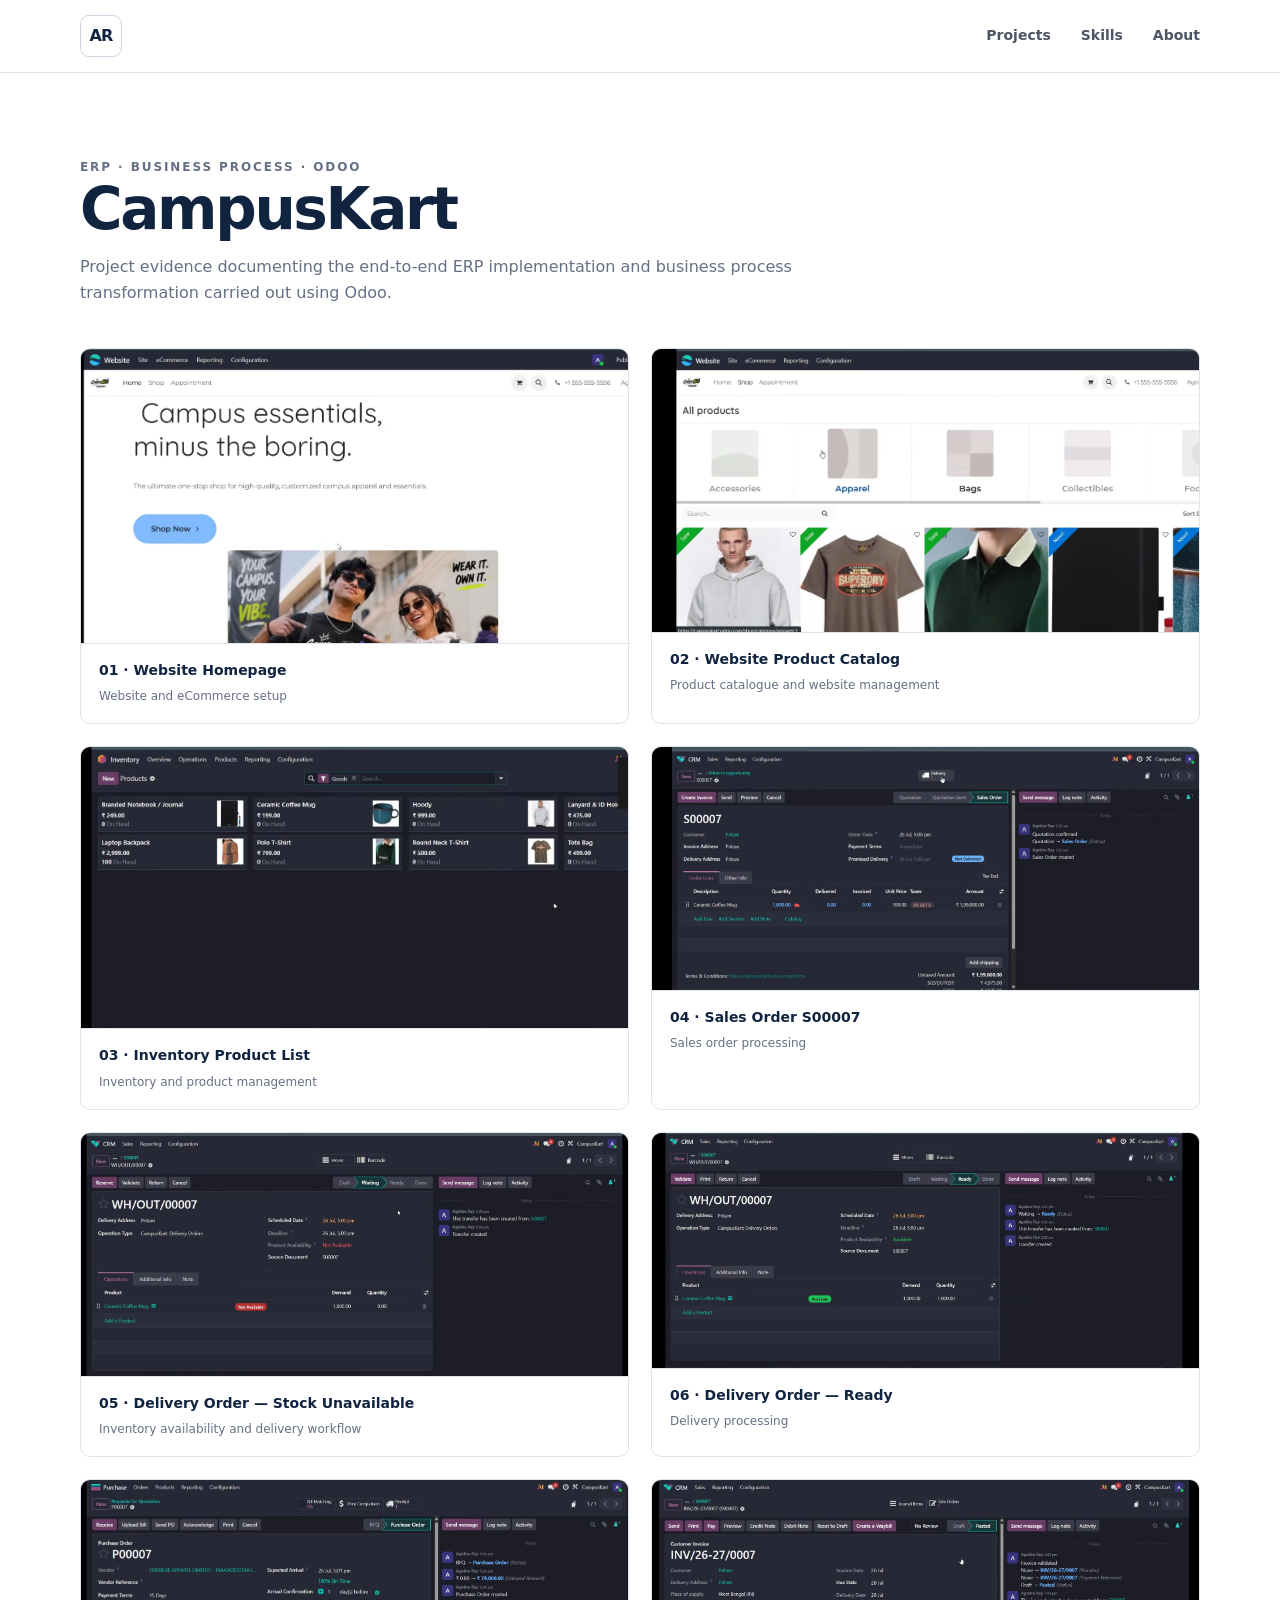
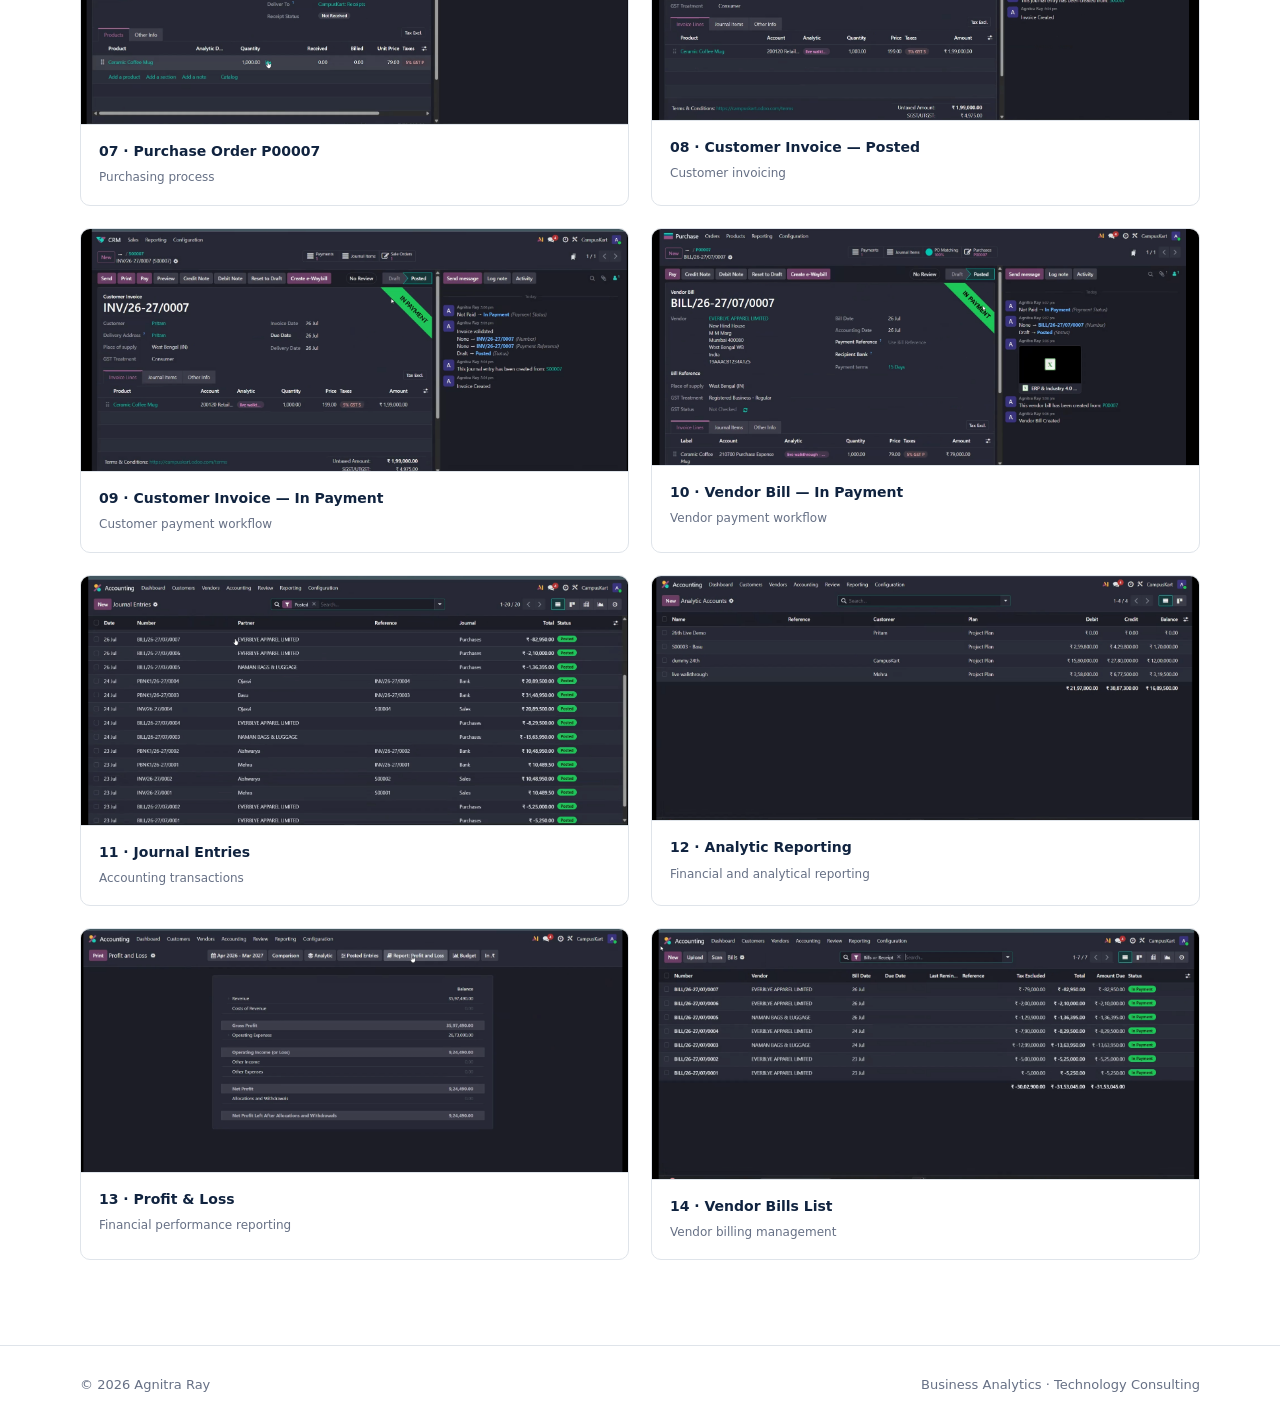
==== campuskart-evidence.html @ 55046ef5 "Create campuskart-evidence.html" ====
<!DOCTYPE html>
<html lang="en">
<head>
  <meta charset="UTF-8">
  <meta name="viewport" content="width=device-width, initial-scale=1.0">

  <title>CampusKart | Project Evidence</title>

  <link rel="stylesheet" href="style.css">
</head>

<body>

<header class="site-header">
  <div class="container nav">

    <a class="brand" href="index.html">AR</a>

    <nav>
      <a href="index.html#projects">Projects</a>
      <a href="index.html#skills">Skills</a>
      <a href="index.html#about">About</a>
    </nav>

  </div>
</header>


<main>

  <section class="evidence-page">

    <div class="container">

      <div class="evidence-header">

        <p class="eyebrow">ERP · BUSINESS PROCESS · ODOO</p>

        <h1>CampusKart</h1>

        <p>
          Project evidence documenting the end-to-end ERP implementation
          and business process transformation carried out using Odoo.
        </p>

      </div>


      <div class="evidence-grid">

        <div class="evidence-item">
          <img src="assets/campuskart/01_Website_Homepage.png"
               alt="CampusKart Website Homepage">

          <div class="evidence-caption">
            <strong>01 · Website Homepage</strong>
            <span>Website and eCommerce setup</span>
          </div>
        </div>


        <div class="evidence-item">
          <img src="assets/campuskart/02_Website_Product_Catalog.png"
               alt="CampusKart Website Product Catalog">

          <div class="evidence-caption">
            <strong>02 · Website Product Catalog</strong>
            <span>Product catalogue and website management</span>
          </div>
        </div>


        <div class="evidence-item">
          <img src="assets/campuskart/03_Inventory_Product_List.png"
               alt="CampusKart Inventory Product List">

          <div class="evidence-caption">
            <strong>03 · Inventory Product List</strong>
            <span>Inventory and product management</span>
          </div>
        </div>


        <div class="evidence-item">
          <img src="assets/campuskart/04_Sales_Order_S00007.png"
               alt="CampusKart Sales Order">

          <div class="evidence-caption">
            <strong>04 · Sales Order S00007</strong>
            <span>Sales order processing</span>
          </div>
        </div>


        <div class="evidence-item">
          <img src="assets/campuskart/05_Delivery_Order_Stock_Unavailable.png"
               alt="CampusKart Delivery Order Stock Unavailable">

          <div class="evidence-caption">
            <strong>05 · Delivery Order — Stock Unavailable</strong>
            <span>Inventory availability and delivery workflow</span>
          </div>
        </div>


        <div class="evidence-item">
          <img src="assets/campuskart/06_Delivery_Order_Ready.png"
               alt="CampusKart Delivery Order Ready">

          <div class="evidence-caption">
            <strong>06 · Delivery Order — Ready</strong>
            <span>Delivery processing</span>
          </div>
        </div>


        <div class="evidence-item">
          <img src="assets/campuskart/07_Purchase_Order_P00007.png"
               alt="CampusKart Purchase Order">

          <div class="evidence-caption">
            <strong>07 · Purchase Order P00007</strong>
            <span>Purchasing process</span>
          </div>
        </div>


        <div class="evidence-item">
          <img src="assets/campuskart/08_Customer_Invoice_Posted.png"
               alt="CampusKart Customer Invoice Posted">

          <div class="evidence-caption">
            <strong>08 · Customer Invoice — Posted</strong>
            <span>Customer invoicing</span>
          </div>
        </div>


        <div class="evidence-item">
          <img src="assets/campuskart/09_Customer_Invoice_In_Payment.png"
               alt="CampusKart Customer Invoice In Payment">

          <div class="evidence-caption">
            <strong>09 · Customer Invoice — In Payment</strong>
            <span>Customer payment workflow</span>
          </div>
        </div>


        <div class="evidence-item">
          <img src="assets/campuskart/10_Vendor_Bill_In_Payment.png"
               alt="CampusKart Vendor Bill In Payment">

          <div class="evidence-caption">
            <strong>10 · Vendor Bill — In Payment</strong>
            <span>Vendor payment workflow</span>
          </div>
        </div>


        <div class="evidence-item">
          <img src="assets/campuskart/11_Journal_Entries.png"
               alt="CampusKart Journal Entries">

          <div class="evidence-caption">
            <strong>11 · Journal Entries</strong>
            <span>Accounting transactions</span>
          </div>
        </div>


        <div class="evidence-item">
          <img src="assets/campuskart/12_Analytic_Reporting.png"
               alt="CampusKart Analytic Reporting">

          <div class="evidence-caption">
            <strong>12 · Analytic Reporting</strong>
            <span>Financial and analytical reporting</span>
          </div>
        </div>


        <div class="evidence-item">
          <img src="assets/campuskart/13_Profit_and_Loss.png"
               alt="CampusKart Profit and Loss">

          <div class="evidence-caption">
            <strong>13 · Profit & Loss</strong>
            <span>Financial performance reporting</span>
          </div>
        </div>


        <div class="evidence-item">
          <img src="assets/campuskart/14_Vendor_Bills_List.png"
               alt="CampusKart Vendor Bills List">

          <div class="evidence-caption">
            <strong>14 · Vendor Bills List</strong>
            <span>Vendor billing management</span>
          </div>
        </div>

      </div>

    </div>

  </section>

</main>


<footer class="site-footer">
  <div class="container footer-inner">
    <span>© 2026 Agnitra Ray</span>
    <span>Business Analytics · Technology Consulting</span>
  </div>
</footer>

</body>
</html>
---- style.css ----
:root {
  --navy: #10233f;
  --blue: #2457a6;
  --blue-dark: #173d78;
  --text: #172033;
  --muted: #667085;
  --line: #dfe4ea;
  --soft: #f6f8fb;
  --white: #ffffff;
  --max: 1120px;
}

* {
  box-sizing: border-box;
}

html {
  scroll-behavior: smooth;
}

body {
  margin: 0;
  font-family: Inter, ui-sans-serif, system-ui, -apple-system,
    BlinkMacSystemFont, "Segoe UI", sans-serif;
  color: var(--text);
  background: var(--white);
  line-height: 1.65;
}

a {
  color: inherit;
  text-decoration: none;
}

.container {
  width: min(var(--max), calc(100% - 48px));
  margin: 0 auto;
}

/* =========================
   HEADER
========================= */

.site-header {
  position: sticky;
  top: 0;
  z-index: 100;
  background: rgba(255, 255, 255, 0.96);
  border-bottom: 1px solid var(--line);
  backdrop-filter: blur(10px);
}

.nav {
  height: 72px;
  display: flex;
  align-items: center;
  justify-content: space-between;
}

.brand {
  width: 42px;
  height: 42px;
  display: grid;
  place-items: center;
  border: 1px solid #ccd5e2;
  border-radius: 9px;
  color: var(--navy);
  font-weight: 850;
  letter-spacing: -0.05em;
}

.nav nav {
  display: flex;
  align-items: center;
  gap: 30px;
  font-size: 14px;
  font-weight: 600;
  color: #4b5563;
}

.nav nav a {
  transition: color .2s ease;
}

.nav nav a:hover {
  color: var(--blue);
}

/* =========================
   HERO
========================= */

.hero {
  padding: 110px 0 95px;
  border-bottom: 1px solid var(--line);
}

.eyebrow {
  margin: 0 0 14px;
  color: var(--blue);
  font-size: 12px;
  font-weight: 800;
  letter-spacing: .16em;
}

.hero h1 {
  max-width: 900px;
  margin: 0;
  color: var(--navy);
  font-size: clamp(44px, 6vw, 72px);
  line-height: 1.04;
  letter-spacing: -.05em;
  font-weight: 780;
}

.hero h1 span {
  color: var(--blue);
}

.hero-copy {
  max-width: 720px;
  margin: 28px 0 34px;
  color: var(--muted);
  font-size: 18px;
}

.hero-actions {
  display: flex;
  flex-wrap: wrap;
  gap: 12px;
}

.button {
  display: inline-flex;
  align-items: center;
  justify-content: center;
  padding: 11px 19px;
  border: 1px solid var(--blue);
  border-radius: 7px;
  font-size: 14px;
  font-weight: 750;
  transition: all .2s ease;
}

.button.primary {
  color: #fff;
  background: var(--blue);
}

.button.primary:hover {
  background: var(--blue-dark);
}

.button.secondary {
  color: var(--blue);
  background: #fff;
}

.button.secondary:hover {
  background: var(--soft);
}

/* =========================
   SECTIONS
========================= */

section {
  padding: 90px 0;
}

.alt {
  background: var(--soft);
  border-top: 1px solid var(--line);
  border-bottom: 1px solid var(--line);
}

.section-heading {
  max-width: 760px;
  margin-bottom: 42px;
}

.section-heading h2 {
  margin: 0 0 9px;
  color: var(--navy);
  font-size: 40px;
  line-height: 1.15;
  letter-spacing: -.035em;
}

.section-heading p {
  margin: 0;
  color: var(--muted);
  font-size: 16px;
}

/* =========================
   PROJECTS
========================= */

.project-grid {
  display: grid;
  grid-template-columns: 1fr;
  gap: 24px;
}

.project-card {
  position: relative;
  padding: 38px;
  border: 1px solid var(--line);
  border-radius: 12px;
  background: #fff;
  transition: transform .2s ease, box-shadow .2s ease;
}

.project-card:hover {
  transform: translateY(-3px);
  box-shadow: 0 16px 40px rgba(16, 35, 63, .08);
}

.project-card.featured {
  min-height: auto;
}

.project-number {
  position: absolute;
  top: 32px;
  right: 34px;
  color: #a2acba;
  font-size: 13px;
  font-weight: 800;
}

.project-type {
  margin: 0 0 12px;
  color: var(--blue);
  font-size: 11px;
  font-weight: 850;
  letter-spacing: .14em;
}

.project-card h3 {
  margin: 0 0 14px;
  color: var(--navy);
  font-size: 30px;
  line-height: 1.2;
  letter-spacing: -.035em;
}

.project-card p {
  max-width: 820px;
  margin: 0;
  color: var(--muted);
  font-size: 16px;
}

/* =========================
   PROJECT LIST
========================= */

.tags {
  display: flex;
  flex-wrap: wrap;
  gap: 8px;
  margin: 24px 0;
}

.tags span {
  padding: 6px 10px;
  border-radius: 5px;
  background: #f0f3f7;
  color: #465264;
  font-size: 12px;
  font-weight: 650;
}

.text-link {
  color: var(--blue);
  font-size: 14px;
  font-weight: 800;
}

/* =========================
   PROJECT EVIDENCE FOLDER
========================= */

.project-evidence {
  margin-top: 34px;
  padding-top: 28px;
  border-top: 1px solid var(--line);
}

.project-evidence h4 {
  margin: 0 0 14px;
  color: var(--navy);
  font-size: 16px;
}

.evidence-folder {
  display: flex;
  align-items: center;
  justify-content: space-between;
  gap: 20px;
  max-width: 650px;
  padding: 18px 20px;
  border: 1px solid #d7e1ef;
  border-radius: 10px;
  background: #f7faff;
  transition: all .2s ease;
}

.evidence-folder:hover {
  border-color: #a9c1e4;
  background: #f1f6fd;
  transform: translateX(3px);
}

.evidence-folder-left {
  display: flex;
  align-items: center;
  gap: 15px;
}

.folder-icon {
  width: 42px;
  height: 34px;
  position: relative;
  border-radius: 5px;
  background: #4c84c6;
}

.folder-icon::before {
  content: "";
  position: absolute;
  left: 4px;
  top: -5px;
  width: 18px;
  height: 9px;
  border-radius: 4px 4px 0 0;
  background: #6f9bd0;
}

.evidence-folder strong {
  display: block;
  color: var(--navy);
  font-size: 15px;
}

.evidence-folder small {
  display: block;
  margin-top: 2px;
  color: var(--muted);
  font-size: 12px;
}

.folder-arrow {
  color: var(--blue);
  font-size: 22px;
  font-weight: 700;
}

/* =========================
   EVIDENCE PAGE
========================= */

.evidence-page {
  padding: 85px 0;
}

.evidence-header {
  max-width: 760px;
  margin-bottom: 42px;
}

.evidence-header h1 {
  margin: 0 0 12px;
  color: var(--navy);
  font-size: clamp(38px, 5vw, 58px);
  line-height: 1.1;
  letter-spacing: -.04em;
}

.evidence-header p {
  margin: 0;
  color: var(--muted);
}

.evidence-grid {
  display: grid;
  grid-template-columns: 1fr 1fr;
  gap: 22px;
}

.evidence-item {
  overflow: hidden;
  border: 1px solid var(--line);
  border-radius: 10px;
  background: #fff;
}

.evidence-item img {
  display: block;
  width: 100%;
  height: auto;
}

.evidence-caption {
  padding: 15px 18px;
  border-top: 1px solid var(--line);
}

.evidence-caption strong {
  display: block;
  color: var(--navy);
  font-size: 14px;
}

.evidence-caption span {
  color: var(--muted);
  font-size: 12px;
}

/* =========================
   SKILLS
========================= */

.skills-grid {
  display: grid;
  grid-template-columns: 1fr 1fr;
  gap: 1px;
  border: 1px solid var(--line);
  background: var(--line);
}

.skills-grid > div {
  padding: 27px;
  background: #fff;
}

.skills-grid h4 {
  margin: 0 0 6px;
  color: var(--navy);
  font-size: 16px;
}

.skills-grid p {
  margin: 0;
  color: var(--muted);
  font-size: 14px;
}

/* =========================
   ABOUT
========================= */

.about {
  display: grid;
  grid-template-columns: 1fr 1fr;
  gap: 80px;
}

.about h2 {
  margin: 0;
  color: var(--navy);
  font-size: 36px;
  line-height: 1.2;
  letter-spacing: -.035em;
}

.about p {
  margin-top: 0;
  color: var(--muted);
}

/* =========================
   FOOTER
========================= */

.site-footer {
  padding: 28px 0;
  border-top: 1px solid var(--line);
  color: var(--muted);
  font-size: 13px;
}

.footer-inner {
  display: flex;
  justify-content: space-between;
  gap: 20px;
}

/* =========================
   MOBILE
========================= */

@media (max-width: 760px) {

  .container {
    width: min(var(--max), calc(100% - 32px));
  }

  .nav {
    height: 64px;
  }

  .nav nav {
    gap: 15px;
    font-size: 13px;
  }

  .hero {
    padding: 75px 0 65px;
  }

  .hero h1 {
    font-size: 44px;
  }

  .project-card {
    padding: 28px;
  }

  .project-number {
    top: 25px;
    right: 25px;
  }

  .evidence-grid,
  .skills-grid,
  .about {
    grid-template-columns: 1fr;
  }

  .about {
    gap: 35px;
  }

  .footer-inner {
    flex-direction: column;
  }
}
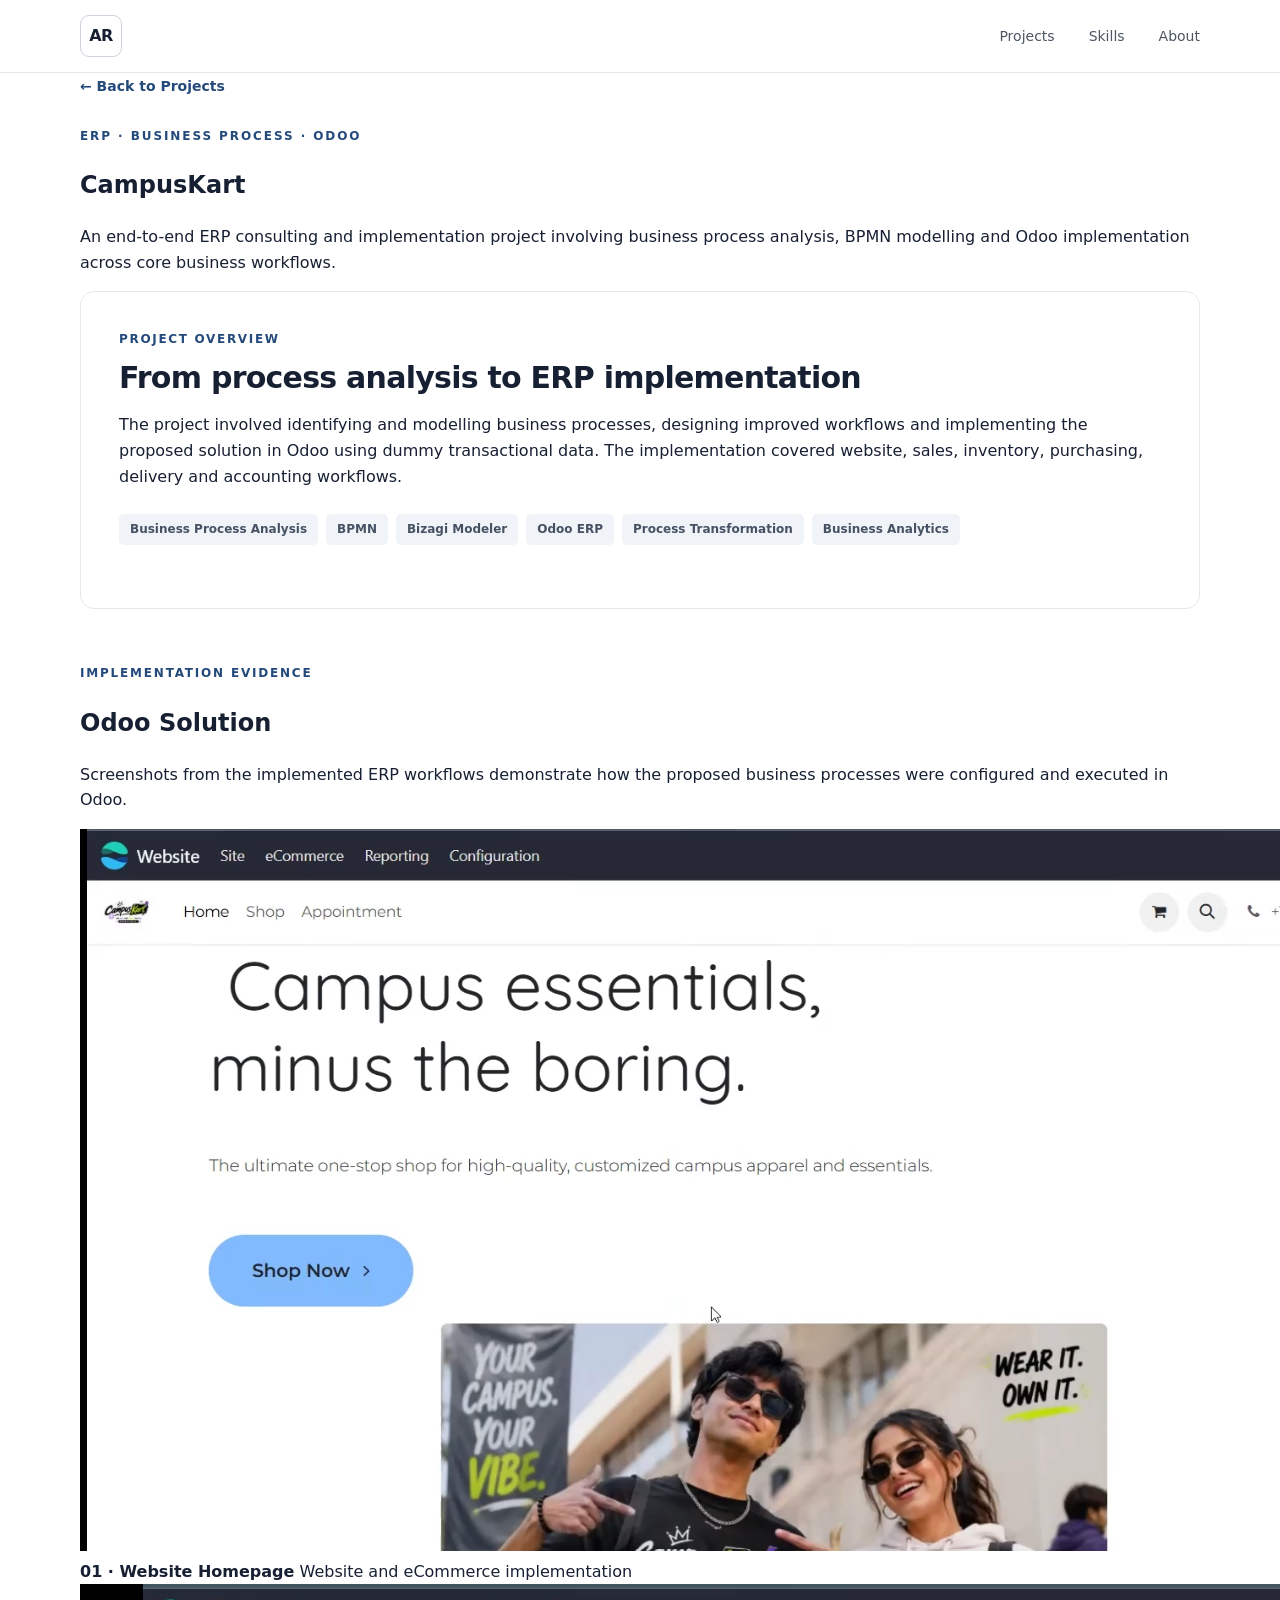
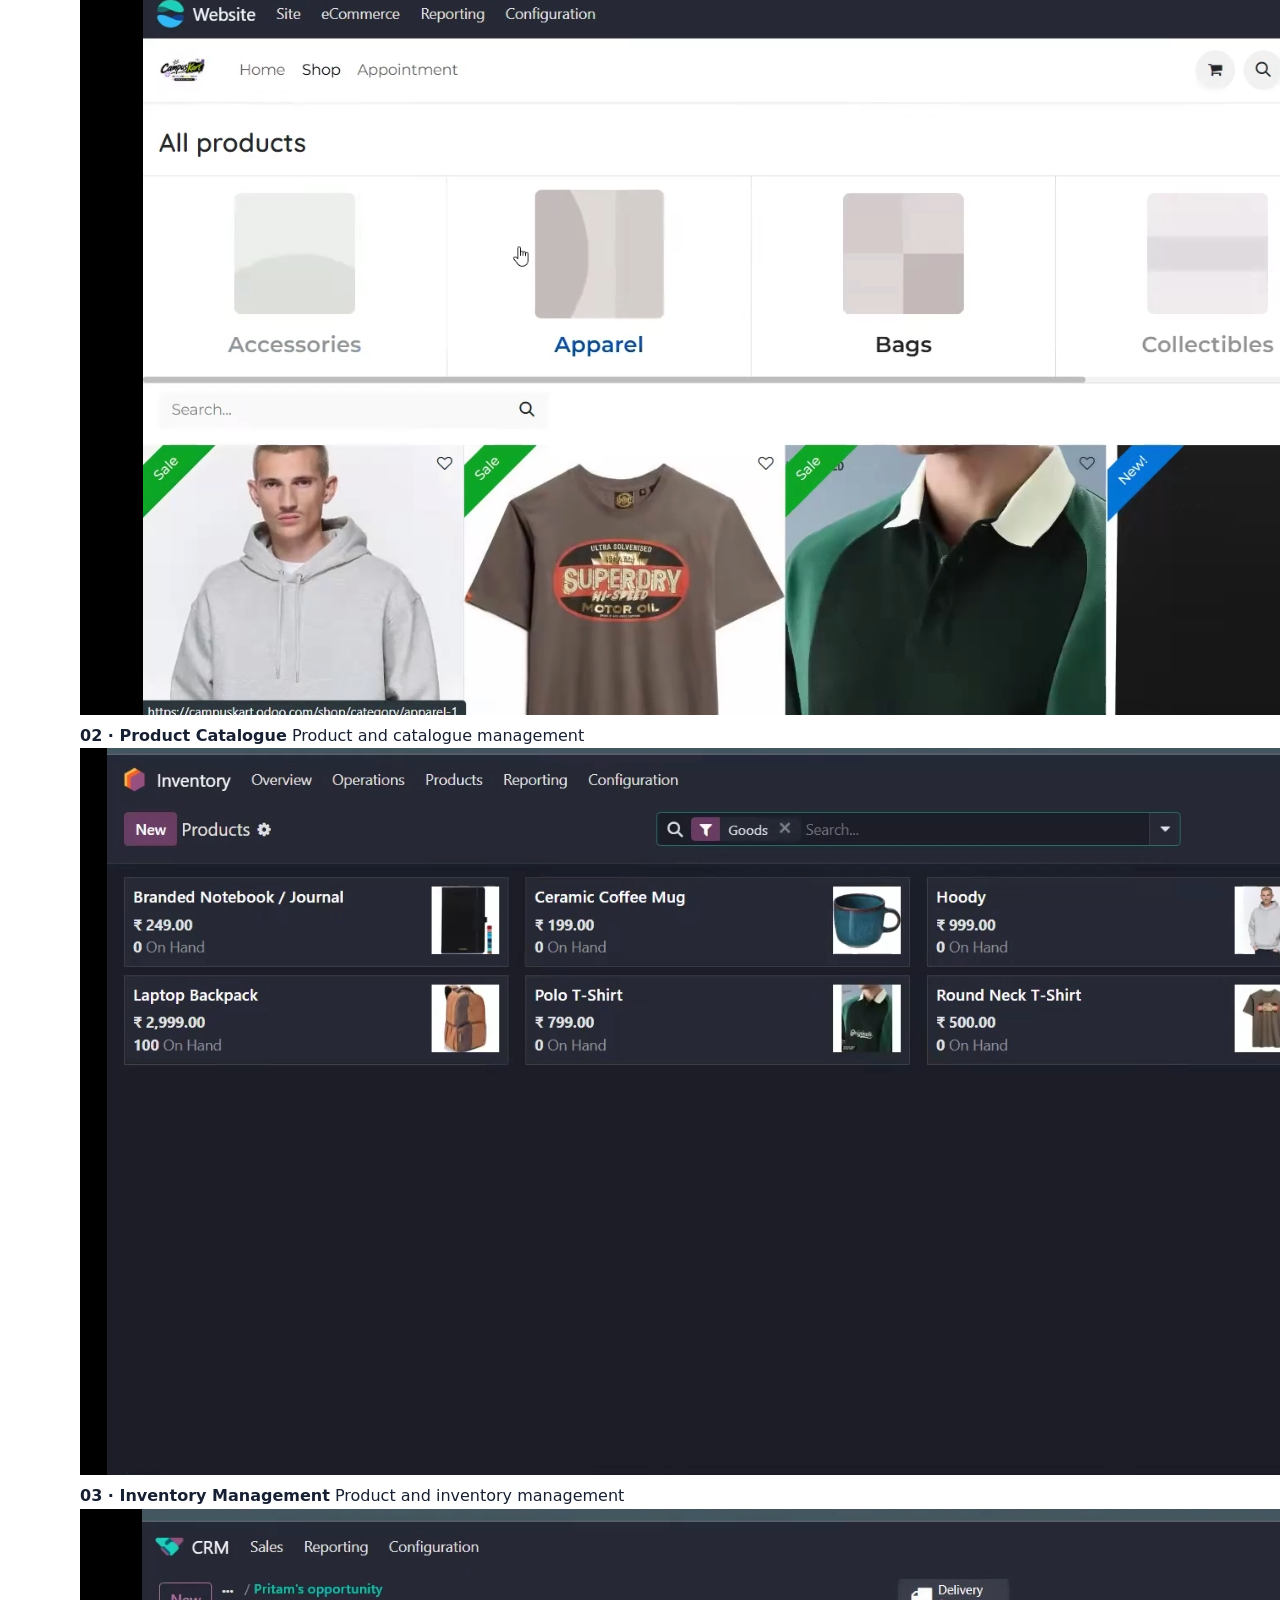
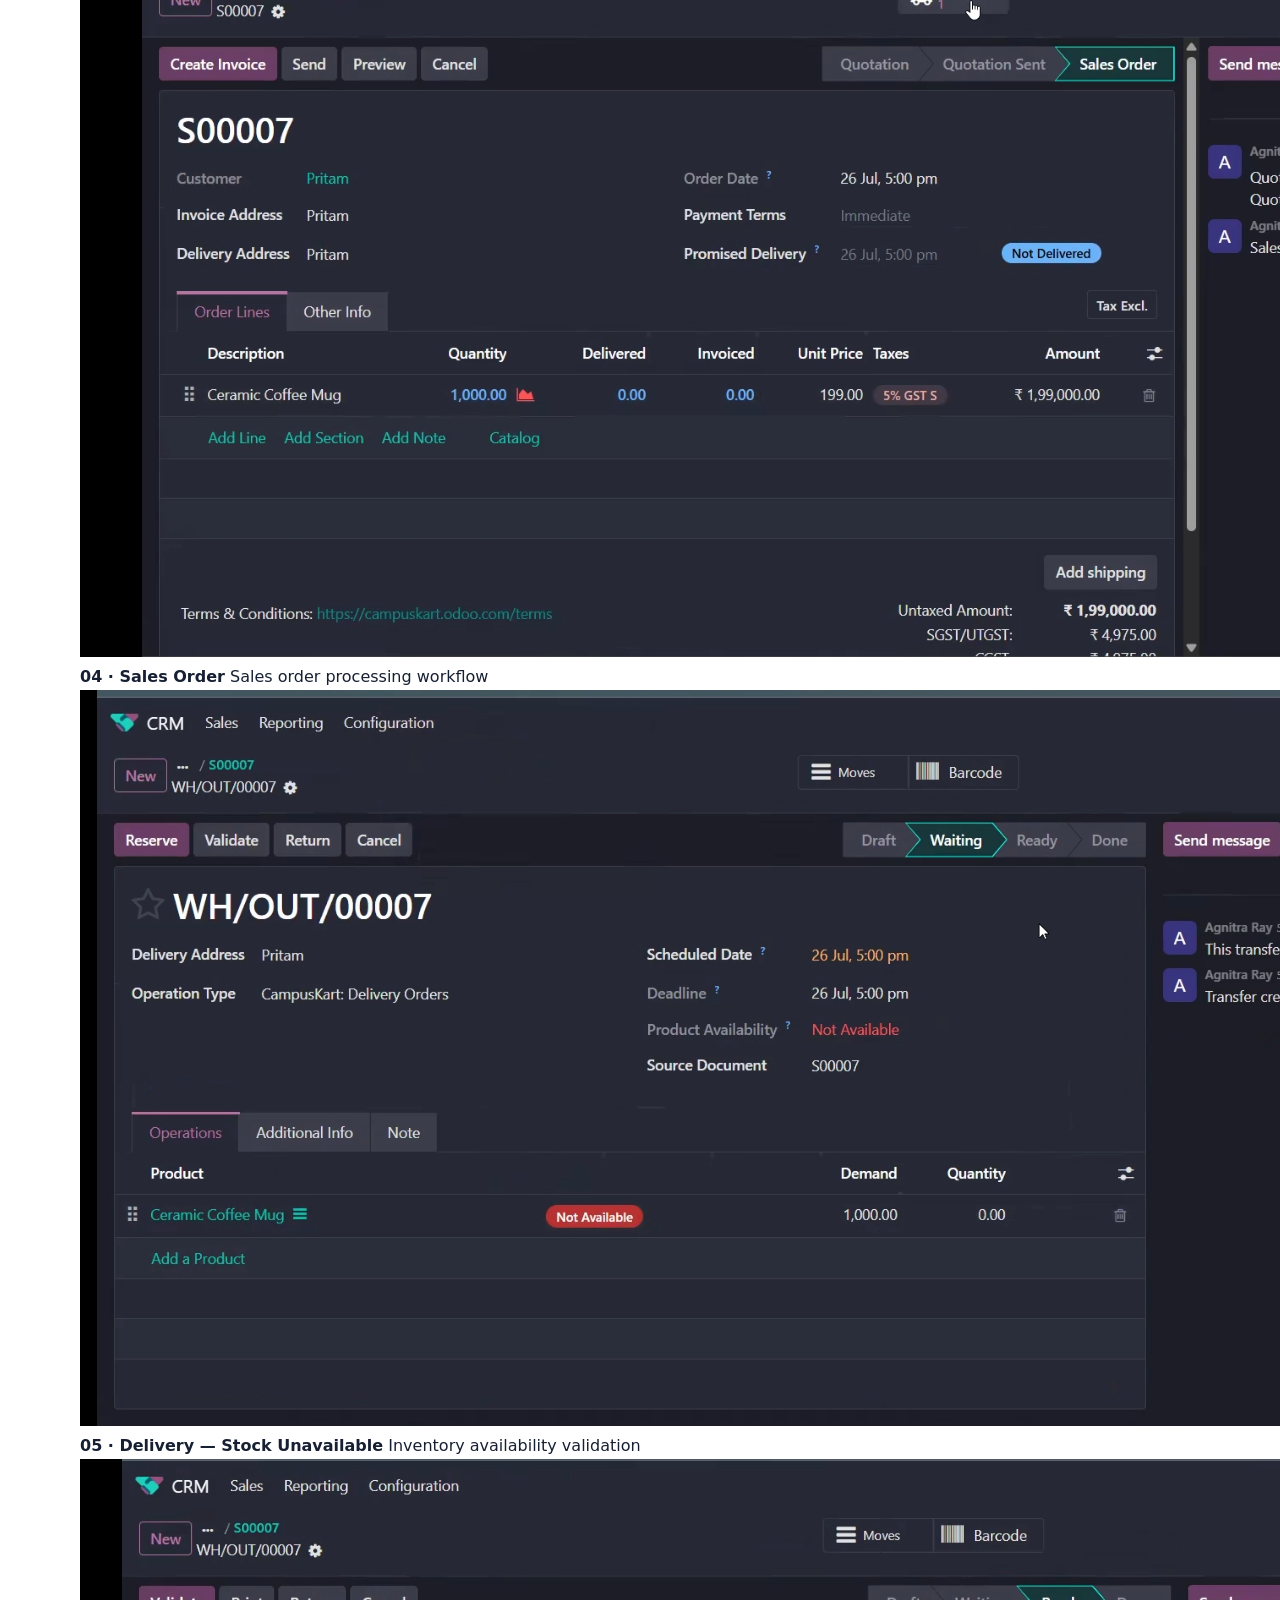
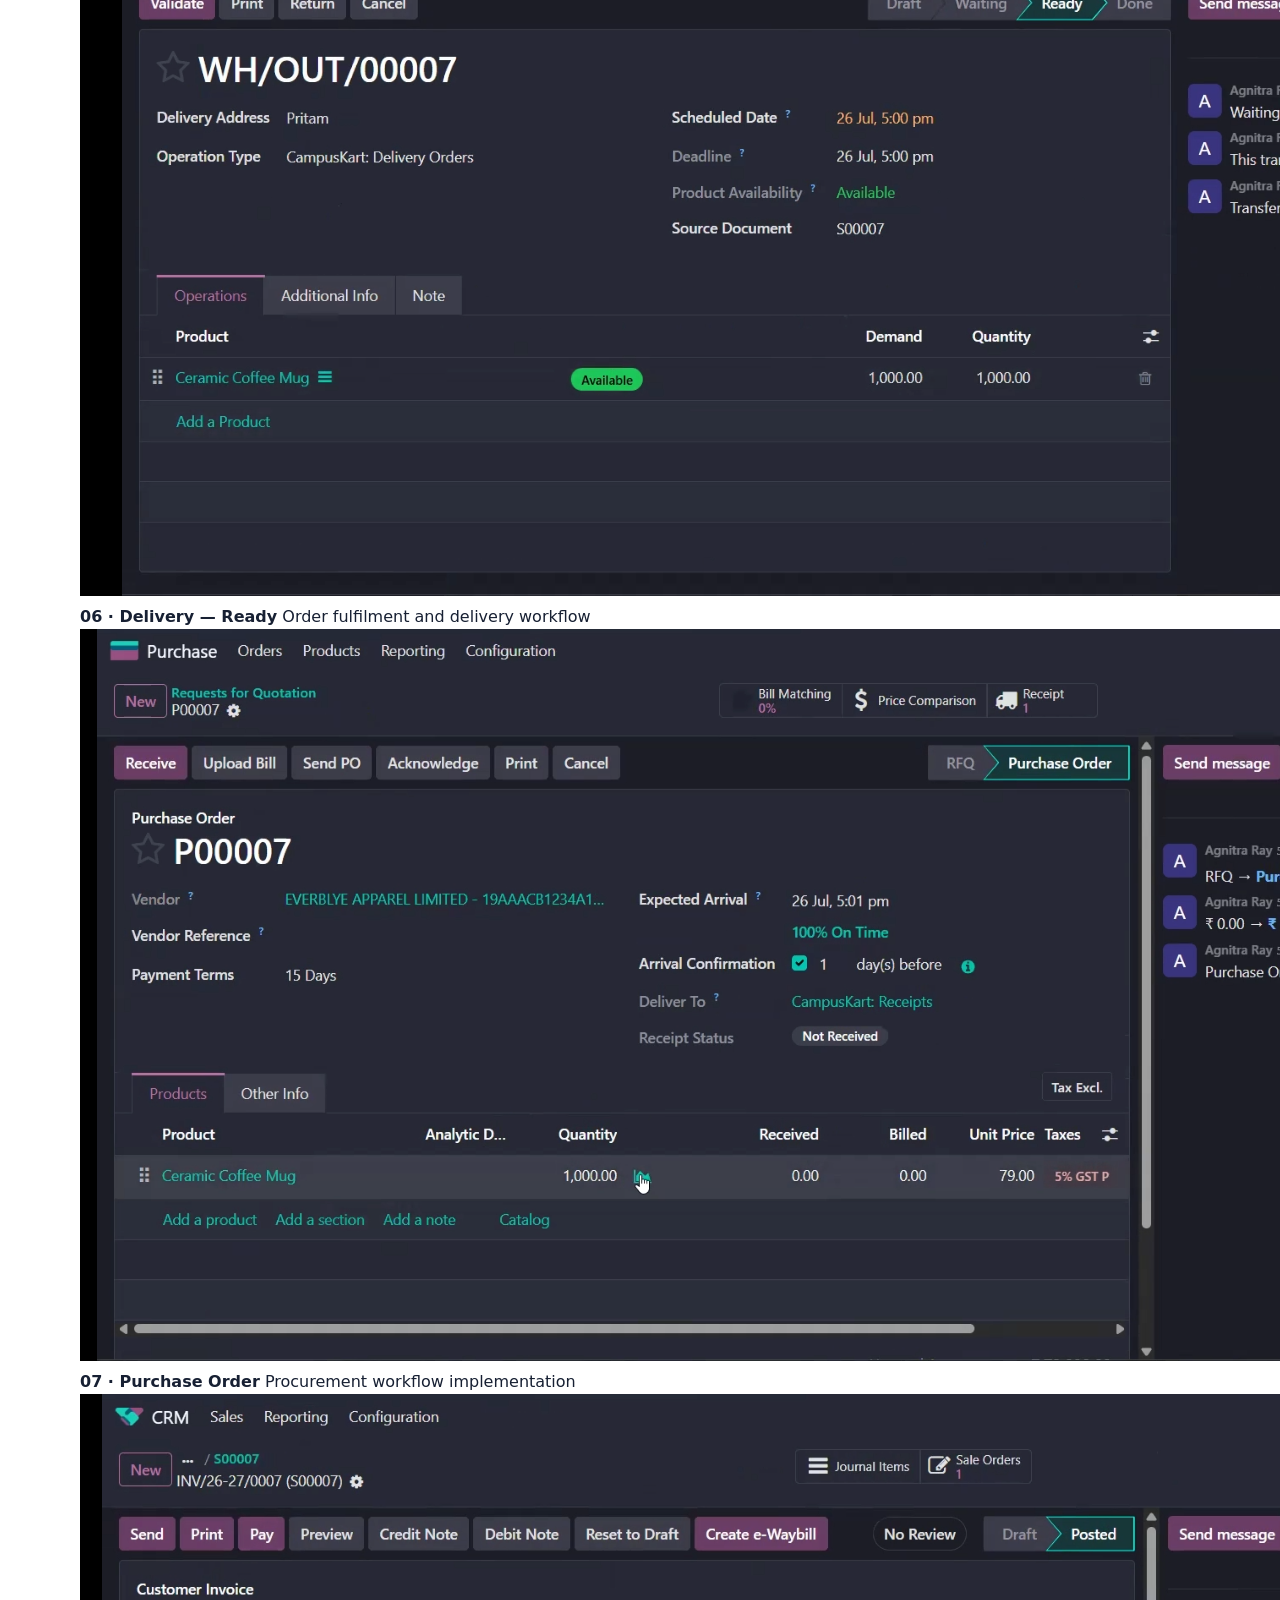
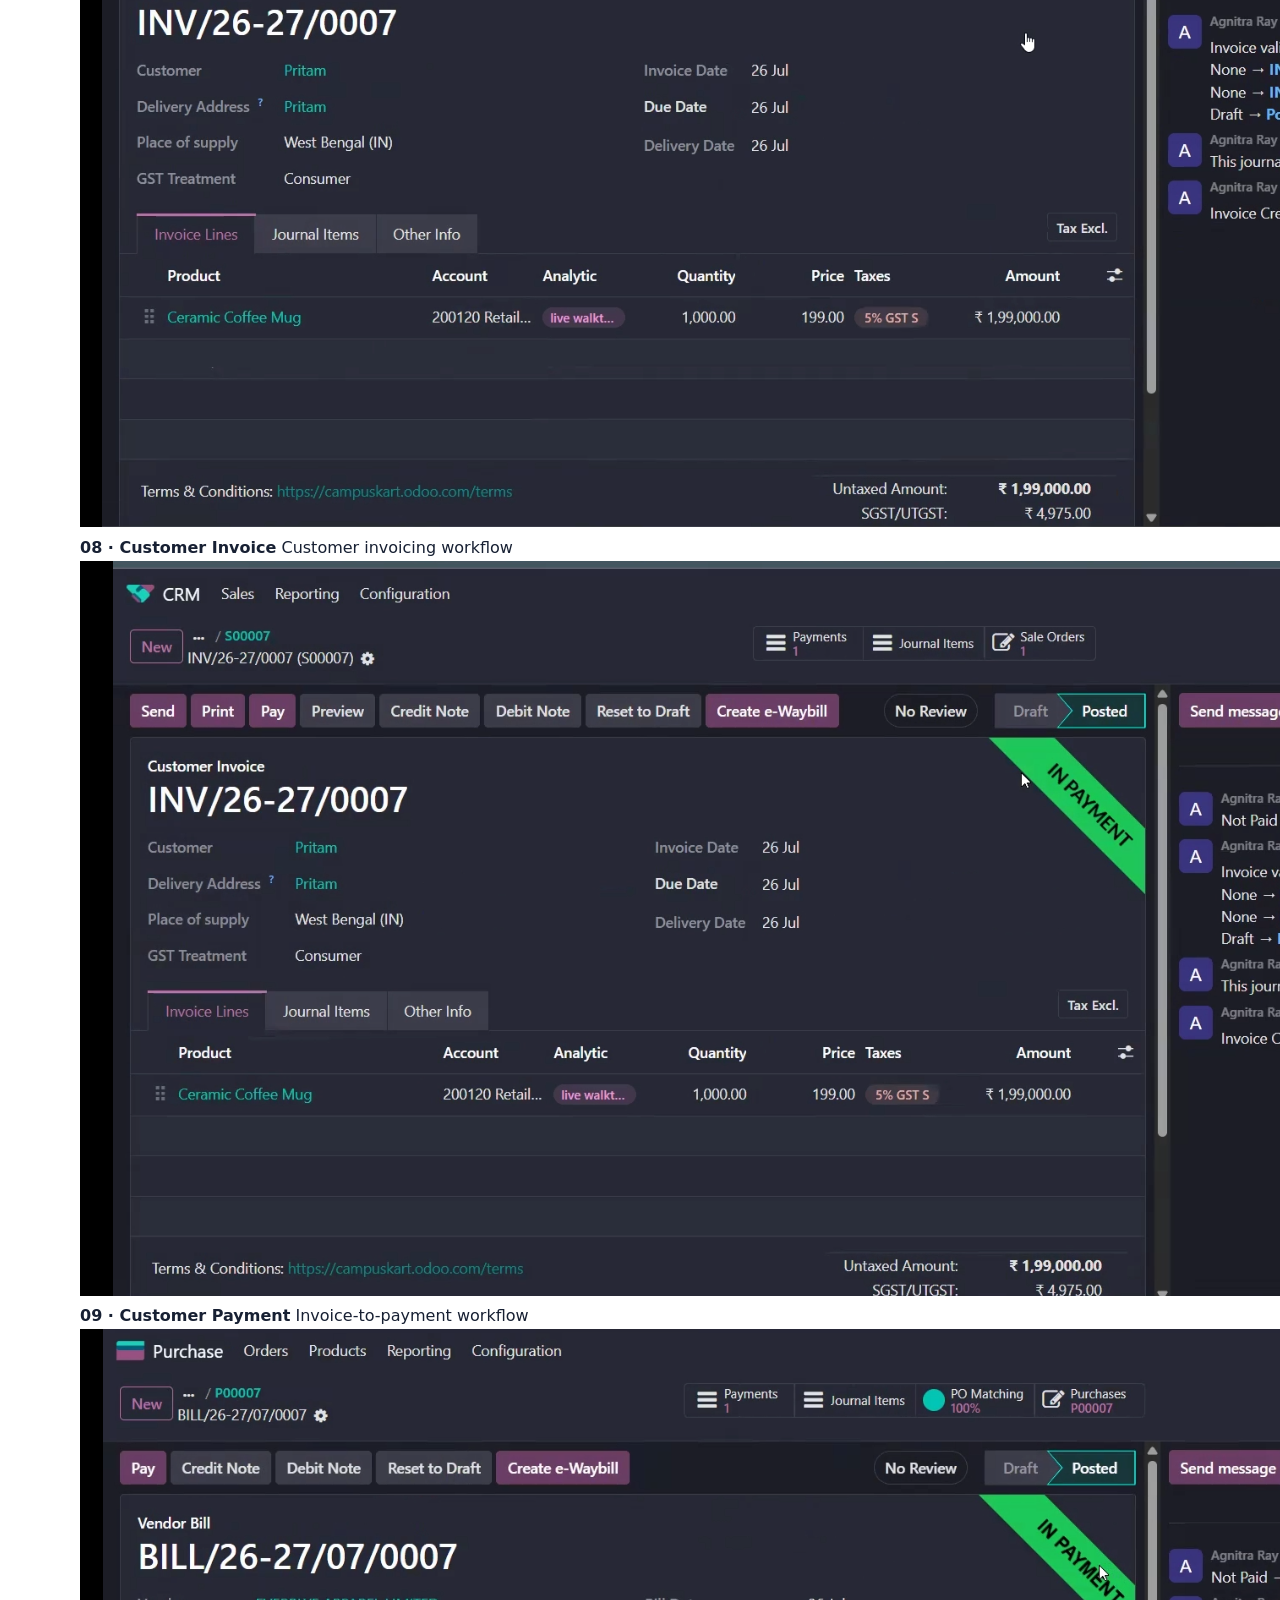
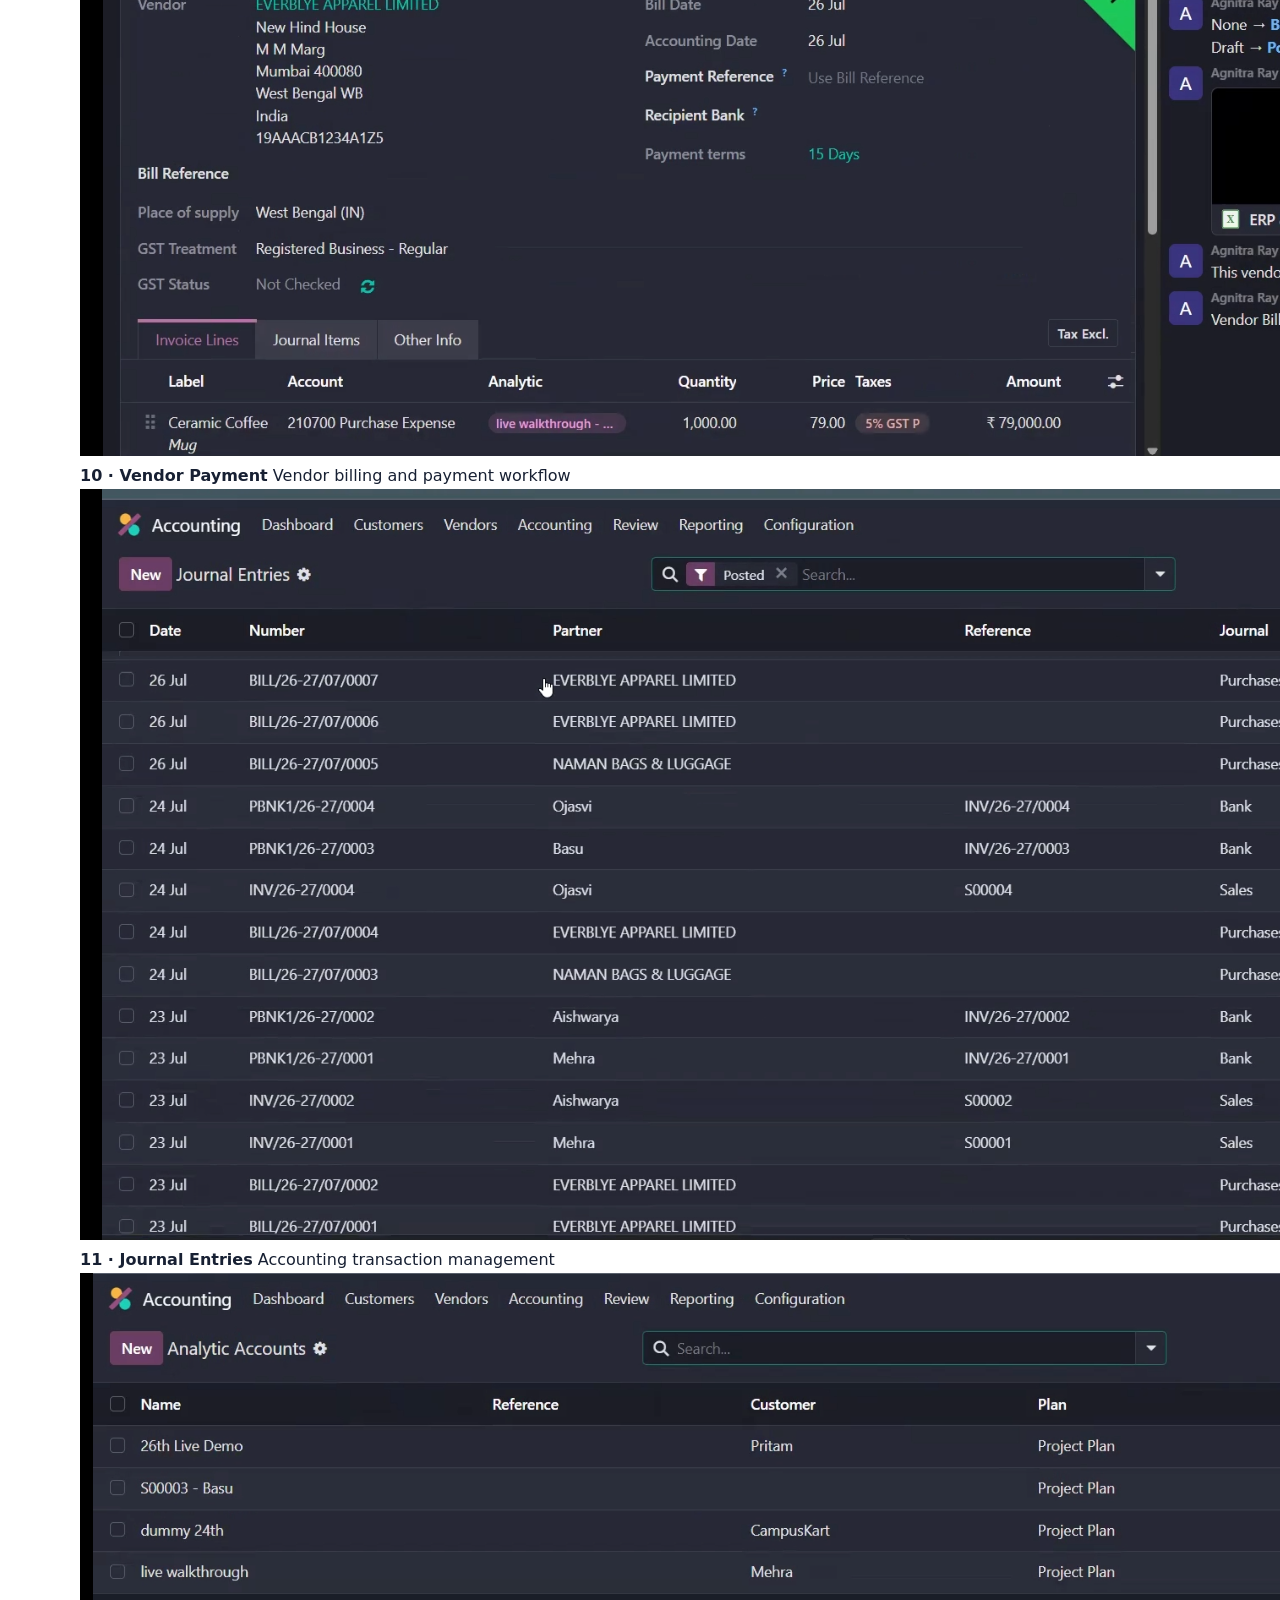
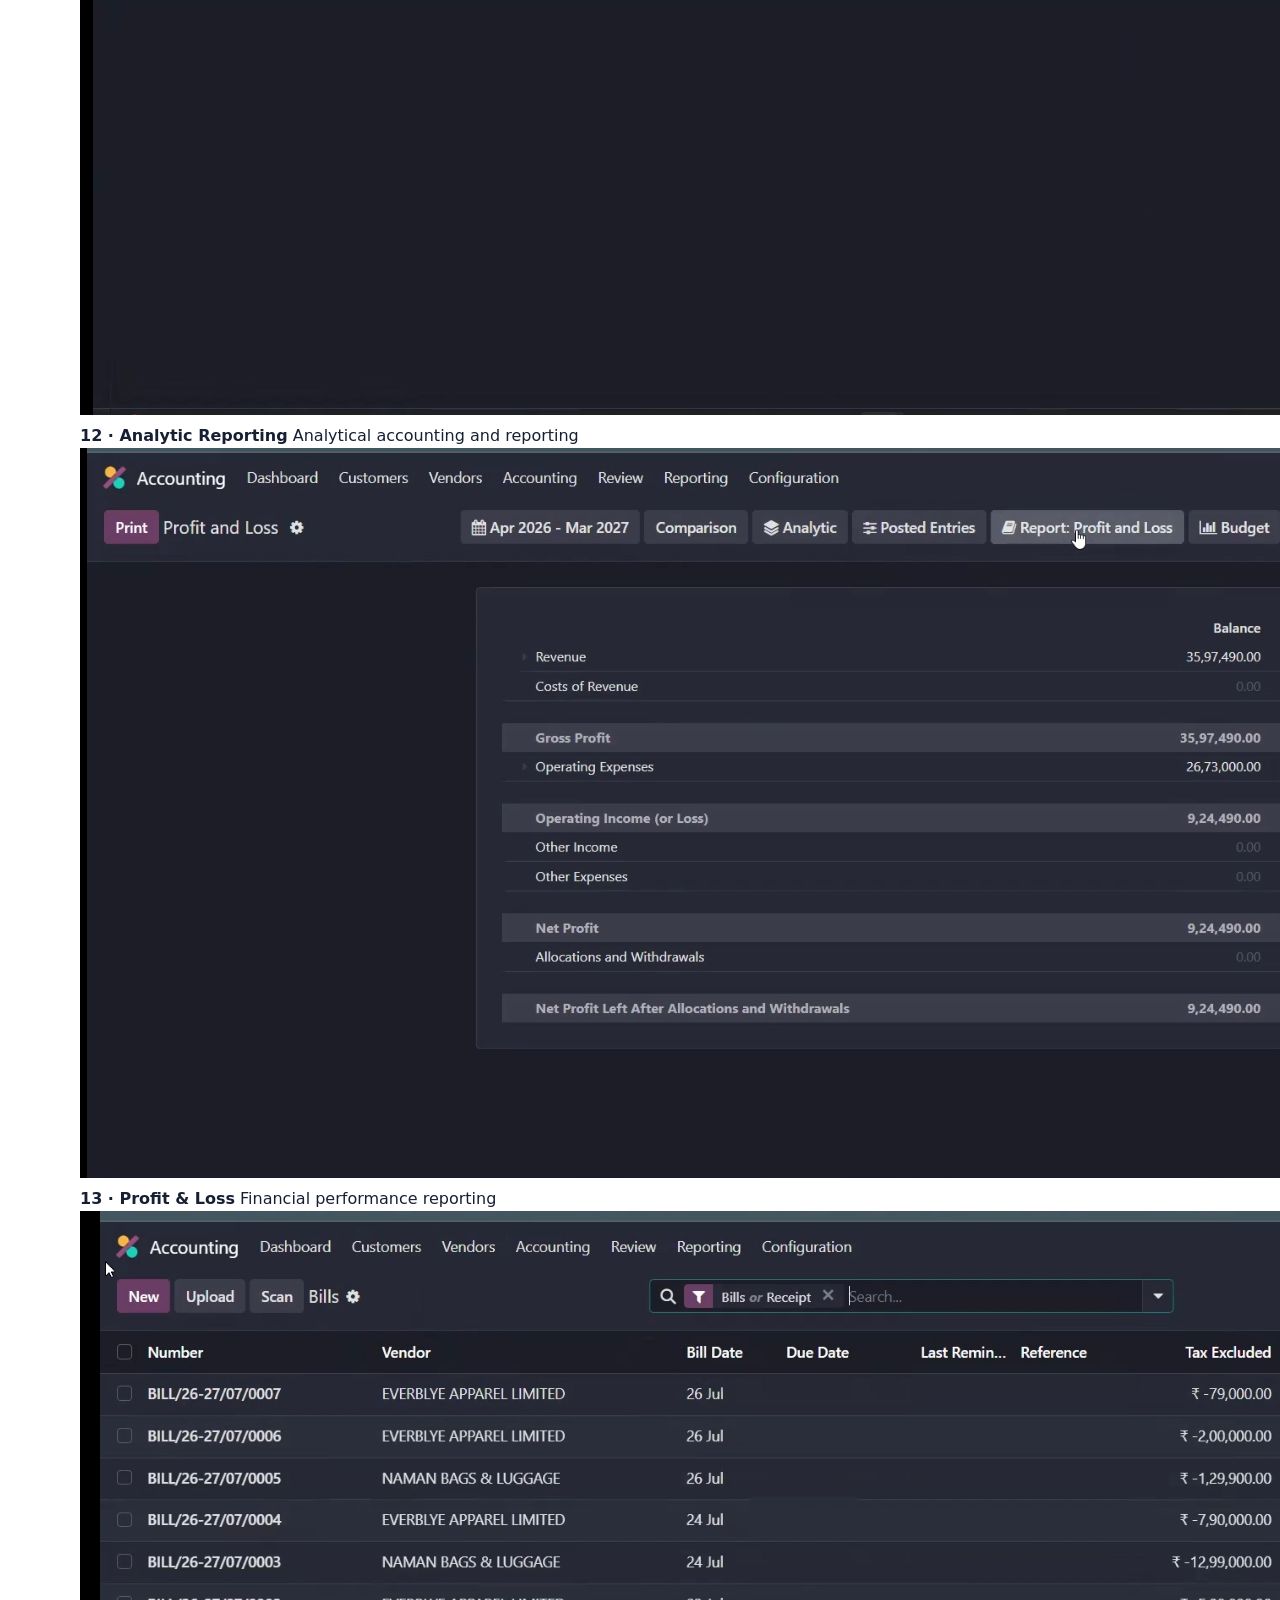
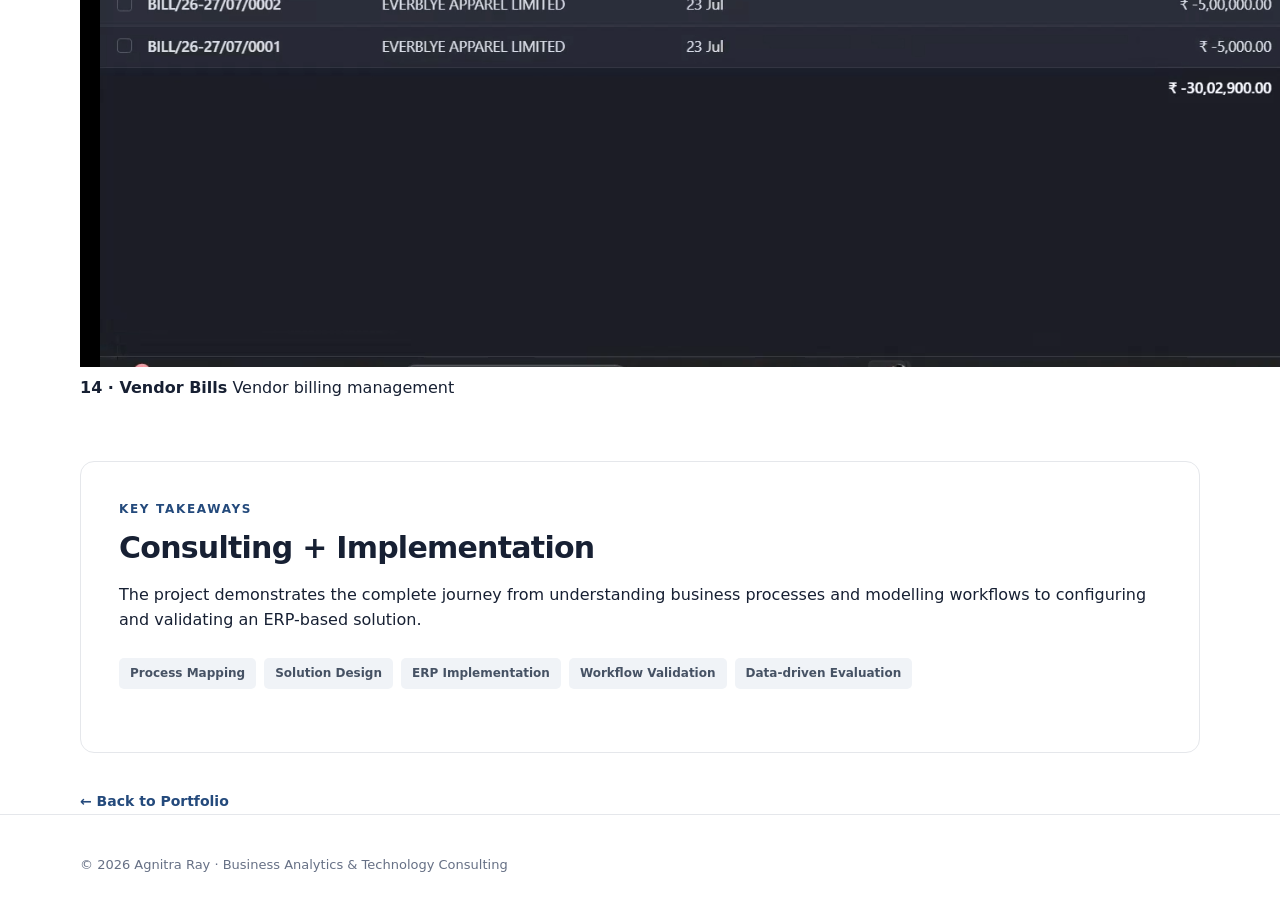
==== commit 2b104d82: "Update campuskart-evidence.html" ====
--- a/campuskart-evidence.html
+++ b/campuskart-evidence.html
@@ -4,7 +4,10 @@
   <meta charset="UTF-8">
   <meta name="viewport" content="width=device-width, initial-scale=1.0">
 
-  <title>CampusKart | Project Evidence</title>
+  <title>CampusKart | ERP Implementation Project</title>
+
+  <meta name="description"
+        content="CampusKart ERP consulting and implementation project by Agnitra Ray.">
 
   <link rel="stylesheet" href="style.css">
 </head>
@@ -28,19 +31,81 @@
 
 <main>
 
+  <!-- PROJECT INTRO -->
   <section class="evidence-page">
 
     <div class="container">
 
       <div class="evidence-header">
 
-        <p class="eyebrow">ERP · BUSINESS PROCESS · ODOO</p>
+        <a href="index.html#projects"
+           class="text-link">
+          ← Back to Projects
+        </a>
+
+        <p class="eyebrow" style="margin-top: 28px;">
+          ERP · BUSINESS PROCESS · ODOO
+        </p>
 
         <h1>CampusKart</h1>
 
         <p>
-          Project evidence documenting the end-to-end ERP implementation
-          and business process transformation carried out using Odoo.
+          An end-to-end ERP consulting and implementation project
+          involving business process analysis, BPMN modelling and
+          Odoo implementation across core business workflows.
+        </p>
+
+      </div>
+
+
+      <!-- PROJECT OVERVIEW -->
+
+      <div class="project-card" style="margin-bottom: 55px;">
+
+        <p class="project-type">
+          PROJECT OVERVIEW
+        </p>
+
+        <h3>
+          From process analysis to ERP implementation
+        </h3>
+
+        <p>
+          The project involved identifying and modelling business
+          processes, designing improved workflows and implementing
+          the proposed solution in Odoo using dummy transactional data.
+          The implementation covered website, sales, inventory,
+          purchasing, delivery and accounting workflows.
+        </p>
+
+        <div class="tags">
+          <span>Business Process Analysis</span>
+          <span>BPMN</span>
+          <span>Bizagi Modeler</span>
+          <span>Odoo ERP</span>
+          <span>Process Transformation</span>
+          <span>Business Analytics</span>
+        </div>
+
+      </div>
+
+
+      <!-- IMPLEMENTATION EVIDENCE -->
+
+      <div class="section-heading">
+
+        <p class="section-label">
+          IMPLEMENTATION EVIDENCE
+        </p>
+
+        <h2>
+          Odoo Solution
+        </h2>
+
+        <p>
+          Screenshots from the implemented ERP workflows demonstrate
+          how the proposed business processes were configured and
+          executed in Odoo.
         </p>
 
       </div>
@@ -48,158 +113,284 @@
 
       <div class="evidence-grid">
 
-        <div class="evidence-item">
-          <img src="assets/campuskart/01_Website_Homepage.png"
-               alt="CampusKart Website Homepage">
+
+        <!-- 01 -->
+
+        <div class="evidence-item">
+
+          <img
+            src="assets/campuskart/01_Website_Homepage.png"
+            alt="CampusKart Odoo website homepage"
+          >
 
           <div class="evidence-caption">
             <strong>01 · Website Homepage</strong>
-            <span>Website and eCommerce setup</span>
-          </div>
-        </div>
-
-
-        <div class="evidence-item">
-          <img src="assets/campuskart/02_Website_Product_Catalog.png"
-               alt="CampusKart Website Product Catalog">
-
-          <div class="evidence-caption">
-            <strong>02 · Website Product Catalog</strong>
-            <span>Product catalogue and website management</span>
-          </div>
-        </div>
-
-
-        <div class="evidence-item">
-          <img src="assets/campuskart/03_Inventory_Product_List.png"
-               alt="CampusKart Inventory Product List">
-
-          <div class="evidence-caption">
-            <strong>03 · Inventory Product List</strong>
-            <span>Inventory and product management</span>
-          </div>
-        </div>
-
-
-        <div class="evidence-item">
-          <img src="assets/campuskart/04_Sales_Order_S00007.png"
-               alt="CampusKart Sales Order">
-
-          <div class="evidence-caption">
-            <strong>04 · Sales Order S00007</strong>
-            <span>Sales order processing</span>
-          </div>
-        </div>
-
-
-        <div class="evidence-item">
-          <img src="assets/campuskart/05_Delivery_Order_Stock_Unavailable.png"
-               alt="CampusKart Delivery Order Stock Unavailable">
-
-          <div class="evidence-caption">
-            <strong>05 · Delivery Order — Stock Unavailable</strong>
-            <span>Inventory availability and delivery workflow</span>
-          </div>
-        </div>
-
-
-        <div class="evidence-item">
-          <img src="assets/campuskart/06_Delivery_Order_Ready.png"
-               alt="CampusKart Delivery Order Ready">
-
-          <div class="evidence-caption">
-            <strong>06 · Delivery Order — Ready</strong>
-            <span>Delivery processing</span>
-          </div>
-        </div>
-
-
-        <div class="evidence-item">
-          <img src="assets/campuskart/07_Purchase_Order_P00007.png"
-               alt="CampusKart Purchase Order">
-
-          <div class="evidence-caption">
-            <strong>07 · Purchase Order P00007</strong>
-            <span>Purchasing process</span>
-          </div>
-        </div>
-
-
-        <div class="evidence-item">
-          <img src="assets/campuskart/08_Customer_Invoice_Posted.png"
-               alt="CampusKart Customer Invoice Posted">
-
-          <div class="evidence-caption">
-            <strong>08 · Customer Invoice — Posted</strong>
-            <span>Customer invoicing</span>
-          </div>
-        </div>
-
-
-        <div class="evidence-item">
-          <img src="assets/campuskart/09_Customer_Invoice_In_Payment.png"
-               alt="CampusKart Customer Invoice In Payment">
-
-          <div class="evidence-caption">
-            <strong>09 · Customer Invoice — In Payment</strong>
-            <span>Customer payment workflow</span>
-          </div>
-        </div>
-
-
-        <div class="evidence-item">
-          <img src="assets/campuskart/10_Vendor_Bill_In_Payment.png"
-               alt="CampusKart Vendor Bill In Payment">
-
-          <div class="evidence-caption">
-            <strong>10 · Vendor Bill — In Payment</strong>
-            <span>Vendor payment workflow</span>
-          </div>
-        </div>
-
-
-        <div class="evidence-item">
-          <img src="assets/campuskart/11_Journal_Entries.png"
-               alt="CampusKart Journal Entries">
+            <span>Website and eCommerce implementation</span>
+          </div>
+
+        </div>
+
+
+        <!-- 02 -->
+
+        <div class="evidence-item">
+
+          <img
+            src="assets/campuskart/02_Website_Product_Catalog.png"
+            alt="CampusKart Odoo product catalogue"
+          >
+
+          <div class="evidence-caption">
+            <strong>02 · Product Catalogue</strong>
+            <span>Product and catalogue management</span>
+          </div>
+
+        </div>
+
+
+        <!-- 03 -->
+
+        <div class="evidence-item">
+
+          <img
+            src="assets/campuskart/03_Inventory_Product_List.png"
+            alt="CampusKart Odoo inventory product list"
+          >
+
+          <div class="evidence-caption">
+            <strong>03 · Inventory Management</strong>
+            <span>Product and inventory management</span>
+          </div>
+
+        </div>
+
+
+        <!-- 04 -->
+
+        <div class="evidence-item">
+
+          <img
+            src="assets/campuskart/04_Sales_Order_S00007.png"
+            alt="CampusKart Odoo sales order"
+          >
+
+          <div class="evidence-caption">
+            <strong>04 · Sales Order</strong>
+            <span>Sales order processing workflow</span>
+          </div>
+
+        </div>
+
+
+        <!-- 05 -->
+
+        <div class="evidence-item">
+
+          <img
+            src="assets/campuskart/05_Delivery_Order_Stock_Unavailable.png"
+            alt="CampusKart Odoo delivery order stock unavailable"
+          >
+
+          <div class="evidence-caption">
+            <strong>05 · Delivery — Stock Unavailable</strong>
+            <span>Inventory availability validation</span>
+          </div>
+
+        </div>
+
+
+        <!-- 06 -->
+
+        <div class="evidence-item">
+
+          <img
+            src="assets/campuskart/06_Delivery_Order_Ready.png"
+            alt="CampusKart Odoo delivery order ready"
+          >
+
+          <div class="evidence-caption">
+            <strong>06 · Delivery — Ready</strong>
+            <span>Order fulfilment and delivery workflow</span>
+          </div>
+
+        </div>
+
+
+        <!-- 07 -->
+
+        <div class="evidence-item">
+
+          <img
+            src="assets/campuskart/07_Purchase_Order_P00007.png"
+            alt="CampusKart Odoo purchase order"
+          >
+
+          <div class="evidence-caption">
+            <strong>07 · Purchase Order</strong>
+            <span>Procurement workflow implementation</span>
+          </div>
+
+        </div>
+
+
+        <!-- 08 -->
+
+        <div class="evidence-item">
+
+          <img
+            src="assets/campuskart/08_Customer_Invoice_Posted.png"
+            alt="CampusKart Odoo customer invoice posted"
+          >
+
+          <div class="evidence-caption">
+            <strong>08 · Customer Invoice</strong>
+            <span>Customer invoicing workflow</span>
+          </div>
+
+        </div>
+
+
+        <!-- 09 -->
+
+        <div class="evidence-item">
+
+          <img
+            src="assets/campuskart/09_Customer_Invoice_In_Payment.png"
+            alt="CampusKart Odoo customer invoice in payment"
+          >
+
+          <div class="evidence-caption">
+            <strong>09 · Customer Payment</strong>
+            <span>Invoice-to-payment workflow</span>
+          </div>
+
+        </div>
+
+
+        <!-- 10 -->
+
+        <div class="evidence-item">
+
+          <img
+            src="assets/campuskart/10_Vendor_Bill_In_Payment.png"
+            alt="CampusKart Odoo vendor bill in payment"
+          >
+
+          <div class="evidence-caption">
+            <strong>10 · Vendor Payment</strong>
+            <span>Vendor billing and payment workflow</span>
+          </div>
+
+        </div>
+
+
+        <!-- 11 -->
+
+        <div class="evidence-item">
+
+          <img
+            src="assets/campuskart/11_Journal_Entries.png"
+            alt="CampusKart Odoo journal entries"
+          >
 
           <div class="evidence-caption">
             <strong>11 · Journal Entries</strong>
-            <span>Accounting transactions</span>
-          </div>
-        </div>
-
-
-        <div class="evidence-item">
-          <img src="assets/campuskart/12_Analytic_Reporting.png"
-               alt="CampusKart Analytic Reporting">
+            <span>Accounting transaction management</span>
+          </div>
+
+        </div>
+
+
+        <!-- 12 -->
+
+        <div class="evidence-item">
+
+          <img
+            src="assets/campuskart/12_Analytic_Reporting.png"
+            alt="CampusKart Odoo analytic reporting"
+          >
 
           <div class="evidence-caption">
             <strong>12 · Analytic Reporting</strong>
-            <span>Financial and analytical reporting</span>
-          </div>
-        </div>
-
-
-        <div class="evidence-item">
-          <img src="assets/campuskart/13_Profit_and_Loss.png"
-               alt="CampusKart Profit and Loss">
+            <span>Analytical accounting and reporting</span>
+          </div>
+
+        </div>
+
+
+        <!-- 13 -->
+
+        <div class="evidence-item">
+
+          <img
+            src="assets/campuskart/13_Profit_and_Loss.png"
+            alt="CampusKart Odoo profit and loss report"
+          >
 
           <div class="evidence-caption">
             <strong>13 · Profit & Loss</strong>
             <span>Financial performance reporting</span>
           </div>
-        </div>
-
-
-        <div class="evidence-item">
-          <img src="assets/campuskart/14_Vendor_Bills_List.png"
-               alt="CampusKart Vendor Bills List">
-
-          <div class="evidence-caption">
-            <strong>14 · Vendor Bills List</strong>
+
+        </div>
+
+
+        <!-- 14 -->
+
+        <div class="evidence-item">
+
+          <img
+            src="assets/campuskart/14_Vendor_Bills_List.png"
+            alt="CampusKart Odoo vendor bills"
+          >
+
+          <div class="evidence-caption">
+            <strong>14 · Vendor Bills</strong>
             <span>Vendor billing management</span>
           </div>
-        </div>
+
+        </div>
+
+
+      </div>
+
+
+      <!-- PROJECT TAKEAWAYS -->
+
+      <div class="project-card"
+           style="margin-top: 60px;">
+
+        <p class="project-type">
+          KEY TAKEAWAYS
+        </p>
+
+        <h3>
+          Consulting + Implementation
+        </h3>
+
+        <p>
+          The project demonstrates the complete journey from
+          understanding business processes and modelling workflows
+          to configuring and validating an ERP-based solution.
+        </p>
+
+        <div class="tags">
+          <span>Process Mapping</span>
+          <span>Solution Design</span>
+          <span>ERP Implementation</span>
+          <span>Workflow Validation</span>
+          <span>Data-driven Evaluation</span>
+        </div>
+
+      </div>
+
+
+      <div style="margin-top: 35px;">
+
+        <a href="index.html#projects"
+           class="text-link">
+          ← Back to Portfolio
+        </a>
 
       </div>
 
@@ -210,12 +401,18 @@
 </main>
 
 
-<footer class="site-footer">
-  <div class="container footer-inner">
-    <span>© 2026 Agnitra Ray</span>
-    <span>Business Analytics · Technology Consulting</span>
+<footer>
+
+  <div class="container">
+
+    <p>
+      © 2026 Agnitra Ray · Business Analytics & Technology Consulting
+    </p>
+
   </div>
+
 </footer>
+
 
 </body>
 </html>
--- a/style.css
+++ b/style.css
@@ -1,12 +1,11 @@
 :root {
-  --navy: #10233f;
-  --blue: #2457a6;
-  --blue-dark: #173d78;
-  --text: #172033;
+  --ink: #172033;
   --muted: #667085;
-  --line: #dfe4ea;
-  --soft: #f6f8fb;
-  --white: #ffffff;
+  --line: #e5e7eb;
+  --paper: #ffffff;
+  --soft: #f7f8fa;
+  --accent: #244a7c;
+  --accent-dark: #17365d;
   --max: 1120px;
 }
 
@@ -22,9 +21,9 @@
   margin: 0;
   font-family: Inter, ui-sans-serif, system-ui, -apple-system,
     BlinkMacSystemFont, "Segoe UI", sans-serif;
-  color: var(--text);
-  background: var(--white);
-  line-height: 1.65;
+  color: var(--ink);
+  background: var(--paper);
+  line-height: 1.6;
 }
 
 a {
@@ -33,9 +32,10 @@
 }
 
 .container {
-  width: min(var(--max), calc(100% - 48px));
+  width: min(var(--max), calc(100% - 56px));
   margin: 0 auto;
 }
+
 
 /* =========================
    HEADER
@@ -44,10 +44,10 @@
 .site-header {
   position: sticky;
   top: 0;
-  z-index: 100;
-  background: rgba(255, 255, 255, 0.96);
+  z-index: 20;
+  background: rgba(255, 255, 255, 0.94);
   border-bottom: 1px solid var(--line);
-  backdrop-filter: blur(10px);
+  backdrop-filter: blur(12px);
 }
 
 .nav {
@@ -62,210 +62,282 @@
   height: 42px;
   display: grid;
   place-items: center;
-  border: 1px solid #ccd5e2;
+  border: 1px solid #ccd3dd;
   border-radius: 9px;
-  color: var(--navy);
-  font-weight: 850;
-  letter-spacing: -0.05em;
+  font-weight: 800;
+  letter-spacing: -0.04em;
 }
 
 .nav nav {
   display: flex;
-  align-items: center;
-  gap: 30px;
-  font-size: 14px;
-  font-weight: 600;
+  gap: 34px;
+  font-size: 14px;
   color: #4b5563;
 }
 
 .nav nav a {
-  transition: color .2s ease;
+  transition: color 0.2s ease;
 }
 
 .nav nav a:hover {
-  color: var(--blue);
-}
+  color: var(--accent);
+}
+
 
 /* =========================
    HERO
 ========================= */
 
 .hero {
-  padding: 110px 0 95px;
+  padding: 135px 0 125px;
+  background: linear-gradient(
+    180deg,
+    #ffffff 0%,
+    #f8fafc 100%
+  );
   border-bottom: 1px solid var(--line);
 }
 
+.hero-content {
+  max-width: 950px;
+}
+
 .eyebrow {
-  margin: 0 0 14px;
-  color: var(--blue);
+  margin: 0 0 20px;
   font-size: 12px;
   font-weight: 800;
-  letter-spacing: .16em;
+  letter-spacing: 0.16em;
+  color: var(--accent);
 }
 
 .hero h1 {
-  max-width: 900px;
   margin: 0;
-  color: var(--navy);
-  font-size: clamp(44px, 6vw, 72px);
+  max-width: 950px;
+  font-size: clamp(48px, 6vw, 76px);
   line-height: 1.04;
-  letter-spacing: -.05em;
-  font-weight: 780;
+  letter-spacing: -0.055em;
+  font-weight: 750;
 }
 
 .hero h1 span {
-  color: var(--blue);
-}
-
-.hero-copy {
+  color: var(--accent);
+}
+
+.hero-text {
   max-width: 720px;
-  margin: 28px 0 34px;
-  color: var(--muted);
-  font-size: 18px;
-}
-
-.hero-actions {
+  margin: 30px 0 36px;
+  font-size: 19px;
+  line-height: 1.7;
+  color: var(--muted);
+}
+
+.hero-buttons {
   display: flex;
-  flex-wrap: wrap;
   gap: 12px;
 }
 
-.button {
+.btn {
   display: inline-flex;
   align-items: center;
   justify-content: center;
-  padding: 11px 19px;
-  border: 1px solid var(--blue);
+  padding: 12px 20px;
   border-radius: 7px;
-  font-size: 14px;
-  font-weight: 750;
-  transition: all .2s ease;
-}
-
-.button.primary {
+  font-weight: 700;
+  font-size: 14px;
+  border: 1px solid var(--accent);
+  transition: all 0.2s ease;
+}
+
+.btn.primary {
   color: #fff;
-  background: var(--blue);
-}
-
-.button.primary:hover {
-  background: var(--blue-dark);
-}
-
-.button.secondary {
-  color: var(--blue);
+  background: var(--accent);
+}
+
+.btn.primary:hover {
+  background: var(--accent-dark);
+}
+
+.btn.secondary {
+  color: var(--accent);
   background: #fff;
 }
 
-.button.secondary:hover {
-  background: var(--soft);
-}
+.btn.secondary:hover {
+  background: #f5f7fa;
+}
+
 
 /* =========================
    SECTIONS
 ========================= */
 
-section {
-  padding: 90px 0;
-}
-
-.alt {
-  background: var(--soft);
-  border-top: 1px solid var(--line);
-  border-bottom: 1px solid var(--line);
-}
-
-.section-heading {
-  max-width: 760px;
-  margin-bottom: 42px;
-}
-
-.section-heading h2 {
-  margin: 0 0 9px;
-  color: var(--navy);
-  font-size: 40px;
-  line-height: 1.15;
-  letter-spacing: -.035em;
-}
-
-.section-heading p {
-  margin: 0;
-  color: var(--muted);
-  font-size: 16px;
-}
-
-/* =========================
-   PROJECTS
-========================= */
-
-.project-grid {
-  display: grid;
-  grid-template-columns: 1fr;
-  gap: 24px;
-}
+.section {
+  padding: 105px 0;
+}
+
+.section-label {
+  margin: 0 0 12px;
+  font-size: 12px;
+  font-weight: 800;
+  letter-spacing: 0.15em;
+  color: var(--accent);
+}
+
+.section h2 {
+  margin: 0 0 42px;
+  font-size: 44px;
+  line-height: 1.1;
+  letter-spacing: -0.035em;
+}
+
+
+/* =========================
+   PROJECT CARDS
+========================= */
 
 .project-card {
   position: relative;
   padding: 38px;
+  margin-bottom: 24px;
   border: 1px solid var(--line);
-  border-radius: 12px;
+  border-radius: 14px;
   background: #fff;
-  transition: transform .2s ease, box-shadow .2s ease;
+  transition:
+    transform 0.2s ease,
+    box-shadow 0.2s ease,
+    border-color 0.2s ease;
 }
 
 .project-card:hover {
   transform: translateY(-3px);
-  box-shadow: 0 16px 40px rgba(16, 35, 63, .08);
-}
-
-.project-card.featured {
-  min-height: auto;
-}
-
-.project-number {
-  position: absolute;
-  top: 32px;
-  right: 34px;
-  color: #a2acba;
-  font-size: 13px;
+  border-color: #d3dae3;
+  box-shadow: 0 18px 45px rgba(23, 32, 51, 0.08);
+}
+
+.project-type {
+  margin: 0 0 11px;
+  font-size: 12px;
   font-weight: 800;
-}
-
-.project-type {
-  margin: 0 0 12px;
-  color: var(--blue);
-  font-size: 11px;
-  font-weight: 850;
-  letter-spacing: .14em;
+  letter-spacing: 0.14em;
+  color: var(--accent);
 }
 
 .project-card h3 {
-  margin: 0 0 14px;
-  color: var(--navy);
+  margin: 0 0 15px;
   font-size: 30px;
   line-height: 1.2;
-  letter-spacing: -.035em;
-}
-
-.project-card p {
+  letter-spacing: -0.025em;
+}
+
+.project-description {
   max-width: 820px;
   margin: 0;
   color: var(--muted);
   font-size: 16px;
-}
-
-/* =========================
-   PROJECT LIST
+  line-height: 1.7;
+}
+
+
+/* =========================
+   CAMPUSKART HIGHLIGHTS
+========================= */
+
+.project-highlights {
+  display: grid;
+  grid-template-columns: repeat(2, 1fr);
+  gap: 10px;
+  margin: 30px 0;
+}
+
+.project-highlights div {
+  padding: 15px 17px;
+  background: var(--soft);
+  border-radius: 7px;
+}
+
+.project-highlights strong {
+  display: inline-block;
+  margin-right: 8px;
+  color: var(--accent);
+}
+
+
+/* =========================
+   EVIDENCE FOLDER
+========================= */
+
+.project-evidence-link {
+  margin-top: 26px;
+}
+
+.evidence-folder {
+  display: flex;
+  align-items: center;
+  gap: 20px;
+  max-width: 680px;
+  padding: 19px 21px;
+  border: 1px solid #d5e0ee;
+  border-radius: 10px;
+  background: #f7faff;
+  transition: all 0.2s ease;
+}
+
+.evidence-folder:hover {
+  border-color: #a9bfd9;
+  background: #f1f6fc;
+}
+
+.folder-icon {
+  width: 44px;
+  height: 33px;
+  position: relative;
+  flex-shrink: 0;
+  border-radius: 4px;
+  background: #4d83c7;
+}
+
+.folder-icon::before {
+  content: "";
+  position: absolute;
+  left: 4px;
+  top: -6px;
+  width: 19px;
+  height: 9px;
+  border-radius: 4px 4px 0 0;
+  background: #78a7dc;
+}
+
+.evidence-folder strong {
+  display: block;
+  font-size: 14px;
+}
+
+.evidence-folder span {
+  display: block;
+  margin-top: 2px;
+  color: var(--muted);
+  font-size: 14px;
+}
+
+.evidence-arrow {
+  margin-left: auto;
+  font-size: 20px;
+}
+
+
+/* =========================
+   TAGS
 ========================= */
 
 .tags {
   display: flex;
   flex-wrap: wrap;
   gap: 8px;
-  margin: 24px 0;
+  margin: 25px 0;
 }
 
 .tags span {
-  padding: 6px 10px;
+  padding: 6px 11px;
   border-radius: 5px;
   background: #f0f3f7;
   color: #465264;
@@ -274,219 +346,81 @@
 }
 
 .text-link {
-  color: var(--blue);
-  font-size: 14px;
+  display: inline-block;
+  color: var(--accent);
   font-weight: 800;
-}
-
-/* =========================
-   PROJECT EVIDENCE FOLDER
-========================= */
-
-.project-evidence {
-  margin-top: 34px;
-  padding-top: 28px;
+  font-size: 14px;
+}
+
+.text-link:hover {
+  text-decoration: underline;
+}
+
+
+/* =========================
+   SKILLS
+========================= */
+
+.skills-section {
+  background: var(--soft);
   border-top: 1px solid var(--line);
-}
-
-.project-evidence h4 {
-  margin: 0 0 14px;
-  color: var(--navy);
-  font-size: 16px;
-}
-
-.evidence-folder {
-  display: flex;
-  align-items: center;
-  justify-content: space-between;
-  gap: 20px;
-  max-width: 650px;
-  padding: 18px 20px;
-  border: 1px solid #d7e1ef;
-  border-radius: 10px;
-  background: #f7faff;
-  transition: all .2s ease;
-}
-
-.evidence-folder:hover {
-  border-color: #a9c1e4;
-  background: #f1f6fd;
-  transform: translateX(3px);
-}
-
-.evidence-folder-left {
-  display: flex;
-  align-items: center;
-  gap: 15px;
-}
-
-.folder-icon {
-  width: 42px;
-  height: 34px;
-  position: relative;
-  border-radius: 5px;
-  background: #4c84c6;
-}
-
-.folder-icon::before {
-  content: "";
-  position: absolute;
-  left: 4px;
-  top: -5px;
-  width: 18px;
-  height: 9px;
-  border-radius: 4px 4px 0 0;
-  background: #6f9bd0;
-}
-
-.evidence-folder strong {
-  display: block;
-  color: var(--navy);
-  font-size: 15px;
-}
-
-.evidence-folder small {
-  display: block;
-  margin-top: 2px;
-  color: var(--muted);
-  font-size: 12px;
-}
-
-.folder-arrow {
-  color: var(--blue);
-  font-size: 22px;
-  font-weight: 700;
-}
-
-/* =========================
-   EVIDENCE PAGE
-========================= */
-
-.evidence-page {
-  padding: 85px 0;
-}
-
-.evidence-header {
-  max-width: 760px;
-  margin-bottom: 42px;
-}
-
-.evidence-header h1 {
-  margin: 0 0 12px;
-  color: var(--navy);
-  font-size: clamp(38px, 5vw, 58px);
-  line-height: 1.1;
-  letter-spacing: -.04em;
-}
-
-.evidence-header p {
-  margin: 0;
-  color: var(--muted);
-}
-
-.evidence-grid {
+  border-bottom: 1px solid var(--line);
+}
+
+.skills-grid {
   display: grid;
-  grid-template-columns: 1fr 1fr;
-  gap: 22px;
-}
-
-.evidence-item {
-  overflow: hidden;
+  grid-template-columns: repeat(2, 1fr);
+  gap: 18px;
+}
+
+.skill {
+  padding: 29px;
+  background: #fff;
   border: 1px solid var(--line);
   border-radius: 10px;
-  background: #fff;
-}
-
-.evidence-item img {
-  display: block;
-  width: 100%;
-  height: auto;
-}
-
-.evidence-caption {
-  padding: 15px 18px;
+}
+
+.skill h3 {
+  margin: 0 0 8px;
+  font-size: 18px;
+}
+
+.skill p {
+  margin: 0;
+  color: var(--muted);
+  font-size: 14px;
+  line-height: 1.7;
+}
+
+
+/* =========================
+   ABOUT
+========================= */
+
+.about-section {
+  padding-bottom: 115px;
+}
+
+.about-text {
+  max-width: 780px;
+  margin: 0 0 20px;
+  color: var(--muted);
+  font-size: 17px;
+  line-height: 1.75;
+}
+
+
+/* =========================
+   FOOTER
+========================= */
+
+footer {
   border-top: 1px solid var(--line);
-}
-
-.evidence-caption strong {
-  display: block;
-  color: var(--navy);
-  font-size: 14px;
-}
-
-.evidence-caption span {
-  color: var(--muted);
-  font-size: 12px;
-}
-
-/* =========================
-   SKILLS
-========================= */
-
-.skills-grid {
-  display: grid;
-  grid-template-columns: 1fr 1fr;
-  gap: 1px;
-  border: 1px solid var(--line);
-  background: var(--line);
-}
-
-.skills-grid > div {
-  padding: 27px;
-  background: #fff;
-}
-
-.skills-grid h4 {
-  margin: 0 0 6px;
-  color: var(--navy);
-  font-size: 16px;
-}
-
-.skills-grid p {
-  margin: 0;
-  color: var(--muted);
-  font-size: 14px;
-}
-
-/* =========================
-   ABOUT
-========================= */
-
-.about {
-  display: grid;
-  grid-template-columns: 1fr 1fr;
-  gap: 80px;
-}
-
-.about h2 {
-  margin: 0;
-  color: var(--navy);
-  font-size: 36px;
-  line-height: 1.2;
-  letter-spacing: -.035em;
-}
-
-.about p {
-  margin-top: 0;
-  color: var(--muted);
-}
-
-/* =========================
-   FOOTER
-========================= */
-
-.site-footer {
-  padding: 28px 0;
-  border-top: 1px solid var(--line);
+  padding: 27px 0;
   color: var(--muted);
   font-size: 13px;
 }
 
-.footer-inner {
-  display: flex;
-  justify-content: space-between;
-  gap: 20px;
-}
 
 /* =========================
    MOBILE
@@ -503,38 +437,49 @@
   }
 
   .nav nav {
-    gap: 15px;
+    gap: 17px;
     font-size: 13px;
   }
 
   .hero {
-    padding: 75px 0 65px;
+    padding: 85px 0 80px;
   }
 
   .hero h1 {
-    font-size: 44px;
+    font-size: 46px;
+  }
+
+  .hero-text {
+    font-size: 17px;
+  }
+
+  .hero-buttons {
+    flex-direction: column;
+    align-items: flex-start;
+  }
+
+  .section {
+    padding: 75px 0;
+  }
+
+  .section h2 {
+    font-size: 38px;
   }
 
   .project-card {
-    padding: 28px;
-  }
-
-  .project-number {
-    top: 25px;
-    right: 25px;
-  }
-
-  .evidence-grid,
-  .skills-grid,
-  .about {
+    padding: 26px;
+  }
+
+  .project-card h3 {
+    font-size: 26px;
+  }
+
+  .project-highlights,
+  .skills-grid {
     grid-template-columns: 1fr;
   }
 
-  .about {
-    gap: 35px;
-  }
-
-  .footer-inner {
-    flex-direction: column;
-  }
-}
+  .evidence-folder {
+    max-width: 100%;
+  }
+}
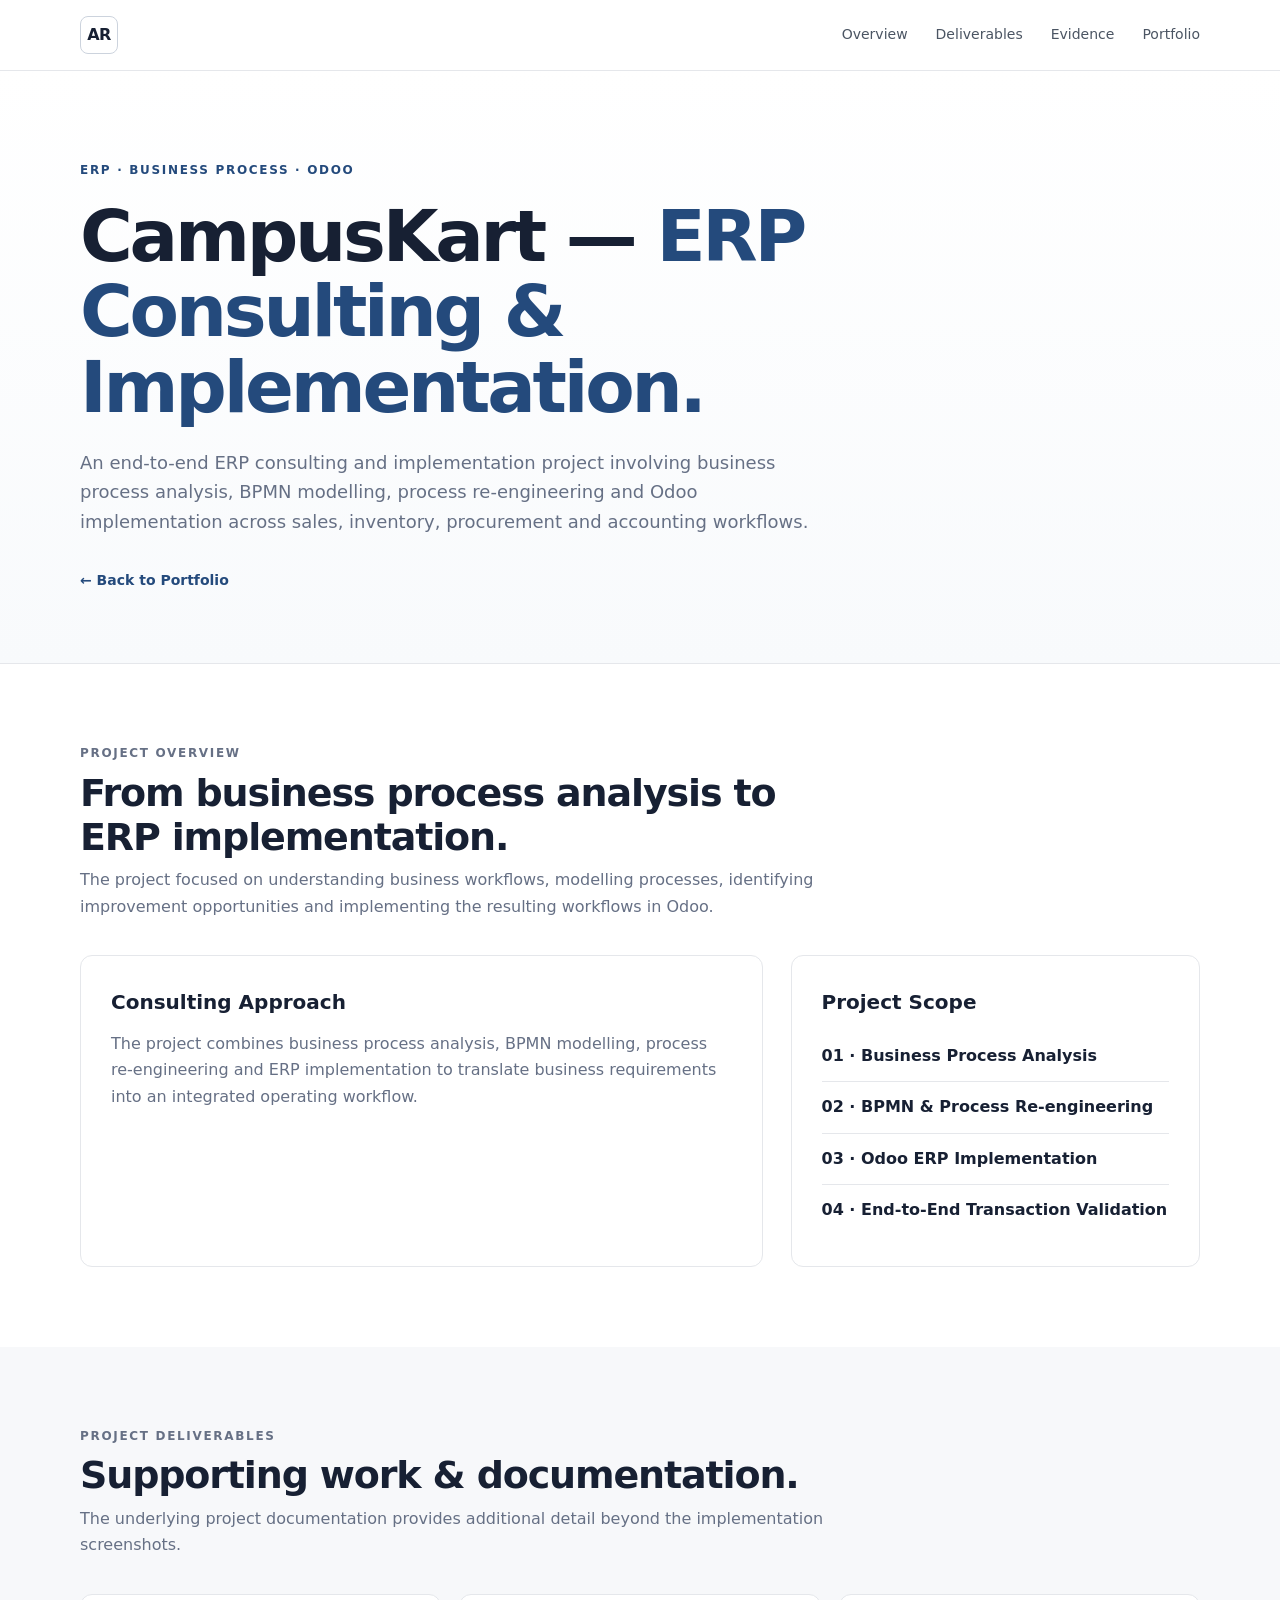
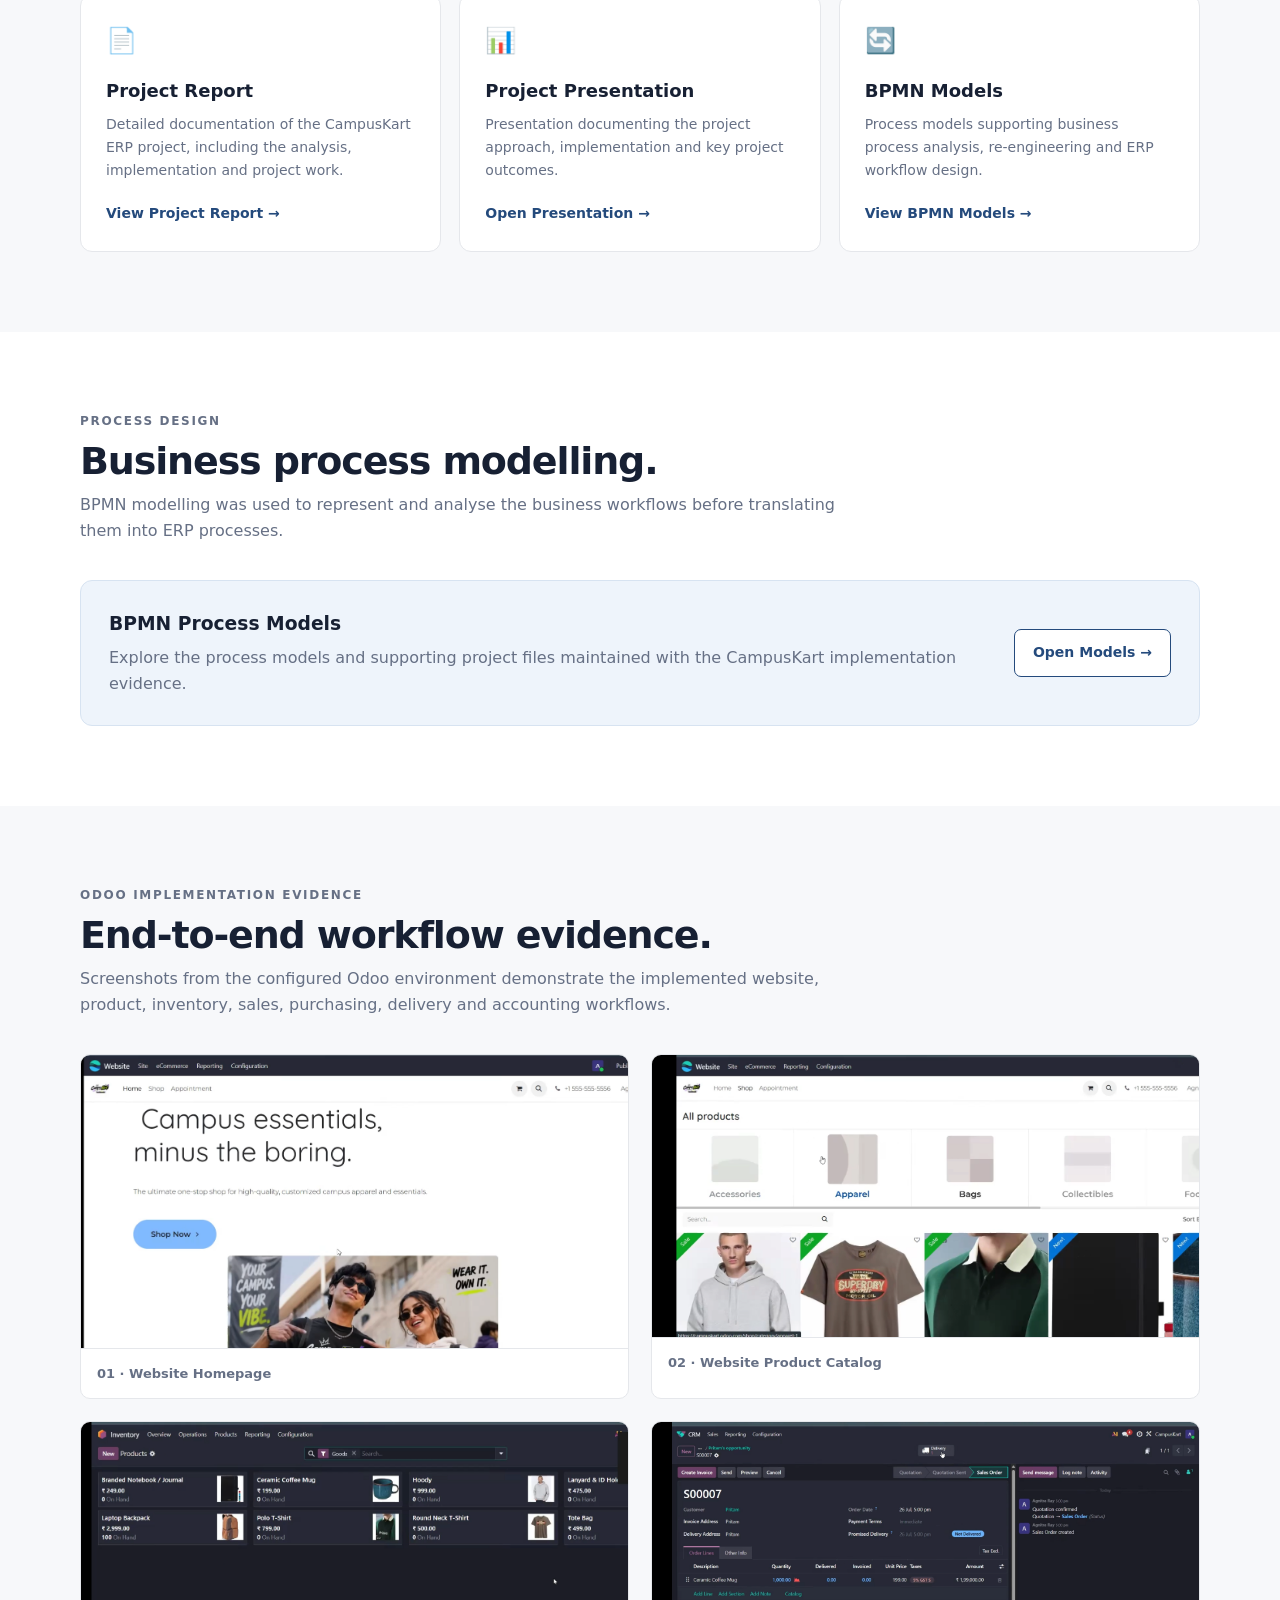
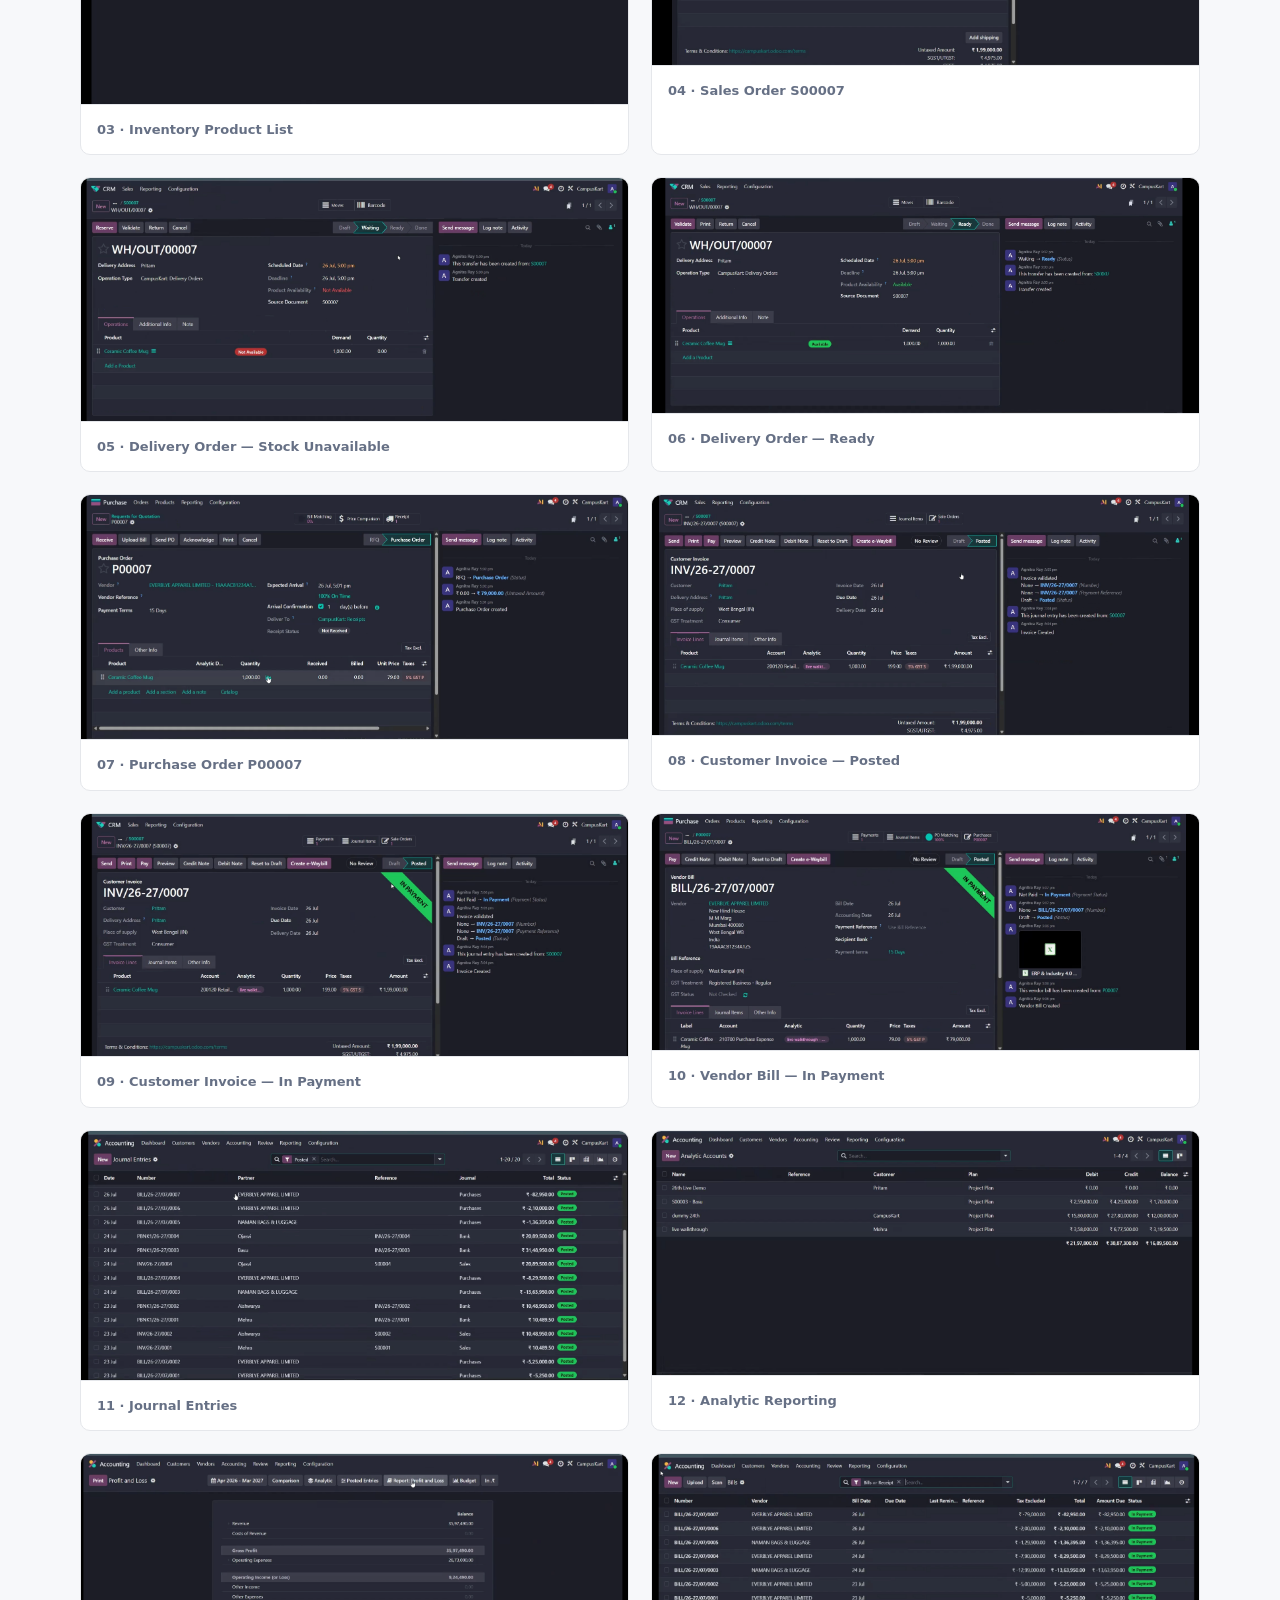
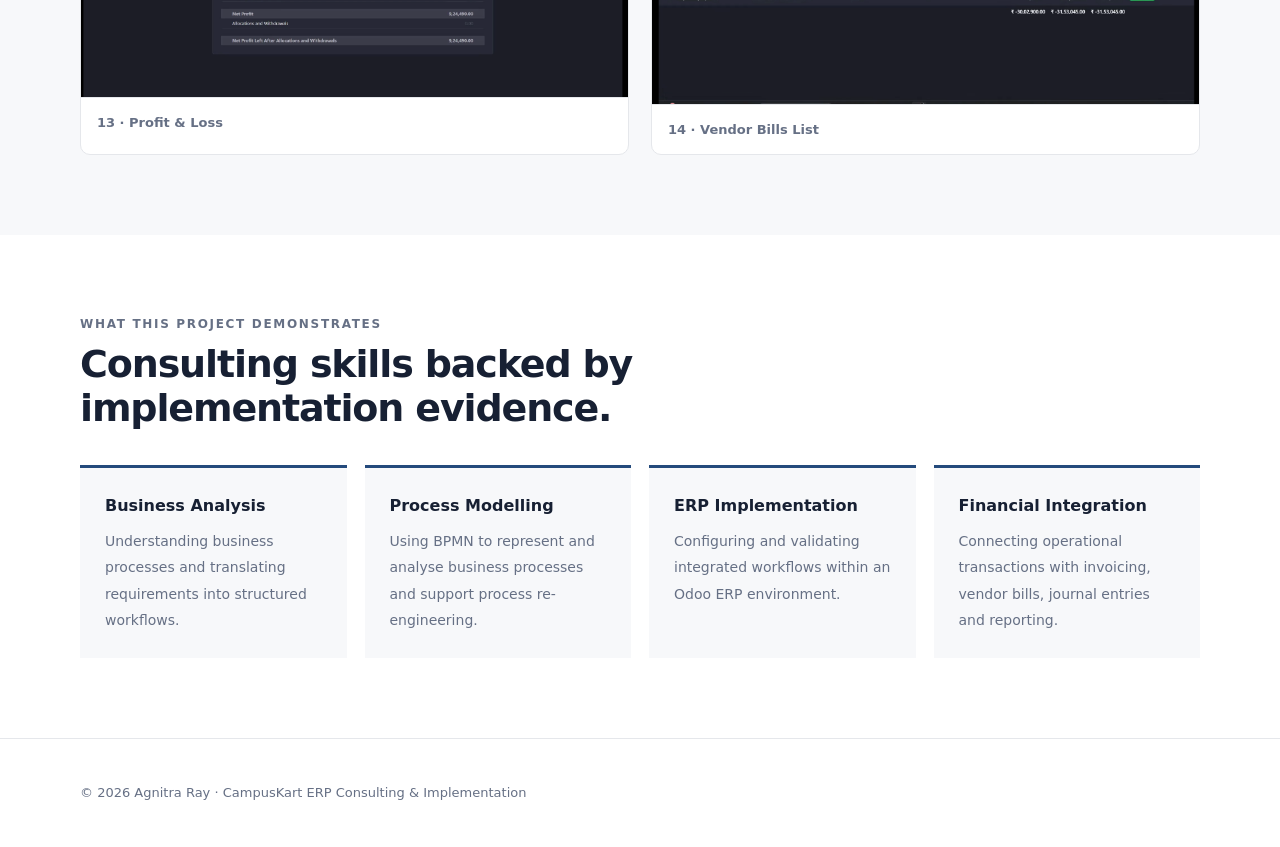
==== commit c17f8875: "Redesign CampusKart evidence page" ====
--- a/campuskart-evidence.html
+++ b/campuskart-evidence.html
@@ -4,12 +4,378 @@
   <meta charset="UTF-8">
   <meta name="viewport" content="width=device-width, initial-scale=1.0">
 
-  <title>CampusKart | ERP Implementation Project</title>
+  <title>CampusKart | ERP Consulting & Odoo Implementation</title>
 
   <meta name="description"
-        content="CampusKart ERP consulting and implementation project by Agnitra Ray.">
-
-  <link rel="stylesheet" href="style.css">
+        content="CampusKart ERP consulting and Odoo implementation case study by Agnitra Ray.">
+
+  <style>
+    :root {
+      --ink: #172033;
+      --muted: #667085;
+      --line: #e5e7eb;
+      --paper: #ffffff;
+      --soft: #f7f8fa;
+      --accent: #244a7c;
+      --accent-light: #eef4fb;
+      --max: 1120px;
+    }
+
+    * {
+      box-sizing: border-box;
+    }
+
+    html {
+      scroll-behavior: smooth;
+    }
+
+    body {
+      margin: 0;
+      font-family: Inter, ui-sans-serif, system-ui, -apple-system,
+        BlinkMacSystemFont, "Segoe UI", sans-serif;
+      color: var(--ink);
+      background: var(--paper);
+      line-height: 1.65;
+    }
+
+    a {
+      color: inherit;
+      text-decoration: none;
+    }
+
+    .container {
+      width: min(var(--max), calc(100% - 48px));
+      margin: 0 auto;
+    }
+
+    /* NAVIGATION */
+
+    .site-header {
+      position: sticky;
+      top: 0;
+      z-index: 10;
+      background: rgba(255,255,255,.96);
+      border-bottom: 1px solid var(--line);
+      backdrop-filter: blur(8px);
+    }
+
+    .nav {
+      height: 70px;
+      display: flex;
+      align-items: center;
+      justify-content: space-between;
+    }
+
+    .brand {
+      width: 38px;
+      height: 38px;
+      display: grid;
+      place-items: center;
+      border: 1px solid #ccd3dd;
+      border-radius: 8px;
+      font-weight: 800;
+      letter-spacing: -.04em;
+    }
+
+    .nav-links {
+      display: flex;
+      gap: 28px;
+      font-size: 14px;
+      color: #4b5563;
+    }
+
+    .nav-links a:hover {
+      color: var(--accent);
+    }
+
+    /* HERO */
+
+    .hero {
+      padding: 90px 0 70px;
+      background: linear-gradient(
+        180deg,
+        #ffffff 0%,
+        #f8fafc 100%
+      );
+      border-bottom: 1px solid var(--line);
+    }
+
+    .eyebrow,
+    .section-label,
+    .project-type {
+      margin: 0;
+      font-size: 12px;
+      font-weight: 800;
+      letter-spacing: .14em;
+      color: var(--accent);
+    }
+
+    .hero h1 {
+      max-width: 850px;
+      margin: 18px 0 22px;
+      font-size: clamp(42px, 6vw, 72px);
+      line-height: 1.05;
+      letter-spacing: -.045em;
+    }
+
+    .hero h1 span {
+      color: var(--accent);
+    }
+
+    .hero-text {
+      max-width: 760px;
+      margin: 0;
+      color: var(--muted);
+      font-size: 18px;
+    }
+
+    .back-link {
+      display: inline-flex;
+      margin-top: 32px;
+      color: var(--accent);
+      font-size: 14px;
+      font-weight: 750;
+    }
+
+    /* SECTIONS */
+
+    .section {
+      padding: 80px 0;
+    }
+
+    .section-heading {
+      max-width: 760px;
+      margin-bottom: 35px;
+    }
+
+    .section-heading h2 {
+      margin: 8px 0 8px;
+      font-size: 38px;
+      line-height: 1.15;
+      letter-spacing: -.03em;
+    }
+
+    .section-heading p {
+      margin: 0;
+      color: var(--muted);
+    }
+
+    /* OVERVIEW */
+
+    .overview {
+      display: grid;
+      grid-template-columns: 1.25fr .75fr;
+      gap: 28px;
+    }
+
+    .overview-card {
+      padding: 30px;
+      border: 1px solid var(--line);
+      border-radius: 12px;
+      background: #fff;
+    }
+
+    .overview-card h3 {
+      margin: 0 0 12px;
+      font-size: 20px;
+    }
+
+    .overview-card p {
+      margin: 0;
+      color: var(--muted);
+    }
+
+    .scope-list {
+      margin: 0;
+      padding: 0;
+      list-style: none;
+    }
+
+    .scope-list li {
+      padding: 12px 0;
+      border-bottom: 1px solid var(--line);
+      font-weight: 650;
+    }
+
+    .scope-list li:last-child {
+      border-bottom: 0;
+    }
+
+    /* DELIVERABLES */
+
+    .deliverables {
+      display: grid;
+      grid-template-columns: repeat(3, 1fr);
+      gap: 18px;
+    }
+
+    .deliverable {
+      padding: 25px;
+      border: 1px solid var(--line);
+      border-radius: 12px;
+      background: #fff;
+      transition: transform .2s ease, box-shadow .2s ease;
+    }
+
+    .deliverable:hover {
+      transform: translateY(-3px);
+      box-shadow: 0 12px 30px rgba(23,32,51,.08);
+    }
+
+    .deliverable-icon {
+      font-size: 25px;
+      margin-bottom: 15px;
+    }
+
+    .deliverable h3 {
+      margin: 0 0 7px;
+      font-size: 18px;
+    }
+
+    .deliverable p {
+      margin: 0 0 18px;
+      color: var(--muted);
+      font-size: 14px;
+    }
+
+    .deliverable-link {
+      color: var(--accent);
+      font-size: 14px;
+      font-weight: 800;
+    }
+
+    /* BPMN */
+
+    .bpmn-card {
+      display: flex;
+      align-items: center;
+      justify-content: space-between;
+      gap: 25px;
+      padding: 28px;
+      border: 1px solid #d7e3f1;
+      border-radius: 12px;
+      background: var(--accent-light);
+    }
+
+    .bpmn-card h3 {
+      margin: 0 0 5px;
+    }
+
+    .bpmn-card p {
+      margin: 0;
+      color: var(--muted);
+    }
+
+    .button {
+      display: inline-flex;
+      align-items: center;
+      justify-content: center;
+      padding: 11px 18px;
+      border-radius: 7px;
+      font-size: 14px;
+      font-weight: 750;
+      border: 1px solid var(--accent);
+      white-space: nowrap;
+    }
+
+    .button.primary {
+      color: white;
+      background: var(--accent);
+    }
+
+    .button.secondary {
+      color: var(--accent);
+      background: white;
+    }
+
+    /* EVIDENCE */
+
+    .evidence-grid {
+      display: grid;
+      grid-template-columns: repeat(2, 1fr);
+      gap: 22px;
+    }
+
+    .evidence-item {
+      overflow: hidden;
+      border: 1px solid var(--line);
+      border-radius: 10px;
+      background: #fff;
+    }
+
+    .evidence-item img {
+      display: block;
+      width: 100%;
+      height: auto;
+    }
+
+    .evidence-caption {
+      padding: 14px 16px;
+      font-size: 13px;
+      font-weight: 700;
+      color: var(--muted);
+      border-top: 1px solid var(--line);
+    }
+
+    /* TAKEAWAYS */
+
+    .takeaways {
+      display: grid;
+      grid-template-columns: repeat(4, 1fr);
+      gap: 18px;
+    }
+
+    .takeaway {
+      padding: 25px;
+      border-top: 3px solid var(--accent);
+      background: var(--soft);
+    }
+
+    .takeaway strong {
+      display: block;
+      margin-bottom: 8px;
+    }
+
+    .takeaway span {
+      color: var(--muted);
+      font-size: 14px;
+    }
+
+    /* FOOTER */
+
+    footer {
+      padding: 30px 0;
+      border-top: 1px solid var(--line);
+      color: var(--muted);
+      font-size: 13px;
+    }
+
+    @media (max-width: 800px) {
+      .container {
+        width: min(var(--max), calc(100% - 30px));
+      }
+
+      .nav-links {
+        gap: 14px;
+      }
+
+      .overview,
+      .deliverables,
+      .evidence-grid,
+      .takeaways {
+        grid-template-columns: 1fr;
+      }
+
+      .bpmn-card {
+        align-items: flex-start;
+        flex-direction: column;
+      }
+
+      .hero {
+        padding: 65px 0 55px;
+      }
+    }
+  </style>
 </head>
 
 <body>
@@ -19,10 +385,11 @@
 
     <a class="brand" href="index.html">AR</a>
 
-    <nav>
-      <a href="index.html#projects">Projects</a>
-      <a href="index.html#skills">Skills</a>
-      <a href="index.html#about">About</a>
+    <nav class="nav-links">
+      <a href="#overview">Overview</a>
+      <a href="#deliverables">Deliverables</a>
+      <a href="#evidence">Evidence</a>
+      <a href="index.html">Portfolio</a>
     </nav>
 
   </div>
@@ -31,369 +398,522 @@
 
 <main>
 
-  <!-- PROJECT INTRO -->
-  <section class="evidence-page">
+  <!-- HERO -->
+
+  <section class="hero">
 
     <div class="container">
 
-      <div class="evidence-header">
-
-        <a href="index.html#projects"
-           class="text-link">
-          ← Back to Projects
+      <p class="eyebrow">
+        ERP · BUSINESS PROCESS · ODOO
+      </p>
+
+      <h1>
+        CampusKart —
+        <span>ERP Consulting & Implementation.</span>
+      </h1>
+
+      <p class="hero-text">
+        An end-to-end ERP consulting and implementation project involving
+        business process analysis, BPMN modelling, process re-engineering
+        and Odoo implementation across sales, inventory, procurement
+        and accounting workflows.
+      </p>
+
+      <a href="index.html#projects" class="back-link">
+        ← Back to Portfolio
+      </a>
+
+    </div>
+
+  </section>
+
+
+  <!-- OVERVIEW -->
+
+  <section id="overview" class="section">
+
+    <div class="container">
+
+      <div class="section-heading">
+
+        <p class="section-label">PROJECT OVERVIEW</p>
+
+        <h2>From business process analysis to ERP implementation.</h2>
+
+        <p>
+          The project focused on understanding business workflows,
+          modelling processes, identifying improvement opportunities
+          and implementing the resulting workflows in Odoo.
+        </p>
+
+      </div>
+
+
+      <div class="overview">
+
+        <div class="overview-card">
+
+          <h3>Consulting Approach</h3>
+
+          <p>
+            The project combines business process analysis,
+            BPMN modelling, process re-engineering and ERP
+            implementation to translate business requirements
+            into an integrated operating workflow.
+          </p>
+
+        </div>
+
+
+        <div class="overview-card">
+
+          <h3>Project Scope</h3>
+
+          <ul class="scope-list">
+
+            <li>01 · Business Process Analysis</li>
+
+            <li>02 · BPMN & Process Re-engineering</li>
+
+            <li>03 · Odoo ERP Implementation</li>
+
+            <li>04 · End-to-End Transaction Validation</li>
+
+          </ul>
+
+        </div>
+
+      </div>
+
+    </div>
+
+  </section>
+
+
+  <!-- DELIVERABLES -->
+
+  <section id="deliverables" class="section" style="background:#f7f8fa;">
+
+    <div class="container">
+
+      <div class="section-heading">
+
+        <p class="section-label">PROJECT DELIVERABLES</p>
+
+        <h2>Supporting work & documentation.</h2>
+
+        <p>
+          The underlying project documentation provides additional
+          detail beyond the implementation screenshots.
+        </p>
+
+      </div>
+
+
+      <div class="deliverables">
+
+        <!-- REPORT -->
+
+        <article class="deliverable">
+
+          <div class="deliverable-icon">📄</div>
+
+          <h3>Project Report</h3>
+
+          <p>
+            Detailed documentation of the CampusKart ERP project,
+            including the analysis, implementation and project work.
+          </p>
+
+          <a
+            class="deliverable-link"
+            href="assets/campuskart/CampusKart_Project_Report.pdf"
+            target="_blank">
+            View Project Report →
+          </a>
+
+        </article>
+
+
+        <!-- PRESENTATION -->
+
+        <article class="deliverable">
+
+          <div class="deliverable-icon">📊</div>
+
+          <h3>Project Presentation</h3>
+
+          <p>
+            Presentation documenting the project approach,
+            implementation and key project outcomes.
+          </p>
+
+          <a
+            class="deliverable-link"
+            href="assets/campuskart/CampusKart_Project_Presentation.pptx"
+            target="_blank">
+            Open Presentation →
+          </a>
+
+        </article>
+
+
+        <!-- BPMN -->
+
+        <article class="deliverable">
+
+          <div class="deliverable-icon">🔄</div>
+
+          <h3>BPMN Models</h3>
+
+          <p>
+            Process models supporting business process analysis,
+            re-engineering and ERP workflow design.
+          </p>
+
+          <a
+            class="deliverable-link"
+            href="https://github.com/agnitra-ray/agnitra-ray.github.io/tree/main/assets/campuskart"
+            target="_blank">
+            View BPMN Models →
+          </a>
+
+        </article>
+
+      </div>
+
+    </div>
+
+  </section>
+
+
+  <!-- BPMN / PROCESS -->
+
+  <section class="section">
+
+    <div class="container">
+
+      <div class="section-heading">
+
+        <p class="section-label">PROCESS DESIGN</p>
+
+        <h2>Business process modelling.</h2>
+
+        <p>
+          BPMN modelling was used to represent and analyse the
+          business workflows before translating them into ERP processes.
+        </p>
+
+      </div>
+
+
+      <div class="bpmn-card">
+
+        <div>
+
+          <h3>BPMN Process Models</h3>
+
+          <p>
+            Explore the process models and supporting project files
+            maintained with the CampusKart implementation evidence.
+          </p>
+
+        </div>
+
+        <a
+          class="button secondary"
+          href="https://github.com/agnitra-ray/agnitra-ray.github.io/tree/main/assets/campuskart"
+          target="_blank">
+          Open Models →
         </a>
 
-        <p class="eyebrow" style="margin-top: 28px;">
-          ERP · BUSINESS PROCESS · ODOO
+      </div>
+
+    </div>
+
+  </section>
+
+
+  <!-- IMPLEMENTATION EVIDENCE -->
+
+  <section id="evidence" class="section" style="background:#f7f8fa;">
+
+    <div class="container">
+
+      <div class="section-heading">
+
+        <p class="section-label">ODOO IMPLEMENTATION EVIDENCE</p>
+
+        <h2>End-to-end workflow evidence.</h2>
+
+        <p>
+          Screenshots from the configured Odoo environment demonstrate
+          the implemented website, product, inventory, sales, purchasing,
+          delivery and accounting workflows.
         </p>
 
-        <h1>CampusKart</h1>
-
-        <p>
-          An end-to-end ERP consulting and implementation project
-          involving business process analysis, BPMN modelling and
-          Odoo implementation across core business workflows.
-        </p>
-
       </div>
 
 
-      <!-- PROJECT OVERVIEW -->
-
-      <div class="project-card" style="margin-bottom: 55px;">
-
-        <p class="project-type">
-          PROJECT OVERVIEW
-        </p>
-
-        <h3>
-          From process analysis to ERP implementation
-        </h3>
-
-        <p>
-          The project involved identifying and modelling business
-          processes, designing improved workflows and implementing
-          the proposed solution in Odoo using dummy transactional data.
-          The implementation covered website, sales, inventory,
-          purchasing, delivery and accounting workflows.
-        </p>
-
-        <div class="tags">
-          <span>Business Process Analysis</span>
-          <span>BPMN</span>
-          <span>Bizagi Modeler</span>
-          <span>Odoo ERP</span>
-          <span>Process Transformation</span>
-          <span>Business Analytics</span>
+      <div class="evidence-grid">
+
+
+        <article class="evidence-item">
+
+          <img
+            src="assets/campuskart/01_Website_Homepage.png"
+            alt="CampusKart Odoo website homepage">
+
+          <div class="evidence-caption">
+            01 · Website Homepage
+          </div>
+
+        </article>
+
+
+        <article class="evidence-item">
+
+          <img
+            src="assets/campuskart/02_Website_Product_Catalog.png"
+            alt="CampusKart product catalog">
+
+          <div class="evidence-caption">
+            02 · Website Product Catalog
+          </div>
+
+        </article>
+
+
+        <article class="evidence-item">
+
+          <img
+            src="assets/campuskart/03_Inventory_Product_List.png"
+            alt="CampusKart inventory product list">
+
+          <div class="evidence-caption">
+            03 · Inventory Product List
+          </div>
+
+        </article>
+
+
+        <article class="evidence-item">
+
+          <img
+            src="assets/campuskart/04_Sales_Order_S00007.png"
+            alt="CampusKart sales order">
+
+          <div class="evidence-caption">
+            04 · Sales Order S00007
+          </div>
+
+        </article>
+
+
+        <article class="evidence-item">
+
+          <img
+            src="assets/campuskart/05_Delivery_Order_Stock_Unavailable.png"
+            alt="CampusKart delivery order stock unavailable">
+
+          <div class="evidence-caption">
+            05 · Delivery Order — Stock Unavailable
+          </div>
+
+        </article>
+
+
+        <article class="evidence-item">
+
+          <img
+            src="assets/campuskart/06_Delivery_Order_Ready.png"
+            alt="CampusKart delivery order ready">
+
+          <div class="evidence-caption">
+            06 · Delivery Order — Ready
+          </div>
+
+        </article>
+
+
+        <article class="evidence-item">
+
+          <img
+            src="assets/campuskart/07_Purchase_Order_P00007.png"
+            alt="CampusKart purchase order">
+
+          <div class="evidence-caption">
+            07 · Purchase Order P00007
+          </div>
+
+        </article>
+
+
+        <article class="evidence-item">
+
+          <img
+            src="assets/campuskart/08_Customer_Invoice_Posted.png"
+            alt="CampusKart customer invoice posted">
+
+          <div class="evidence-caption">
+            08 · Customer Invoice — Posted
+          </div>
+
+        </article>
+
+
+        <article class="evidence-item">
+
+          <img
+            src="assets/campuskart/09_Customer_Invoice_In_Payment.png"
+            alt="CampusKart customer invoice in payment">
+
+          <div class="evidence-caption">
+            09 · Customer Invoice — In Payment
+          </div>
+
+        </article>
+
+
+        <article class="evidence-item">
+
+          <img
+            src="assets/campuskart/10_Vendor_Bill_In_Payment.png"
+            alt="CampusKart vendor bill in payment">
+
+          <div class="evidence-caption">
+            10 · Vendor Bill — In Payment
+          </div>
+
+        </article>
+
+
+        <article class="evidence-item">
+
+          <img
+            src="assets/campuskart/11_Journal_Entries.png"
+            alt="CampusKart journal entries">
+
+          <div class="evidence-caption">
+            11 · Journal Entries
+          </div>
+
+        </article>
+
+
+        <article class="evidence-item">
+
+          <img
+            src="assets/campuskart/12_Analytic_Reporting.png"
+            alt="CampusKart analytic reporting">
+
+          <div class="evidence-caption">
+            12 · Analytic Reporting
+          </div>
+
+        </article>
+
+
+        <article class="evidence-item">
+
+          <img
+            src="assets/campuskart/13_Profit_and_Loss.png"
+            alt="CampusKart profit and loss report">
+
+          <div class="evidence-caption">
+            13 · Profit & Loss
+          </div>
+
+        </article>
+
+
+        <article class="evidence-item">
+
+          <img
+            src="assets/campuskart/14_Vendor_Bills_List.png"
+            alt="CampusKart vendor bills list">
+
+          <div class="evidence-caption">
+            14 · Vendor Bills List
+          </div>
+
+        </article>
+
+
+      </div>
+
+    </div>
+
+  </section>
+
+
+  <!-- TAKEAWAYS -->
+
+  <section class="section">
+
+    <div class="container">
+
+      <div class="section-heading">
+
+        <p class="section-label">WHAT THIS PROJECT DEMONSTRATES</p>
+
+        <h2>Consulting skills backed by implementation evidence.</h2>
+
+      </div>
+
+
+      <div class="takeaways">
+
+        <div class="takeaway">
+
+          <strong>Business Analysis</strong>
+
+          <span>
+            Understanding business processes and translating
+            requirements into structured workflows.
+          </span>
+
         </div>
 
+
+        <div class="takeaway">
+
+          <strong>Process Modelling</strong>
+
+          <span>
+            Using BPMN to represent and analyse business processes
+            and support process re-engineering.
+          </span>
+
+        </div>
+
+
+        <div class="takeaway">
+
+          <strong>ERP Implementation</strong>
+
+          <span>
+            Configuring and validating integrated workflows
+            within an Odoo ERP environment.
+          </span>
+
+        </div>
+
+
+        <div class="takeaway">
+
+          <strong>Financial Integration</strong>
+
+          <span>
+            Connecting operational transactions with invoicing,
+            vendor bills, journal entries and reporting.
+          </span>
+
+        </div>
+
       </div>
 
-
-      <!-- IMPLEMENTATION EVIDENCE -->
-
-      <div class="section-heading">
-
-        <p class="section-label">
-          IMPLEMENTATION EVIDENCE
-        </p>
-
-        <h2>
-          Odoo Solution
-        </h2>
-
-        <p>
-          Screenshots from the implemented ERP workflows demonstrate
-          how the proposed business processes were configured and
-          executed in Odoo.
-        </p>
-
-      </div>
-
-
-      <div class="evidence-grid">
-
-
-        <!-- 01 -->
-
-        <div class="evidence-item">
-
-          <img
-            src="assets/campuskart/01_Website_Homepage.png"
-            alt="CampusKart Odoo website homepage"
-          >
-
-          <div class="evidence-caption">
-            <strong>01 · Website Homepage</strong>
-            <span>Website and eCommerce implementation</span>
-          </div>
-
-        </div>
-
-
-        <!-- 02 -->
-
-        <div class="evidence-item">
-
-          <img
-            src="assets/campuskart/02_Website_Product_Catalog.png"
-            alt="CampusKart Odoo product catalogue"
-          >
-
-          <div class="evidence-caption">
-            <strong>02 · Product Catalogue</strong>
-            <span>Product and catalogue management</span>
-          </div>
-
-        </div>
-
-
-        <!-- 03 -->
-
-        <div class="evidence-item">
-
-          <img
-            src="assets/campuskart/03_Inventory_Product_List.png"
-            alt="CampusKart Odoo inventory product list"
-          >
-
-          <div class="evidence-caption">
-            <strong>03 · Inventory Management</strong>
-            <span>Product and inventory management</span>
-          </div>
-
-        </div>
-
-
-        <!-- 04 -->
-
-        <div class="evidence-item">
-
-          <img
-            src="assets/campuskart/04_Sales_Order_S00007.png"
-            alt="CampusKart Odoo sales order"
-          >
-
-          <div class="evidence-caption">
-            <strong>04 · Sales Order</strong>
-            <span>Sales order processing workflow</span>
-          </div>
-
-        </div>
-
-
-        <!-- 05 -->
-
-        <div class="evidence-item">
-
-          <img
-            src="assets/campuskart/05_Delivery_Order_Stock_Unavailable.png"
-            alt="CampusKart Odoo delivery order stock unavailable"
-          >
-
-          <div class="evidence-caption">
-            <strong>05 · Delivery — Stock Unavailable</strong>
-            <span>Inventory availability validation</span>
-          </div>
-
-        </div>
-
-
-        <!-- 06 -->
-
-        <div class="evidence-item">
-
-          <img
-            src="assets/campuskart/06_Delivery_Order_Ready.png"
-            alt="CampusKart Odoo delivery order ready"
-          >
-
-          <div class="evidence-caption">
-            <strong>06 · Delivery — Ready</strong>
-            <span>Order fulfilment and delivery workflow</span>
-          </div>
-
-        </div>
-
-
-        <!-- 07 -->
-
-        <div class="evidence-item">
-
-          <img
-            src="assets/campuskart/07_Purchase_Order_P00007.png"
-            alt="CampusKart Odoo purchase order"
-          >
-
-          <div class="evidence-caption">
-            <strong>07 · Purchase Order</strong>
-            <span>Procurement workflow implementation</span>
-          </div>
-
-        </div>
-
-
-        <!-- 08 -->
-
-        <div class="evidence-item">
-
-          <img
-            src="assets/campuskart/08_Customer_Invoice_Posted.png"
-            alt="CampusKart Odoo customer invoice posted"
-          >
-
-          <div class="evidence-caption">
-            <strong>08 · Customer Invoice</strong>
-            <span>Customer invoicing workflow</span>
-          </div>
-
-        </div>
-
-
-        <!-- 09 -->
-
-        <div class="evidence-item">
-
-          <img
-            src="assets/campuskart/09_Customer_Invoice_In_Payment.png"
-            alt="CampusKart Odoo customer invoice in payment"
-          >
-
-          <div class="evidence-caption">
-            <strong>09 · Customer Payment</strong>
-            <span>Invoice-to-payment workflow</span>
-          </div>
-
-        </div>
-
-
-        <!-- 10 -->
-
-        <div class="evidence-item">
-
-          <img
-            src="assets/campuskart/10_Vendor_Bill_In_Payment.png"
-            alt="CampusKart Odoo vendor bill in payment"
-          >
-
-          <div class="evidence-caption">
-            <strong>10 · Vendor Payment</strong>
-            <span>Vendor billing and payment workflow</span>
-          </div>
-
-        </div>
-
-
-        <!-- 11 -->
-
-        <div class="evidence-item">
-
-          <img
-            src="assets/campuskart/11_Journal_Entries.png"
-            alt="CampusKart Odoo journal entries"
-          >
-
-          <div class="evidence-caption">
-            <strong>11 · Journal Entries</strong>
-            <span>Accounting transaction management</span>
-          </div>
-
-        </div>
-
-
-        <!-- 12 -->
-
-        <div class="evidence-item">
-
-          <img
-            src="assets/campuskart/12_Analytic_Reporting.png"
-            alt="CampusKart Odoo analytic reporting"
-          >
-
-          <div class="evidence-caption">
-            <strong>12 · Analytic Reporting</strong>
-            <span>Analytical accounting and reporting</span>
-          </div>
-
-        </div>
-
-
-        <!-- 13 -->
-
-        <div class="evidence-item">
-
-          <img
-            src="assets/campuskart/13_Profit_and_Loss.png"
-            alt="CampusKart Odoo profit and loss report"
-          >
-
-          <div class="evidence-caption">
-            <strong>13 · Profit & Loss</strong>
-            <span>Financial performance reporting</span>
-          </div>
-
-        </div>
-
-
-        <!-- 14 -->
-
-        <div class="evidence-item">
-
-          <img
-            src="assets/campuskart/14_Vendor_Bills_List.png"
-            alt="CampusKart Odoo vendor bills"
-          >
-
-          <div class="evidence-caption">
-            <strong>14 · Vendor Bills</strong>
-            <span>Vendor billing management</span>
-          </div>
-
-        </div>
-
-
-      </div>
-
-
-      <!-- PROJECT TAKEAWAYS -->
-
-      <div class="project-card"
-           style="margin-top: 60px;">
-
-        <p class="project-type">
-          KEY TAKEAWAYS
-        </p>
-
-        <h3>
-          Consulting + Implementation
-        </h3>
-
-        <p>
-          The project demonstrates the complete journey from
-          understanding business processes and modelling workflows
-          to configuring and validating an ERP-based solution.
-        </p>
-
-        <div class="tags">
-          <span>Process Mapping</span>
-          <span>Solution Design</span>
-          <span>ERP Implementation</span>
-          <span>Workflow Validation</span>
-          <span>Data-driven Evaluation</span>
-        </div>
-
-      </div>
-
-
-      <div style="margin-top: 35px;">
-
-        <a href="index.html#projects"
-           class="text-link">
-          ← Back to Portfolio
-        </a>
-
-      </div>
-
     </div>
 
   </section>
@@ -406,13 +926,12 @@
   <div class="container">
 
     <p>
-      © 2026 Agnitra Ray · Business Analytics & Technology Consulting
+      © 2026 Agnitra Ray · CampusKart ERP Consulting & Implementation
     </p>
 
   </div>
 
 </footer>
-
 
 </body>
 </html>
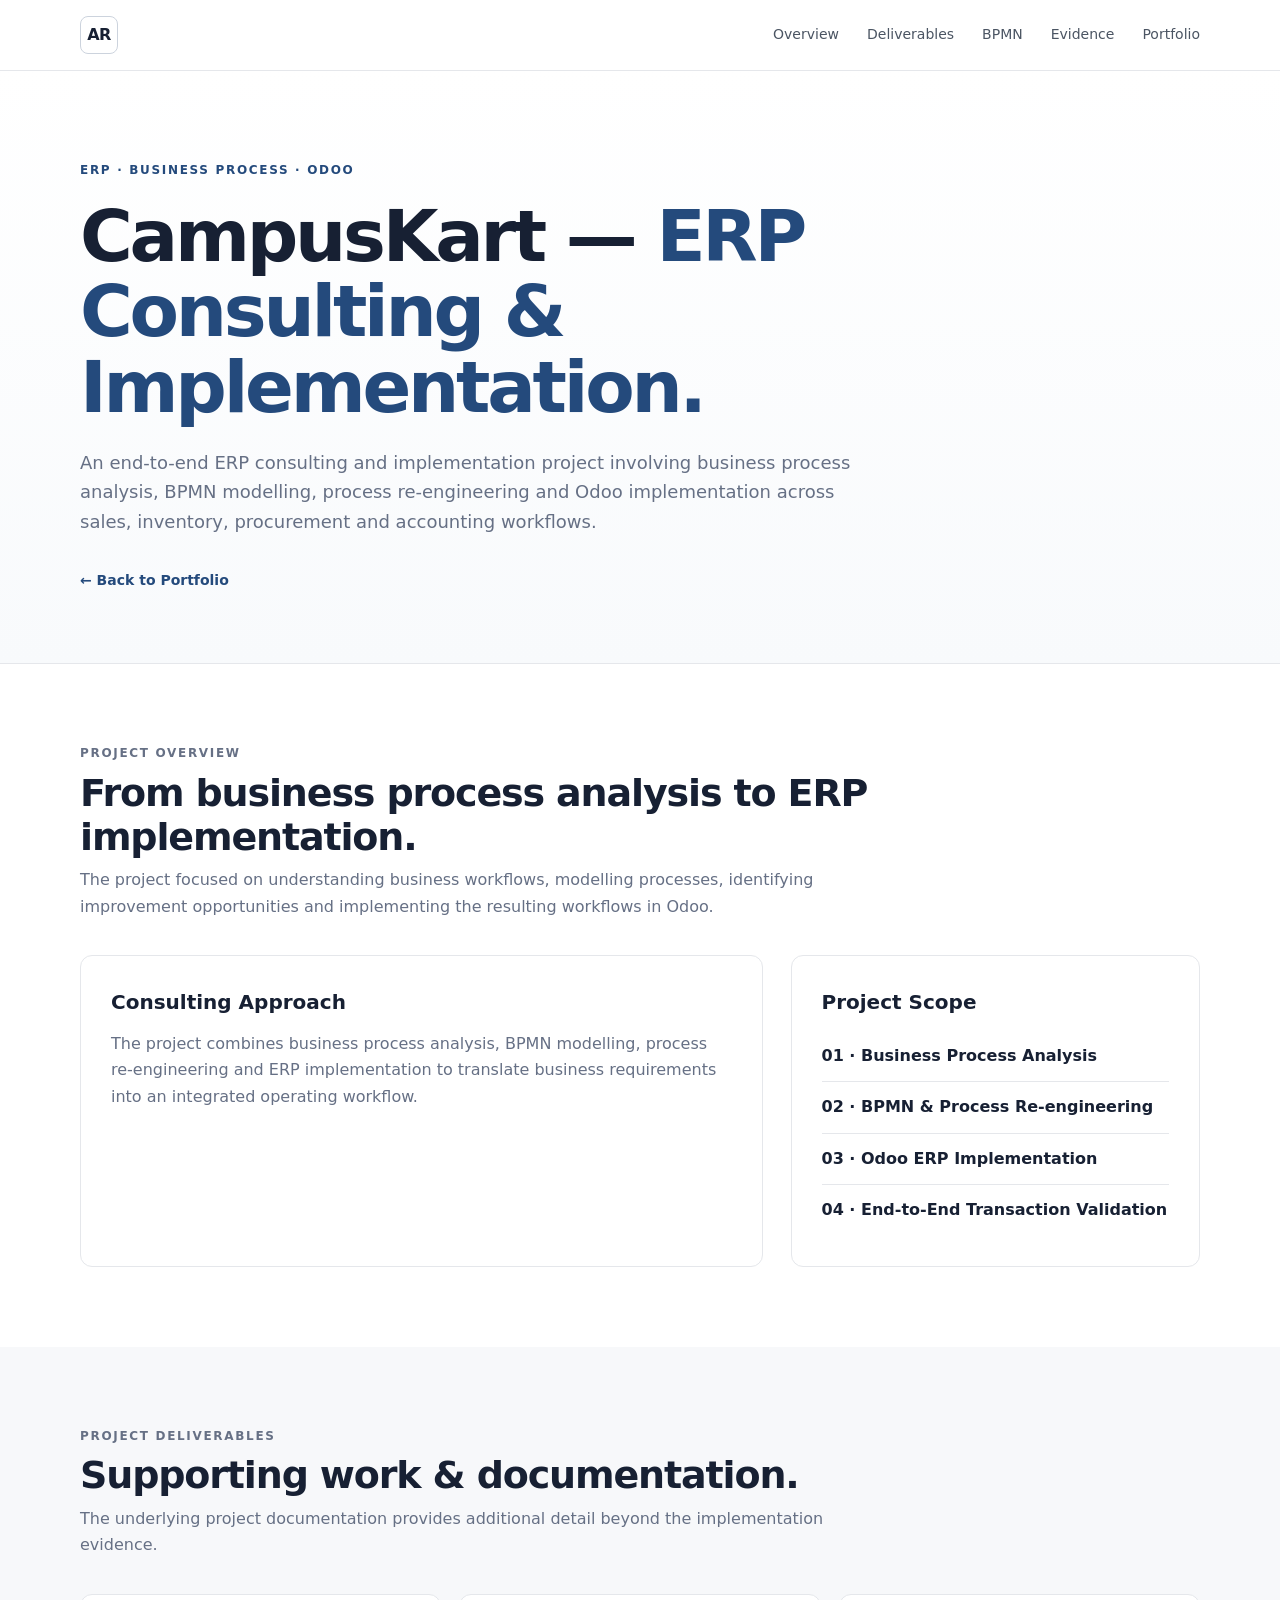
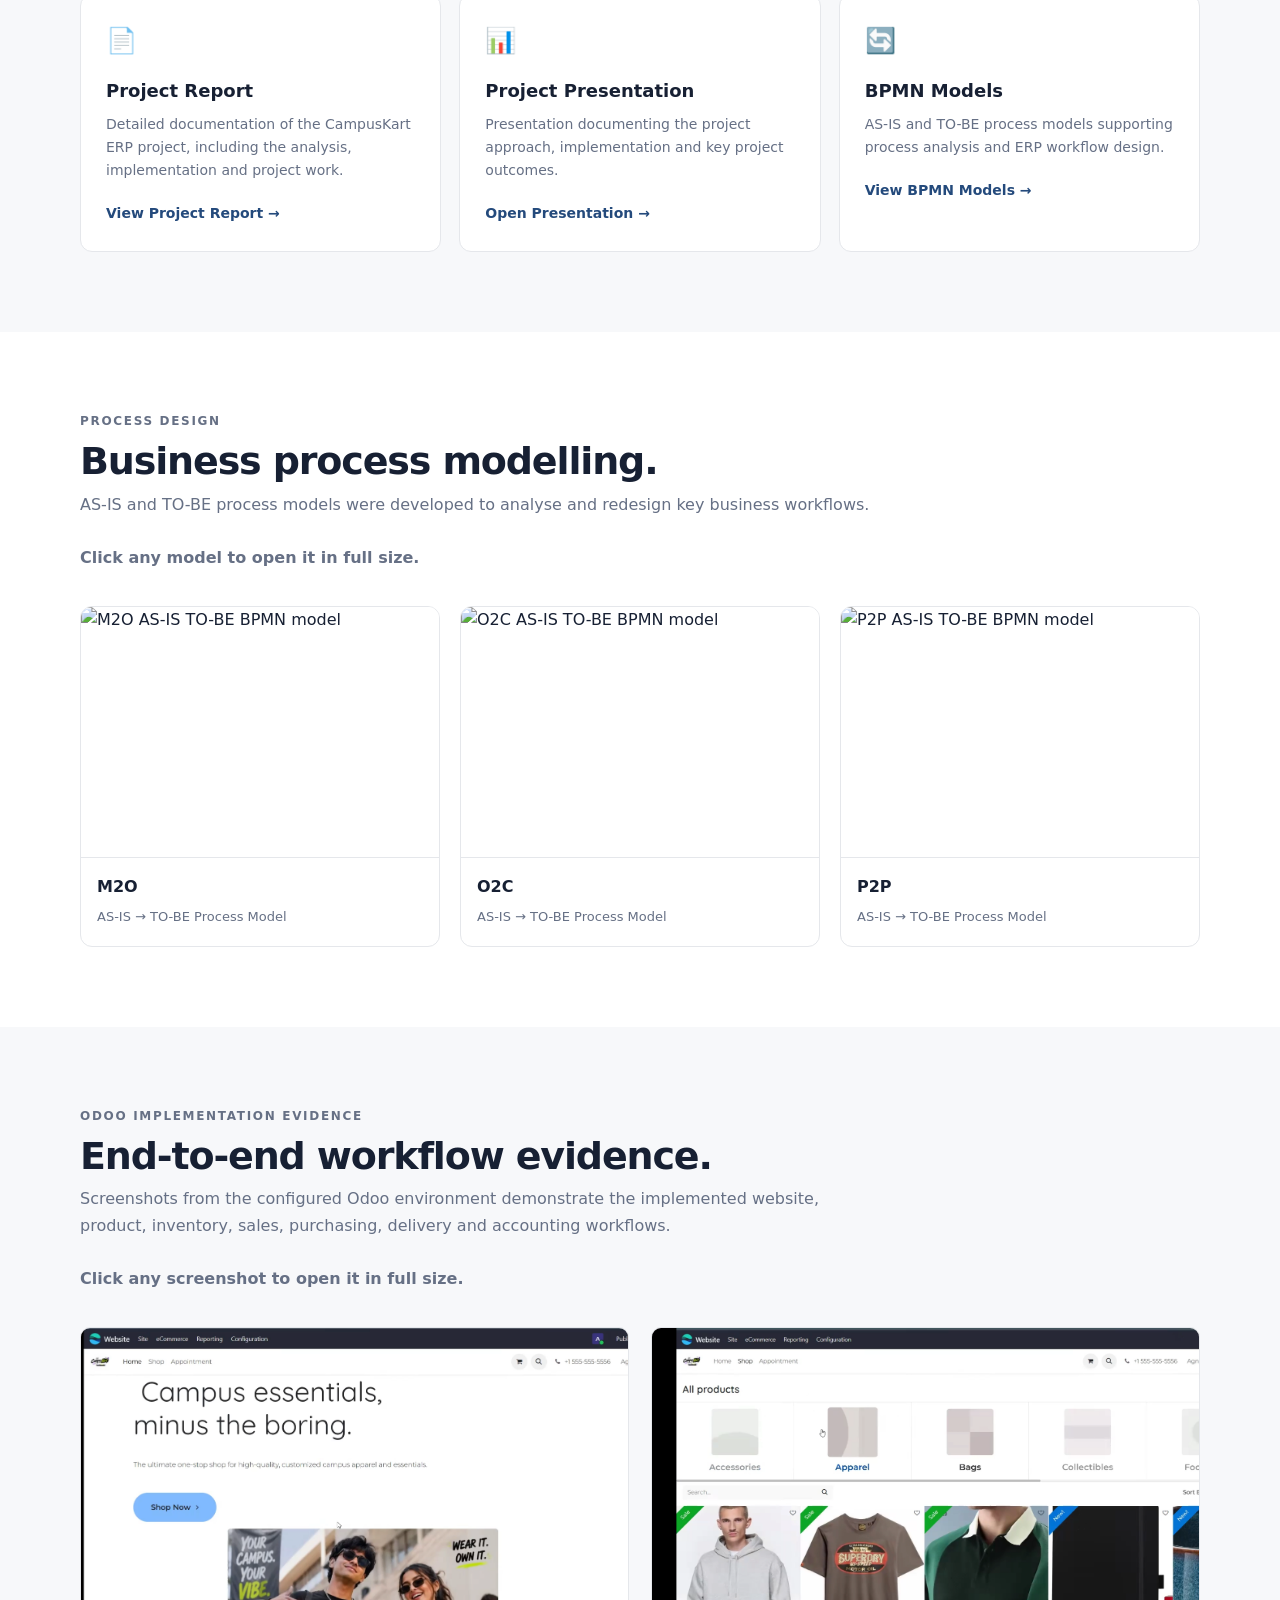
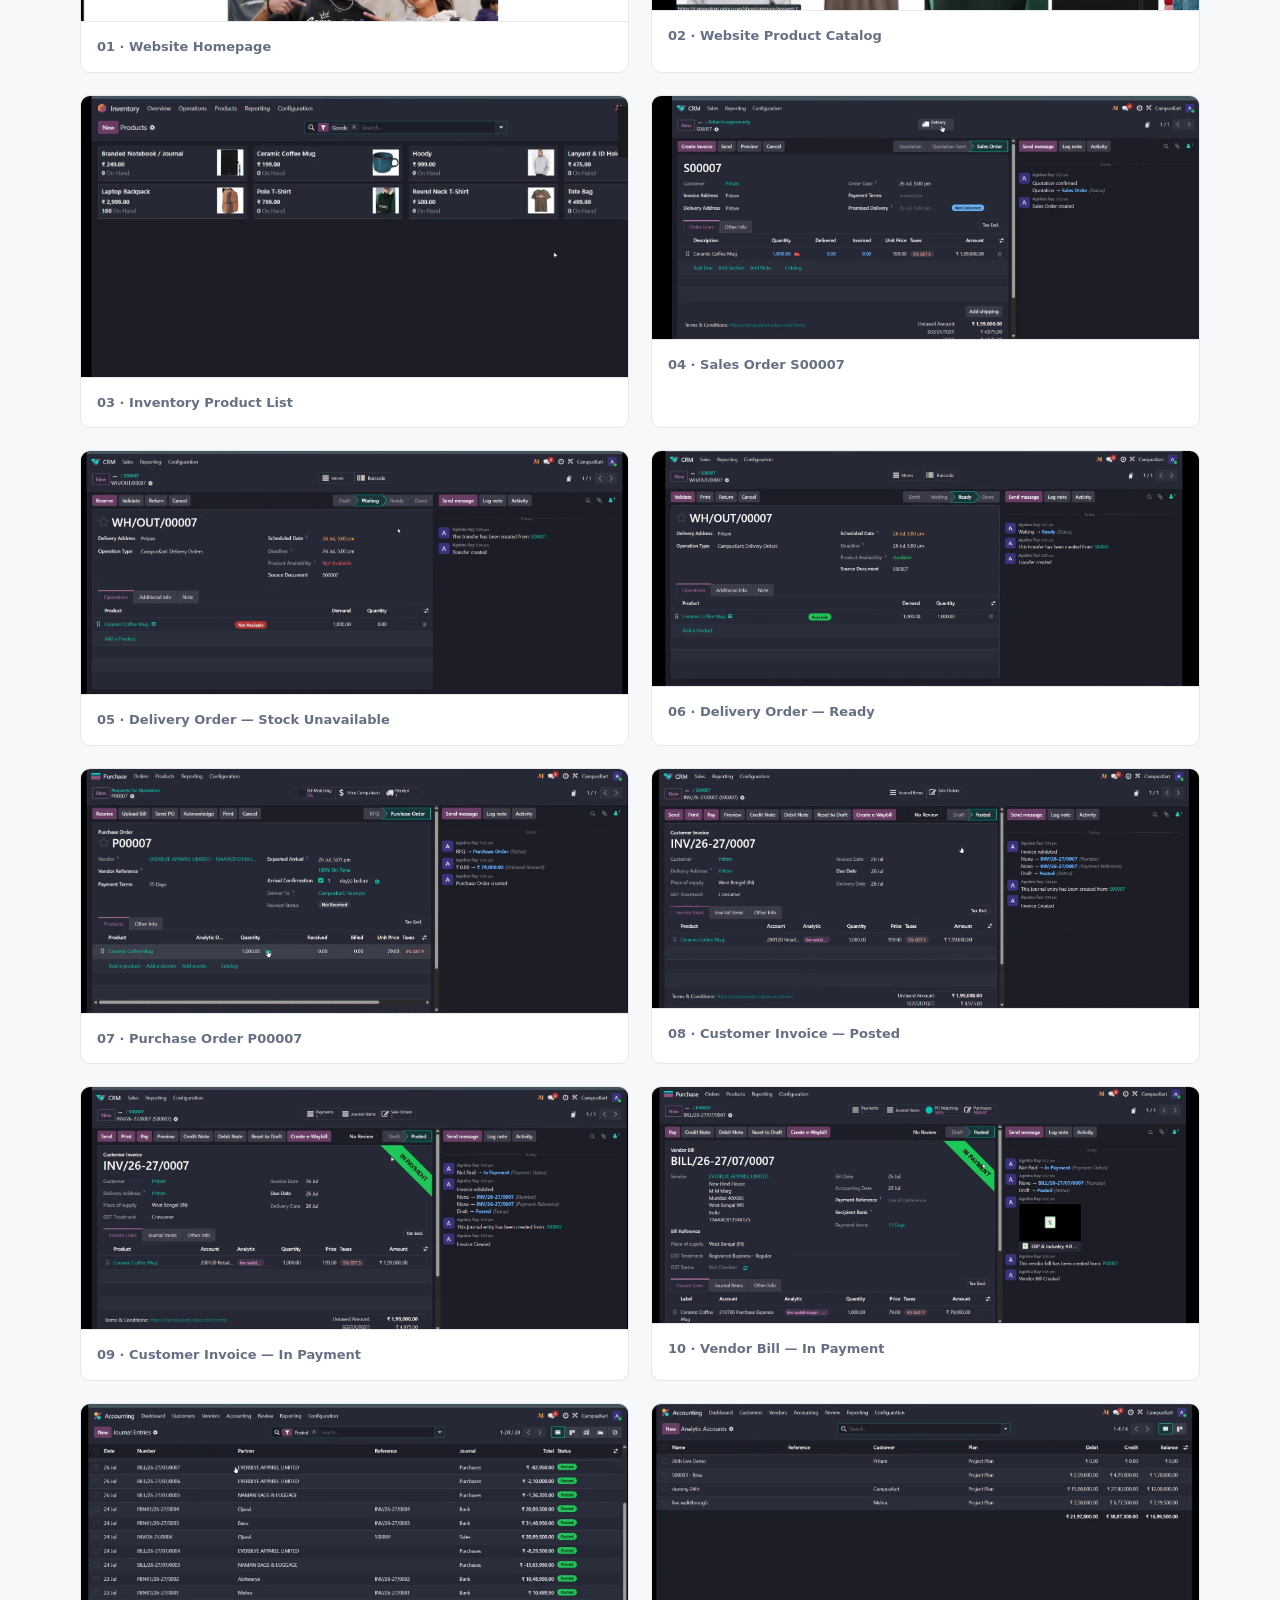
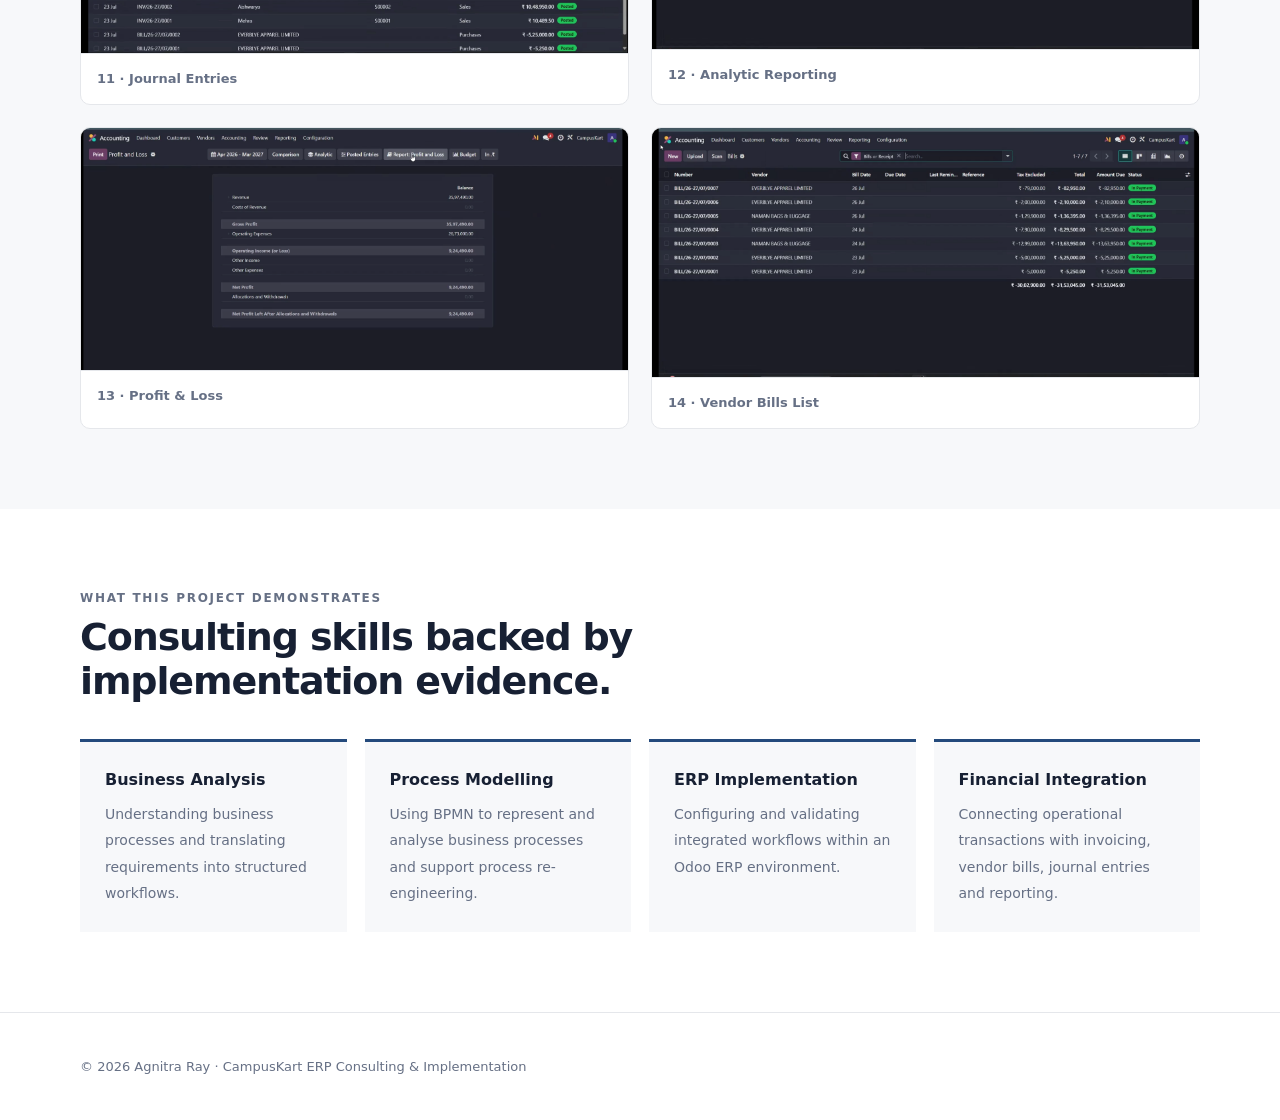
==== commit 1ca95c22: "Improve CampusKart evidence and BPMN presentation" ====
--- a/campuskart-evidence.html
+++ b/campuskart-evidence.html
@@ -1,8 +1,12 @@
 <!DOCTYPE html>
 <html lang="en">
+
 <head>
+
   <meta charset="UTF-8">
-  <meta name="viewport" content="width=device-width, initial-scale=1.0">
+
+  <meta name="viewport"
+        content="width=device-width, initial-scale=1.0">
 
   <title>CampusKart | ERP Consulting & Odoo Implementation</title>
 
@@ -10,6 +14,7 @@
         content="CampusKart ERP consulting and Odoo implementation case study by Agnitra Ray.">
 
   <style>
+
     :root {
       --ink: #172033;
       --muted: #667085;
@@ -31,8 +36,10 @@
 
     body {
       margin: 0;
-      font-family: Inter, ui-sans-serif, system-ui, -apple-system,
-        BlinkMacSystemFont, "Segoe UI", sans-serif;
+      font-family: Inter, ui-sans-serif, system-ui,
+        -apple-system, BlinkMacSystemFont,
+        "Segoe UI", sans-serif;
+
       color: var(--ink);
       background: var(--paper);
       line-height: 1.65;
@@ -44,43 +51,65 @@
     }
 
     .container {
-      width: min(var(--max), calc(100% - 48px));
+      width: min(
+        var(--max),
+        calc(100% - 48px)
+      );
+
       margin: 0 auto;
     }
 
-    /* NAVIGATION */
+
+    /* =========================
+       NAVIGATION
+       ========================= */
 
     .site-header {
       position: sticky;
       top: 0;
       z-index: 10;
+
       background: rgba(255,255,255,.96);
+
       border-bottom: 1px solid var(--line);
+
       backdrop-filter: blur(8px);
     }
 
     .nav {
       height: 70px;
+
       display: flex;
+
       align-items: center;
+
       justify-content: space-between;
     }
 
     .brand {
       width: 38px;
       height: 38px;
+
       display: grid;
+
       place-items: center;
+
       border: 1px solid #ccd3dd;
+
       border-radius: 8px;
+
       font-weight: 800;
+
       letter-spacing: -.04em;
     }
 
     .nav-links {
       display: flex;
+
       gap: 28px;
+
       font-size: 14px;
+
       color: #4b5563;
     }
 
@@ -88,15 +117,20 @@
       color: var(--accent);
     }
 
-    /* HERO */
+
+    /* =========================
+       HERO
+       ========================= */
 
     .hero {
       padding: 90px 0 70px;
+
       background: linear-gradient(
         180deg,
         #ffffff 0%,
         #f8fafc 100%
       );
+
       border-bottom: 1px solid var(--line);
     }
 
@@ -104,17 +138,29 @@
     .section-label,
     .project-type {
       margin: 0;
+
       font-size: 12px;
+
       font-weight: 800;
+
       letter-spacing: .14em;
+
       color: var(--accent);
     }
 
     .hero h1 {
       max-width: 850px;
+
       margin: 18px 0 22px;
-      font-size: clamp(42px, 6vw, 72px);
+
+      font-size: clamp(
+        42px,
+        6vw,
+        72px
+      );
+
       line-height: 1.05;
+
       letter-spacing: -.045em;
     }
 
@@ -123,77 +169,108 @@
     }
 
     .hero-text {
-      max-width: 760px;
+      max-width: 780px;
+
       margin: 0;
+
       color: var(--muted);
+
       font-size: 18px;
     }
 
     .back-link {
       display: inline-flex;
+
       margin-top: 32px;
+
       color: var(--accent);
+
       font-size: 14px;
+
       font-weight: 750;
     }
 
-    /* SECTIONS */
+
+    /* =========================
+       SECTIONS
+       ========================= */
 
     .section {
       padding: 80px 0;
     }
 
     .section-heading {
-      max-width: 760px;
+      max-width: 800px;
+
       margin-bottom: 35px;
     }
 
     .section-heading h2 {
-      margin: 8px 0 8px;
+      margin: 8px 0;
+
       font-size: 38px;
+
       line-height: 1.15;
+
       letter-spacing: -.03em;
     }
 
     .section-heading p {
       margin: 0;
+
       color: var(--muted);
     }
 
-    /* OVERVIEW */
+
+    /* =========================
+       OVERVIEW
+       ========================= */
 
     .overview {
       display: grid;
-      grid-template-columns: 1.25fr .75fr;
+
+      grid-template-columns:
+        1.25fr .75fr;
+
       gap: 28px;
     }
 
     .overview-card {
       padding: 30px;
+
       border: 1px solid var(--line);
+
       border-radius: 12px;
+
       background: #fff;
     }
 
     .overview-card h3 {
       margin: 0 0 12px;
+
       font-size: 20px;
     }
 
     .overview-card p {
       margin: 0;
+
       color: var(--muted);
     }
 
     .scope-list {
       margin: 0;
+
       padding: 0;
+
       list-style: none;
     }
 
     .scope-list li {
       padding: 12px 0;
-      border-bottom: 1px solid var(--line);
+
+      border-bottom:
+        1px solid var(--line);
+
       font-weight: 650;
     }
 
@@ -201,158 +278,261 @@
       border-bottom: 0;
     }
 
-    /* DELIVERABLES */
+
+    /* =========================
+       DELIVERABLES
+       ========================= */
 
     .deliverables {
       display: grid;
-      grid-template-columns: repeat(3, 1fr);
+
+      grid-template-columns:
+        repeat(3, 1fr);
+
       gap: 18px;
     }
 
     .deliverable {
       padding: 25px;
+
       border: 1px solid var(--line);
+
       border-radius: 12px;
+
       background: #fff;
-      transition: transform .2s ease, box-shadow .2s ease;
+
+      transition:
+        transform .2s ease,
+        box-shadow .2s ease;
     }
 
     .deliverable:hover {
       transform: translateY(-3px);
-      box-shadow: 0 12px 30px rgba(23,32,51,.08);
+
+      box-shadow:
+        0 12px 30px
+        rgba(23,32,51,.08);
     }
 
     .deliverable-icon {
       font-size: 25px;
+
       margin-bottom: 15px;
     }
 
     .deliverable h3 {
       margin: 0 0 7px;
+
       font-size: 18px;
     }
 
     .deliverable p {
       margin: 0 0 18px;
+
       color: var(--muted);
+
       font-size: 14px;
     }
 
     .deliverable-link {
       color: var(--accent);
+
       font-size: 14px;
+
       font-weight: 800;
     }
 
-    /* BPMN */
+
+    /* =========================
+       BPMN
+       ========================= */
+
+    .bpmn-grid {
+      display: grid;
+
+      grid-template-columns:
+        repeat(3, 1fr);
+
+      gap: 20px;
+    }
 
     .bpmn-card {
-      display: flex;
-      align-items: center;
-      justify-content: space-between;
-      gap: 25px;
-      padding: 28px;
-      border: 1px solid #d7e3f1;
+      overflow: hidden;
+
+      border: 1px solid var(--line);
+
       border-radius: 12px;
-      background: var(--accent-light);
-    }
-
-    .bpmn-card h3 {
-      margin: 0 0 5px;
-    }
-
-    .bpmn-card p {
-      margin: 0;
+
+      background: #fff;
+
+      transition:
+        transform .2s ease,
+        box-shadow .2s ease;
+    }
+
+    .bpmn-card:hover {
+      transform: translateY(-3px);
+
+      box-shadow:
+        0 12px 30px
+        rgba(23,32,51,.08);
+    }
+
+    .bpmn-card a {
+      display: block;
+    }
+
+    .bpmn-card img {
+      display: block;
+
+      width: 100%;
+
+      height: 250px;
+
+      object-fit: contain;
+
+      background: #fff;
+    }
+
+    .bpmn-caption {
+      padding: 16px;
+
+      border-top:
+        1px solid var(--line);
+    }
+
+    .bpmn-caption strong {
+      display: block;
+
+      margin-bottom: 3px;
+    }
+
+    .bpmn-caption span {
       color: var(--muted);
-    }
-
-    .button {
-      display: inline-flex;
-      align-items: center;
-      justify-content: center;
-      padding: 11px 18px;
-      border-radius: 7px;
-      font-size: 14px;
-      font-weight: 750;
-      border: 1px solid var(--accent);
-      white-space: nowrap;
-    }
-
-    .button.primary {
-      color: white;
-      background: var(--accent);
-    }
-
-    .button.secondary {
-      color: var(--accent);
-      background: white;
-    }
-
-    /* EVIDENCE */
+
+      font-size: 13px;
+    }
+
+
+    /* =========================
+       EVIDENCE
+       ========================= */
 
     .evidence-grid {
       display: grid;
-      grid-template-columns: repeat(2, 1fr);
+
+      grid-template-columns:
+        repeat(2, 1fr);
+
       gap: 22px;
     }
 
     .evidence-item {
       overflow: hidden;
+
       border: 1px solid var(--line);
+
       border-radius: 10px;
+
       background: #fff;
+    }
+
+    .evidence-item a {
+      display: block;
     }
 
     .evidence-item img {
       display: block;
+
       width: 100%;
+
       height: auto;
+
+      transition:
+        transform .25s ease;
+    }
+
+    .evidence-item img:hover {
+      transform: scale(1.015);
     }
 
     .evidence-caption {
       padding: 14px 16px;
+
       font-size: 13px;
+
       font-weight: 700;
+
       color: var(--muted);
-      border-top: 1px solid var(--line);
-    }
-
-    /* TAKEAWAYS */
+
+      border-top:
+        1px solid var(--line);
+    }
+
+
+    /* =========================
+       TAKEAWAYS
+       ========================= */
 
     .takeaways {
       display: grid;
-      grid-template-columns: repeat(4, 1fr);
+
+      grid-template-columns:
+        repeat(4, 1fr);
+
       gap: 18px;
     }
 
     .takeaway {
       padding: 25px;
-      border-top: 3px solid var(--accent);
+
+      border-top:
+        3px solid var(--accent);
+
       background: var(--soft);
     }
 
     .takeaway strong {
       display: block;
+
       margin-bottom: 8px;
     }
 
     .takeaway span {
       color: var(--muted);
+
       font-size: 14px;
     }
 
-    /* FOOTER */
+
+    /* =========================
+       FOOTER
+       ========================= */
 
     footer {
       padding: 30px 0;
-      border-top: 1px solid var(--line);
+
+      border-top:
+        1px solid var(--line);
+
       color: var(--muted);
+
       font-size: 13px;
     }
 
-    @media (max-width: 800px) {
+
+    /* =========================
+       MOBILE
+       ========================= */
+
+    @media (max-width: 850px) {
+
       .container {
-        width: min(var(--max), calc(100% - 30px));
+        width:
+          min(
+            var(--max),
+            calc(100% - 30px)
+          );
       }
 
       .nav-links {
@@ -361,577 +541,978 @@
 
       .overview,
       .deliverables,
+      .bpmn-grid,
       .evidence-grid,
       .takeaways {
         grid-template-columns: 1fr;
       }
 
-      .bpmn-card {
-        align-items: flex-start;
-        flex-direction: column;
+      .hero {
+        padding:
+          65px 0 55px;
       }
 
-      .hero {
-        padding: 65px 0 55px;
-      }
-    }
+    }
+
   </style>
+
 </head>
 
+
 <body>
 
+
+<!-- =========================
+     NAVIGATION
+     ========================= -->
+
 <header class="site-header">
+
   <div class="container nav">
 
-    <a class="brand" href="index.html">AR</a>
+    <a
+      class="brand"
+      href="index.html">
+      AR
+    </a>
 
     <nav class="nav-links">
-      <a href="#overview">Overview</a>
-      <a href="#deliverables">Deliverables</a>
-      <a href="#evidence">Evidence</a>
-      <a href="index.html">Portfolio</a>
+
+      <a href="#overview">
+        Overview
+      </a>
+
+      <a href="#deliverables">
+        Deliverables
+      </a>
+
+      <a href="#bpmn">
+        BPMN
+      </a>
+
+      <a href="#evidence">
+        Evidence
+      </a>
+
+      <a href="index.html">
+        Portfolio
+      </a>
+
     </nav>
 
   </div>
+
 </header>
 
 
+
 <main>
 
-  <!-- HERO -->
-
-  <section class="hero">
-
-    <div class="container">
-
-      <p class="eyebrow">
-        ERP · BUSINESS PROCESS · ODOO
+
+<!-- =========================
+     HERO
+     ========================= -->
+
+<section class="hero">
+
+  <div class="container">
+
+    <p class="eyebrow">
+      ERP · BUSINESS PROCESS · ODOO
+    </p>
+
+    <h1>
+
+      CampusKart —
+
+      <span>
+        ERP Consulting & Implementation.
+      </span>
+
+    </h1>
+
+    <p class="hero-text">
+
+      An end-to-end ERP consulting and implementation
+      project involving business process analysis,
+      BPMN modelling, process re-engineering and Odoo
+      implementation across sales, inventory, procurement
+      and accounting workflows.
+
+    </p>
+
+    <a
+      href="index.html#projects"
+      class="back-link">
+
+      ← Back to Portfolio
+
+    </a>
+
+  </div>
+
+</section>
+
+
+
+<!-- =========================
+     OVERVIEW
+     ========================= -->
+
+<section
+  id="overview"
+  class="section">
+
+  <div class="container">
+
+    <div class="section-heading">
+
+      <p class="section-label">
+        PROJECT OVERVIEW
       </p>
 
-      <h1>
-        CampusKart —
-        <span>ERP Consulting & Implementation.</span>
-      </h1>
-
-      <p class="hero-text">
-        An end-to-end ERP consulting and implementation project involving
-        business process analysis, BPMN modelling, process re-engineering
-        and Odoo implementation across sales, inventory, procurement
-        and accounting workflows.
+      <h2>
+        From business process analysis
+        to ERP implementation.
+      </h2>
+
+      <p>
+
+        The project focused on understanding
+        business workflows, modelling processes,
+        identifying improvement opportunities and
+        implementing the resulting workflows in Odoo.
+
       </p>
 
-      <a href="index.html#projects" class="back-link">
-        ← Back to Portfolio
-      </a>
-
     </div>
 
-  </section>
-
-
-  <!-- OVERVIEW -->
-
-  <section id="overview" class="section">
-
-    <div class="container">
-
-      <div class="section-heading">
-
-        <p class="section-label">PROJECT OVERVIEW</p>
-
-        <h2>From business process analysis to ERP implementation.</h2>
+
+    <div class="overview">
+
+
+      <div class="overview-card">
+
+        <h3>
+          Consulting Approach
+        </h3>
 
         <p>
-          The project focused on understanding business workflows,
-          modelling processes, identifying improvement opportunities
-          and implementing the resulting workflows in Odoo.
+
+          The project combines business process
+          analysis, BPMN modelling, process
+          re-engineering and ERP implementation
+          to translate business requirements into
+          an integrated operating workflow.
+
         </p>
 
       </div>
 
 
-      <div class="overview">
-
-        <div class="overview-card">
-
-          <h3>Consulting Approach</h3>
-
-          <p>
-            The project combines business process analysis,
-            BPMN modelling, process re-engineering and ERP
-            implementation to translate business requirements
-            into an integrated operating workflow.
-          </p>
-
-        </div>
-
-
-        <div class="overview-card">
-
-          <h3>Project Scope</h3>
-
-          <ul class="scope-list">
-
-            <li>01 · Business Process Analysis</li>
-
-            <li>02 · BPMN & Process Re-engineering</li>
-
-            <li>03 · Odoo ERP Implementation</li>
-
-            <li>04 · End-to-End Transaction Validation</li>
-
-          </ul>
-
-        </div>
+      <div class="overview-card">
+
+        <h3>
+          Project Scope
+        </h3>
+
+        <ul class="scope-list">
+
+          <li>
+            01 · Business Process Analysis
+          </li>
+
+          <li>
+            02 · BPMN & Process Re-engineering
+          </li>
+
+          <li>
+            03 · Odoo ERP Implementation
+          </li>
+
+          <li>
+            04 · End-to-End Transaction Validation
+          </li>
+
+        </ul>
 
       </div>
 
     </div>
 
-  </section>
-
-
-  <!-- DELIVERABLES -->
-
-  <section id="deliverables" class="section" style="background:#f7f8fa;">
-
-    <div class="container">
-
-      <div class="section-heading">
-
-        <p class="section-label">PROJECT DELIVERABLES</p>
-
-        <h2>Supporting work & documentation.</h2>
+  </div>
+
+</section>
+
+
+
+<!-- =========================
+     DELIVERABLES
+     ========================= -->
+
+<section
+  id="deliverables"
+  class="section"
+  style="background:#f7f8fa;">
+
+  <div class="container">
+
+    <div class="section-heading">
+
+      <p class="section-label">
+        PROJECT DELIVERABLES
+      </p>
+
+      <h2>
+        Supporting work & documentation.
+      </h2>
+
+      <p>
+
+        The underlying project documentation
+        provides additional detail beyond the
+        implementation evidence.
+
+      </p>
+
+    </div>
+
+
+    <div class="deliverables">
+
+
+      <!-- REPORT -->
+
+      <article class="deliverable">
+
+        <div class="deliverable-icon">
+          📄
+        </div>
+
+        <h3>
+          Project Report
+        </h3>
 
         <p>
-          The underlying project documentation provides additional
-          detail beyond the implementation screenshots.
+
+          Detailed documentation of the
+          CampusKart ERP project, including
+          the analysis, implementation and
+          project work.
+
         </p>
 
-      </div>
-
-
-      <div class="deliverables">
-
-        <!-- REPORT -->
-
-        <article class="deliverable">
-
-          <div class="deliverable-icon">📄</div>
-
-          <h3>Project Report</h3>
-
-          <p>
-            Detailed documentation of the CampusKart ERP project,
-            including the analysis, implementation and project work.
-          </p>
-
-          <a
-            class="deliverable-link"
-            href="assets/campuskart/CampusKart_Project_Report.pdf"
-            target="_blank">
-            View Project Report →
-          </a>
-
-        </article>
-
-
-        <!-- PRESENTATION -->
-
-        <article class="deliverable">
-
-          <div class="deliverable-icon">📊</div>
-
-          <h3>Project Presentation</h3>
-
-          <p>
-            Presentation documenting the project approach,
-            implementation and key project outcomes.
-          </p>
-
-          <a
-            class="deliverable-link"
-            href="assets/campuskart/CampusKart_Project_Presentation.pptx"
-            target="_blank">
-            Open Presentation →
-          </a>
-
-        </article>
-
-
-        <!-- BPMN -->
-
-        <article class="deliverable">
-
-          <div class="deliverable-icon">🔄</div>
-
-          <h3>BPMN Models</h3>
-
-          <p>
-            Process models supporting business process analysis,
-            re-engineering and ERP workflow design.
-          </p>
-
-          <a
-            class="deliverable-link"
-            href="https://github.com/agnitra-ray/agnitra-ray.github.io/tree/main/assets/campuskart"
-            target="_blank">
-            View BPMN Models →
-          </a>
-
-        </article>
-
-      </div>
+        <a
+          class="deliverable-link"
+          href="assets/campuskart/CampusKart_Project_Report.pdf"
+          target="_blank">
+
+          View Project Report →
+
+        </a>
+
+      </article>
+
+
+
+      <!-- PRESENTATION -->
+
+      <article class="deliverable">
+
+        <div class="deliverable-icon">
+          📊
+        </div>
+
+        <h3>
+          Project Presentation
+        </h3>
+
+        <p>
+
+          Presentation documenting the
+          project approach, implementation
+          and key project outcomes.
+
+        </p>
+
+        <a
+          class="deliverable-link"
+          href="assets/campuskart/CampusKart_Project_Presentation.pptx"
+          target="_blank">
+
+          Open Presentation →
+
+        </a>
+
+      </article>
+
+
+
+      <!-- BPMN -->
+
+      <article class="deliverable">
+
+        <div class="deliverable-icon">
+          🔄
+        </div>
+
+        <h3>
+          BPMN Models
+        </h3>
+
+        <p>
+
+          AS-IS and TO-BE process models
+          supporting process analysis and
+          ERP workflow design.
+
+        </p>
+
+        <a
+          class="deliverable-link"
+          href="#bpmn">
+
+          View BPMN Models →
+
+        </a>
+
+      </article>
+
 
     </div>
 
-  </section>
-
-
-  <!-- BPMN / PROCESS -->
-
-  <section class="section">
-
-    <div class="container">
-
-      <div class="section-heading">
-
-        <p class="section-label">PROCESS DESIGN</p>
-
-        <h2>Business process modelling.</h2>
-
-        <p>
-          BPMN modelling was used to represent and analyse the
-          business workflows before translating them into ERP processes.
-        </p>
-
-      </div>
-
-
-      <div class="bpmn-card">
-
-        <div>
-
-          <h3>BPMN Process Models</h3>
-
-          <p>
-            Explore the process models and supporting project files
-            maintained with the CampusKart implementation evidence.
-          </p>
-
-        </div>
-
-        <a
-          class="button secondary"
-          href="https://github.com/agnitra-ray/agnitra-ray.github.io/tree/main/assets/campuskart"
-          target="_blank">
-          Open Models →
-        </a>
-
-      </div>
+  </div>
+
+</section>
+
+
+
+<!-- =========================
+     BPMN MODELS
+     ========================= -->
+
+<section
+  id="bpmn"
+  class="section">
+
+  <div class="container">
+
+
+    <div class="section-heading">
+
+      <p class="section-label">
+        PROCESS DESIGN
+      </p>
+
+      <h2>
+        Business process modelling.
+      </h2>
+
+      <p>
+
+        AS-IS and TO-BE process models were
+        developed to analyse and redesign
+        key business workflows.
+
+        <br><br>
+
+        <strong>
+          Click any model to open it in full size.
+        </strong>
+
+      </p>
 
     </div>
 
-  </section>
-
-
-  <!-- IMPLEMENTATION EVIDENCE -->
-
-  <section id="evidence" class="section" style="background:#f7f8fa;">
-
-    <div class="container">
-
-      <div class="section-heading">
-
-        <p class="section-label">ODOO IMPLEMENTATION EVIDENCE</p>
-
-        <h2>End-to-end workflow evidence.</h2>
-
-        <p>
-          Screenshots from the configured Odoo environment demonstrate
-          the implemented website, product, inventory, sales, purchasing,
-          delivery and accounting workflows.
-        </p>
-
-      </div>
-
-
-      <div class="evidence-grid">
-
-
-        <article class="evidence-item">
+
+
+    <div class="bpmn-grid">
+
+
+      <!-- M2O -->
+
+      <article class="bpmn-card">
+
+        <a
+          href="assets/campuskart/M2O_AS_IS_TO_BE.png"
+          target="_blank">
+
+          <img
+            src="assets/campuskart/M2O_AS_IS_TO_BE.png"
+            alt="M2O AS-IS TO-BE BPMN model">
+
+        </a>
+
+        <div class="bpmn-caption">
+
+          <strong>
+            M2O
+          </strong>
+
+          <span>
+            AS-IS → TO-BE Process Model
+          </span>
+
+        </div>
+
+      </article>
+
+
+
+      <!-- O2C -->
+
+      <article class="bpmn-card">
+
+        <a
+          href="assets/campuskart/O2C_AS_IS_TO_BE.png"
+          target="_blank">
+
+          <img
+            src="assets/campuskart/O2C_AS_IS_TO_BE.png"
+            alt="O2C AS-IS TO-BE BPMN model">
+
+        </a>
+
+        <div class="bpmn-caption">
+
+          <strong>
+            O2C
+          </strong>
+
+          <span>
+            AS-IS → TO-BE Process Model
+          </span>
+
+        </div>
+
+      </article>
+
+
+
+      <!-- P2P -->
+
+      <article class="bpmn-card">
+
+        <a
+          href="assets/campuskart/P2P_AS_IS_TO_BE.png"
+          target="_blank">
+
+          <img
+            src="assets/campuskart/P2P_AS_IS_TO_BE.png"
+            alt="P2P AS-IS TO-BE BPMN model">
+
+        </a>
+
+        <div class="bpmn-caption">
+
+          <strong>
+            P2P
+          </strong>
+
+          <span>
+            AS-IS → TO-BE Process Model
+          </span>
+
+        </div>
+
+      </article>
+
+
+    </div>
+
+  </div>
+
+</section>
+
+
+
+<!-- =========================
+     ODOO EVIDENCE
+     ========================= -->
+
+<section
+  id="evidence"
+  class="section"
+  style="background:#f7f8fa;">
+
+  <div class="container">
+
+
+    <div class="section-heading">
+
+      <p class="section-label">
+        ODOO IMPLEMENTATION EVIDENCE
+      </p>
+
+      <h2>
+        End-to-end workflow evidence.
+      </h2>
+
+      <p>
+
+        Screenshots from the configured Odoo
+        environment demonstrate the implemented
+        website, product, inventory, sales,
+        purchasing, delivery and accounting workflows.
+
+        <br><br>
+
+        <strong>
+          Click any screenshot to open it in full size.
+        </strong>
+
+      </p>
+
+    </div>
+
+
+
+    <div class="evidence-grid">
+
+
+      <!-- 01 -->
+
+      <article class="evidence-item">
+
+        <a
+          href="assets/campuskart/01_Website_Homepage.png"
+          target="_blank">
 
           <img
             src="assets/campuskart/01_Website_Homepage.png"
             alt="CampusKart Odoo website homepage">
 
-          <div class="evidence-caption">
-            01 · Website Homepage
-          </div>
-
-        </article>
-
-
-        <article class="evidence-item">
+        </a>
+
+        <div class="evidence-caption">
+          01 · Website Homepage
+        </div>
+
+      </article>
+
+
+
+      <!-- 02 -->
+
+      <article class="evidence-item">
+
+        <a
+          href="assets/campuskart/02_Website_Product_Catalog.png"
+          target="_blank">
 
           <img
             src="assets/campuskart/02_Website_Product_Catalog.png"
             alt="CampusKart product catalog">
 
-          <div class="evidence-caption">
-            02 · Website Product Catalog
-          </div>
-
-        </article>
-
-
-        <article class="evidence-item">
+        </a>
+
+        <div class="evidence-caption">
+          02 · Website Product Catalog
+        </div>
+
+      </article>
+
+
+
+      <!-- 03 -->
+
+      <article class="evidence-item">
+
+        <a
+          href="assets/campuskart/03_Inventory_Product_List.png"
+          target="_blank">
 
           <img
             src="assets/campuskart/03_Inventory_Product_List.png"
             alt="CampusKart inventory product list">
 
-          <div class="evidence-caption">
-            03 · Inventory Product List
-          </div>
-
-        </article>
-
-
-        <article class="evidence-item">
+        </a>
+
+        <div class="evidence-caption">
+          03 · Inventory Product List
+        </div>
+
+      </article>
+
+
+
+      <!-- 04 -->
+
+      <article class="evidence-item">
+
+        <a
+          href="assets/campuskart/04_Sales_Order_S00007.png"
+          target="_blank">
 
           <img
             src="assets/campuskart/04_Sales_Order_S00007.png"
             alt="CampusKart sales order">
 
-          <div class="evidence-caption">
-            04 · Sales Order S00007
-          </div>
-
-        </article>
-
-
-        <article class="evidence-item">
+        </a>
+
+        <div class="evidence-caption">
+          04 · Sales Order S00007
+        </div>
+
+      </article>
+
+
+
+      <!-- 05 -->
+
+      <article class="evidence-item">
+
+        <a
+          href="assets/campuskart/05_Delivery_Order_Stock_Unavailable.png"
+          target="_blank">
 
           <img
             src="assets/campuskart/05_Delivery_Order_Stock_Unavailable.png"
             alt="CampusKart delivery order stock unavailable">
 
-          <div class="evidence-caption">
-            05 · Delivery Order — Stock Unavailable
-          </div>
-
-        </article>
-
-
-        <article class="evidence-item">
+        </a>
+
+        <div class="evidence-caption">
+          05 · Delivery Order — Stock Unavailable
+        </div>
+
+      </article>
+
+
+
+      <!-- 06 -->
+
+      <article class="evidence-item">
+
+        <a
+          href="assets/campuskart/06_Delivery_Order_Ready.png"
+          target="_blank">
 
           <img
             src="assets/campuskart/06_Delivery_Order_Ready.png"
             alt="CampusKart delivery order ready">
 
-          <div class="evidence-caption">
-            06 · Delivery Order — Ready
-          </div>
-
-        </article>
-
-
-        <article class="evidence-item">
+        </a>
+
+        <div class="evidence-caption">
+          06 · Delivery Order — Ready
+        </div>
+
+      </article>
+
+
+
+      <!-- 07 -->
+
+      <article class="evidence-item">
+
+        <a
+          href="assets/campuskart/07_Purchase_Order_P00007.png"
+          target="_blank">
 
           <img
             src="assets/campuskart/07_Purchase_Order_P00007.png"
             alt="CampusKart purchase order">
 
-          <div class="evidence-caption">
-            07 · Purchase Order P00007
-          </div>
-
-        </article>
-
-
-        <article class="evidence-item">
+        </a>
+
+        <div class="evidence-caption">
+          07 · Purchase Order P00007
+        </div>
+
+      </article>
+
+
+
+      <!-- 08 -->
+
+      <article class="evidence-item">
+
+        <a
+          href="assets/campuskart/08_Customer_Invoice_Posted.png"
+          target="_blank">
 
           <img
             src="assets/campuskart/08_Customer_Invoice_Posted.png"
             alt="CampusKart customer invoice posted">
 
-          <div class="evidence-caption">
-            08 · Customer Invoice — Posted
-          </div>
-
-        </article>
-
-
-        <article class="evidence-item">
+        </a>
+
+        <div class="evidence-caption">
+          08 · Customer Invoice — Posted
+        </div>
+
+      </article>
+
+
+
+      <!-- 09 -->
+
+      <article class="evidence-item">
+
+        <a
+          href="assets/campuskart/09_Customer_Invoice_In_Payment.png"
+          target="_blank">
 
           <img
             src="assets/campuskart/09_Customer_Invoice_In_Payment.png"
             alt="CampusKart customer invoice in payment">
 
-          <div class="evidence-caption">
-            09 · Customer Invoice — In Payment
-          </div>
-
-        </article>
-
-
-        <article class="evidence-item">
+        </a>
+
+        <div class="evidence-caption">
+          09 · Customer Invoice — In Payment
+        </div>
+
+      </article>
+
+
+
+      <!-- 10 -->
+
+      <article class="evidence-item">
+
+        <a
+          href="assets/campuskart/10_Vendor_Bill_In_Payment.png"
+          target="_blank">
 
           <img
             src="assets/campuskart/10_Vendor_Bill_In_Payment.png"
             alt="CampusKart vendor bill in payment">
 
-          <div class="evidence-caption">
-            10 · Vendor Bill — In Payment
-          </div>
-
-        </article>
-
-
-        <article class="evidence-item">
+        </a>
+
+        <div class="evidence-caption">
+          10 · Vendor Bill — In Payment
+        </div>
+
+      </article>
+
+
+
+      <!-- 11 -->
+
+      <article class="evidence-item">
+
+        <a
+          href="assets/campuskart/11_Journal_Entries.png"
+          target="_blank">
 
           <img
             src="assets/campuskart/11_Journal_Entries.png"
             alt="CampusKart journal entries">
 
-          <div class="evidence-caption">
-            11 · Journal Entries
-          </div>
-
-        </article>
-
-
-        <article class="evidence-item">
+        </a>
+
+        <div class="evidence-caption">
+          11 · Journal Entries
+        </div>
+
+      </article>
+
+
+
+      <!-- 12 -->
+
+      <article class="evidence-item">
+
+        <a
+          href="assets/campuskart/12_Analytic_Reporting.png"
+          target="_blank">
 
           <img
             src="assets/campuskart/12_Analytic_Reporting.png"
             alt="CampusKart analytic reporting">
 
-          <div class="evidence-caption">
-            12 · Analytic Reporting
-          </div>
-
-        </article>
-
-
-        <article class="evidence-item">
+        </a>
+
+        <div class="evidence-caption">
+          12 · Analytic Reporting
+        </div>
+
+      </article>
+
+
+
+      <!-- 13 -->
+
+      <article class="evidence-item">
+
+        <a
+          href="assets/campuskart/13_Profit_and_Loss.png"
+          target="_blank">
 
           <img
             src="assets/campuskart/13_Profit_and_Loss.png"
             alt="CampusKart profit and loss report">
 
-          <div class="evidence-caption">
-            13 · Profit & Loss
-          </div>
-
-        </article>
-
-
-        <article class="evidence-item">
+        </a>
+
+        <div class="evidence-caption">
+          13 · Profit & Loss
+        </div>
+
+      </article>
+
+
+
+      <!-- 14 -->
+
+      <article class="evidence-item">
+
+        <a
+          href="assets/campuskart/14_Vendor_Bills_List.png"
+          target="_blank">
 
           <img
             src="assets/campuskart/14_Vendor_Bills_List.png"
             alt="CampusKart vendor bills list">
 
-          <div class="evidence-caption">
-            14 · Vendor Bills List
-          </div>
-
-        </article>
-
+        </a>
+
+        <div class="evidence-caption">
+          14 · Vendor Bills List
+        </div>
+
+      </article>
+
+
+    </div>
+
+  </div>
+
+</section>
+
+
+
+<!-- =========================
+     TAKEAWAYS
+     ========================= -->
+
+<section class="section">
+
+  <div class="container">
+
+
+    <div class="section-heading">
+
+      <p class="section-label">
+        WHAT THIS PROJECT DEMONSTRATES
+      </p>
+
+      <h2>
+        Consulting skills backed by
+        implementation evidence.
+      </h2>
+
+    </div>
+
+
+
+    <div class="takeaways">
+
+
+      <div class="takeaway">
+
+        <strong>
+          Business Analysis
+        </strong>
+
+        <span>
+
+          Understanding business processes
+          and translating requirements into
+          structured workflows.
+
+        </span>
 
       </div>
 
+
+
+      <div class="takeaway">
+
+        <strong>
+          Process Modelling
+        </strong>
+
+        <span>
+
+          Using BPMN to represent and analyse
+          business processes and support
+          process re-engineering.
+
+        </span>
+
+      </div>
+
+
+
+      <div class="takeaway">
+
+        <strong>
+          ERP Implementation
+        </strong>
+
+        <span>
+
+          Configuring and validating integrated
+          workflows within an Odoo ERP environment.
+
+        </span>
+
+      </div>
+
+
+
+      <div class="takeaway">
+
+        <strong>
+          Financial Integration
+        </strong>
+
+        <span>
+
+          Connecting operational transactions
+          with invoicing, vendor bills, journal
+          entries and reporting.
+
+        </span>
+
+      </div>
+
+
     </div>
 
-  </section>
-
-
-  <!-- TAKEAWAYS -->
-
-  <section class="section">
-
-    <div class="container">
-
-      <div class="section-heading">
-
-        <p class="section-label">WHAT THIS PROJECT DEMONSTRATES</p>
-
-        <h2>Consulting skills backed by implementation evidence.</h2>
-
-      </div>
-
-
-      <div class="takeaways">
-
-        <div class="takeaway">
-
-          <strong>Business Analysis</strong>
-
-          <span>
-            Understanding business processes and translating
-            requirements into structured workflows.
-          </span>
-
-        </div>
-
-
-        <div class="takeaway">
-
-          <strong>Process Modelling</strong>
-
-          <span>
-            Using BPMN to represent and analyse business processes
-            and support process re-engineering.
-          </span>
-
-        </div>
-
-
-        <div class="takeaway">
-
-          <strong>ERP Implementation</strong>
-
-          <span>
-            Configuring and validating integrated workflows
-            within an Odoo ERP environment.
-          </span>
-
-        </div>
-
-
-        <div class="takeaway">
-
-          <strong>Financial Integration</strong>
-
-          <span>
-            Connecting operational transactions with invoicing,
-            vendor bills, journal entries and reporting.
-          </span>
-
-        </div>
-
-      </div>
-
-    </div>
-
-  </section>
+  </div>
+
+</section>
+
 
 </main>
 
 
+
+<!-- =========================
+     FOOTER
+     ========================= -->
+
 <footer>
 
   <div class="container">
 
     <p>
-      © 2026 Agnitra Ray · CampusKart ERP Consulting & Implementation
+
+      © 2026 Agnitra Ray ·
+      CampusKart ERP Consulting & Implementation
+
     </p>
 
   </div>
 
 </footer>
 
+
 </body>
+
 </html>
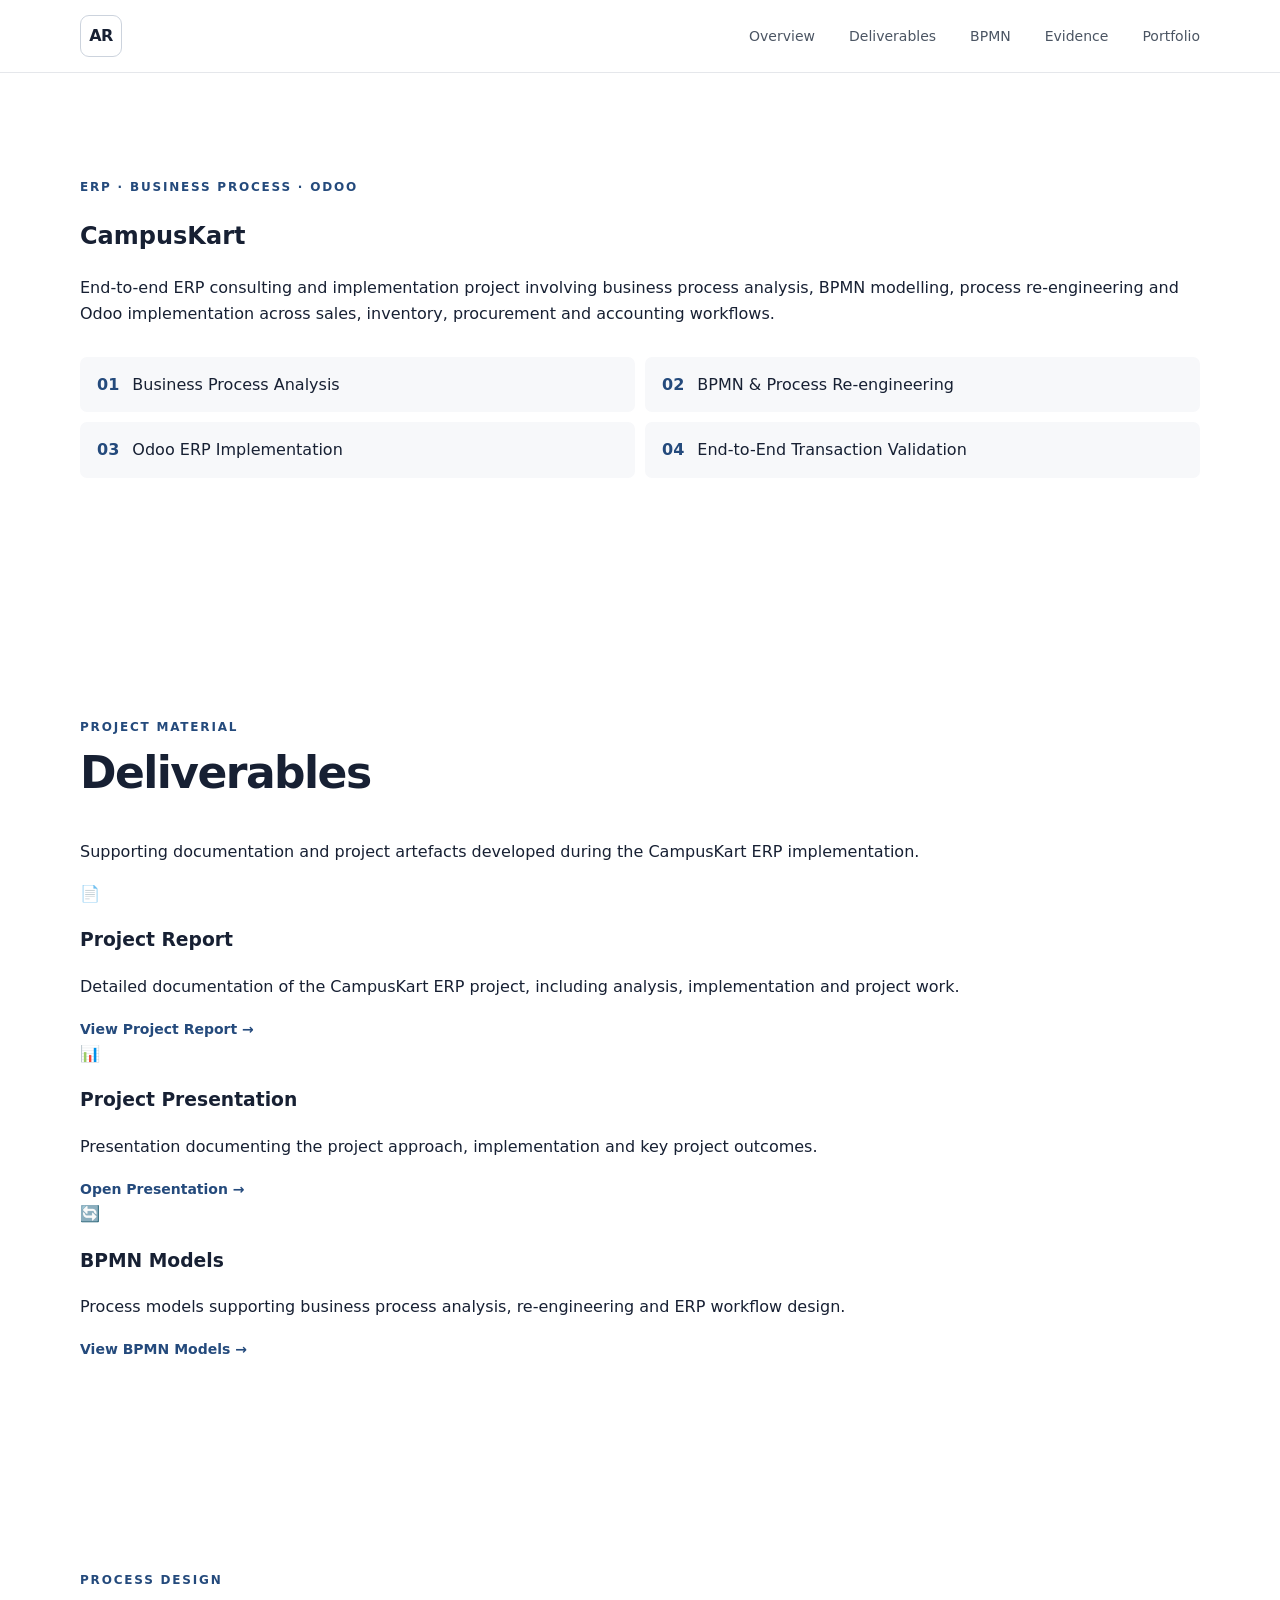
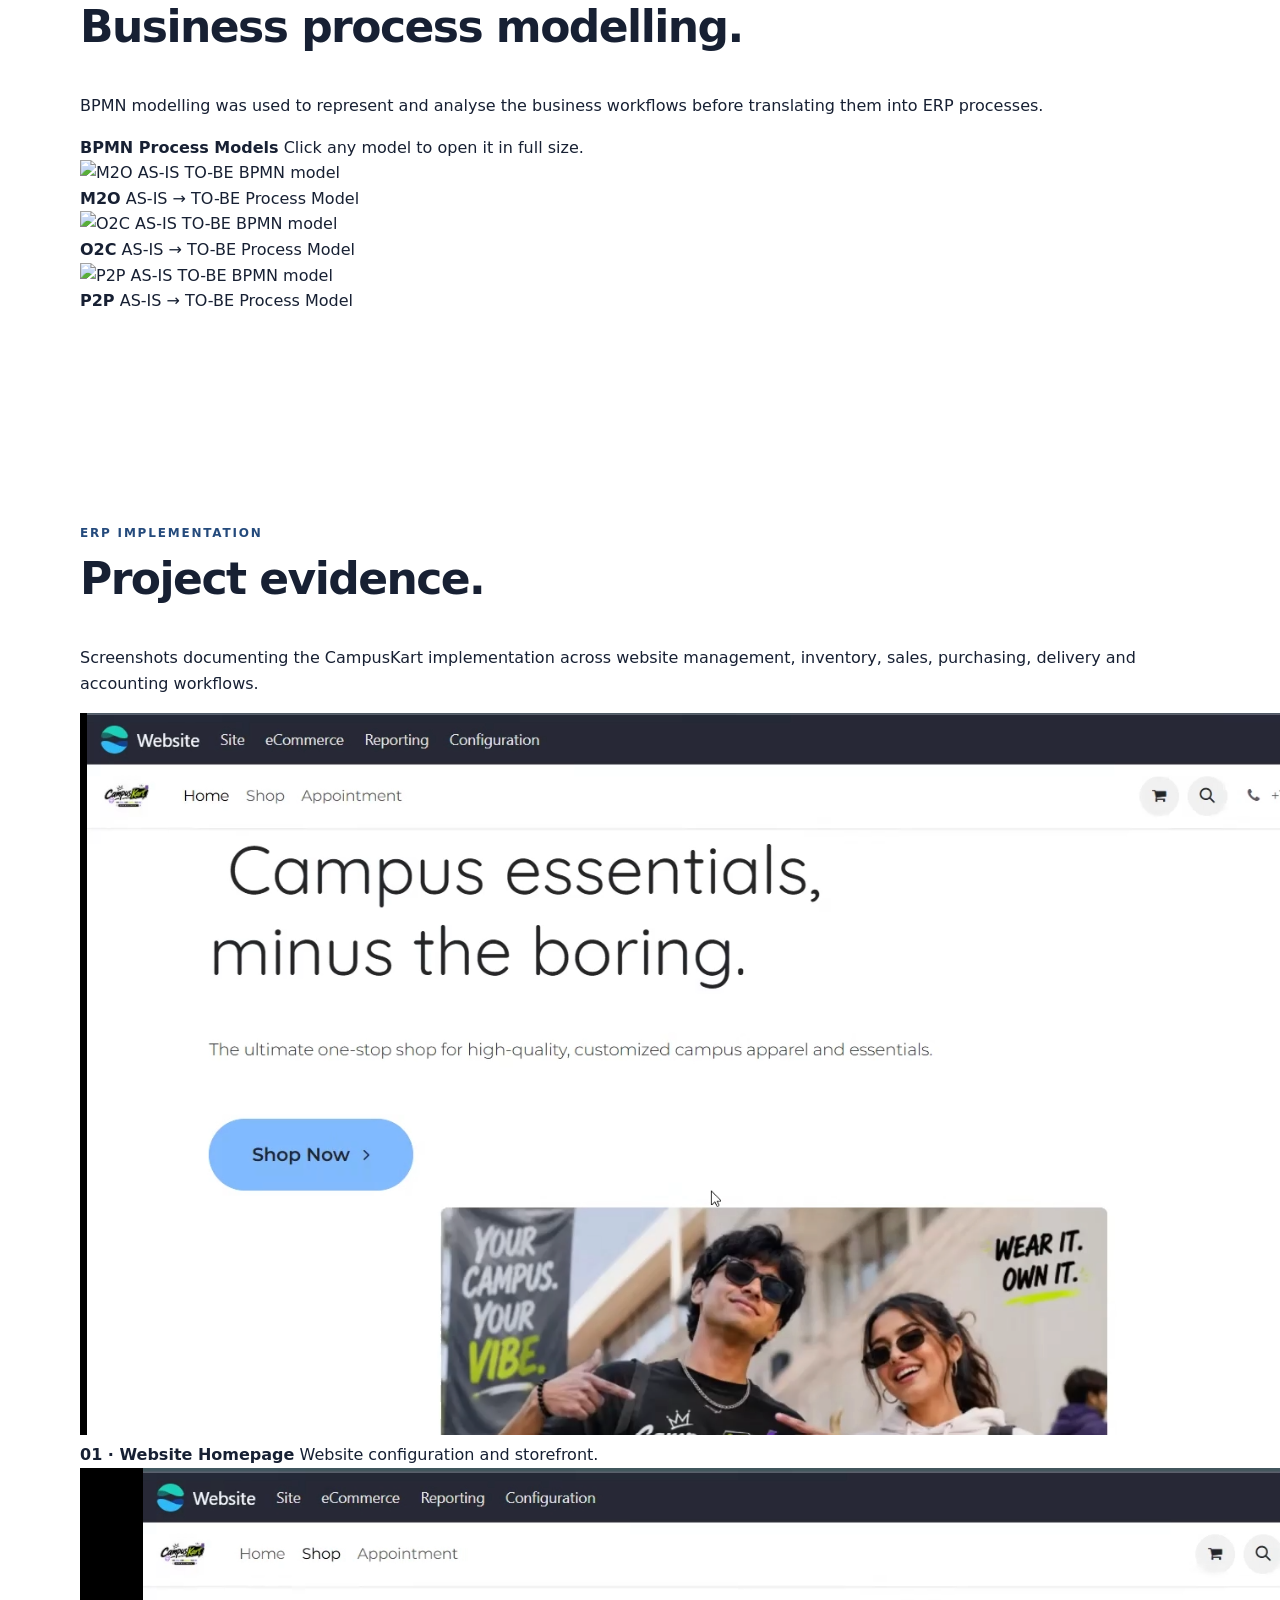
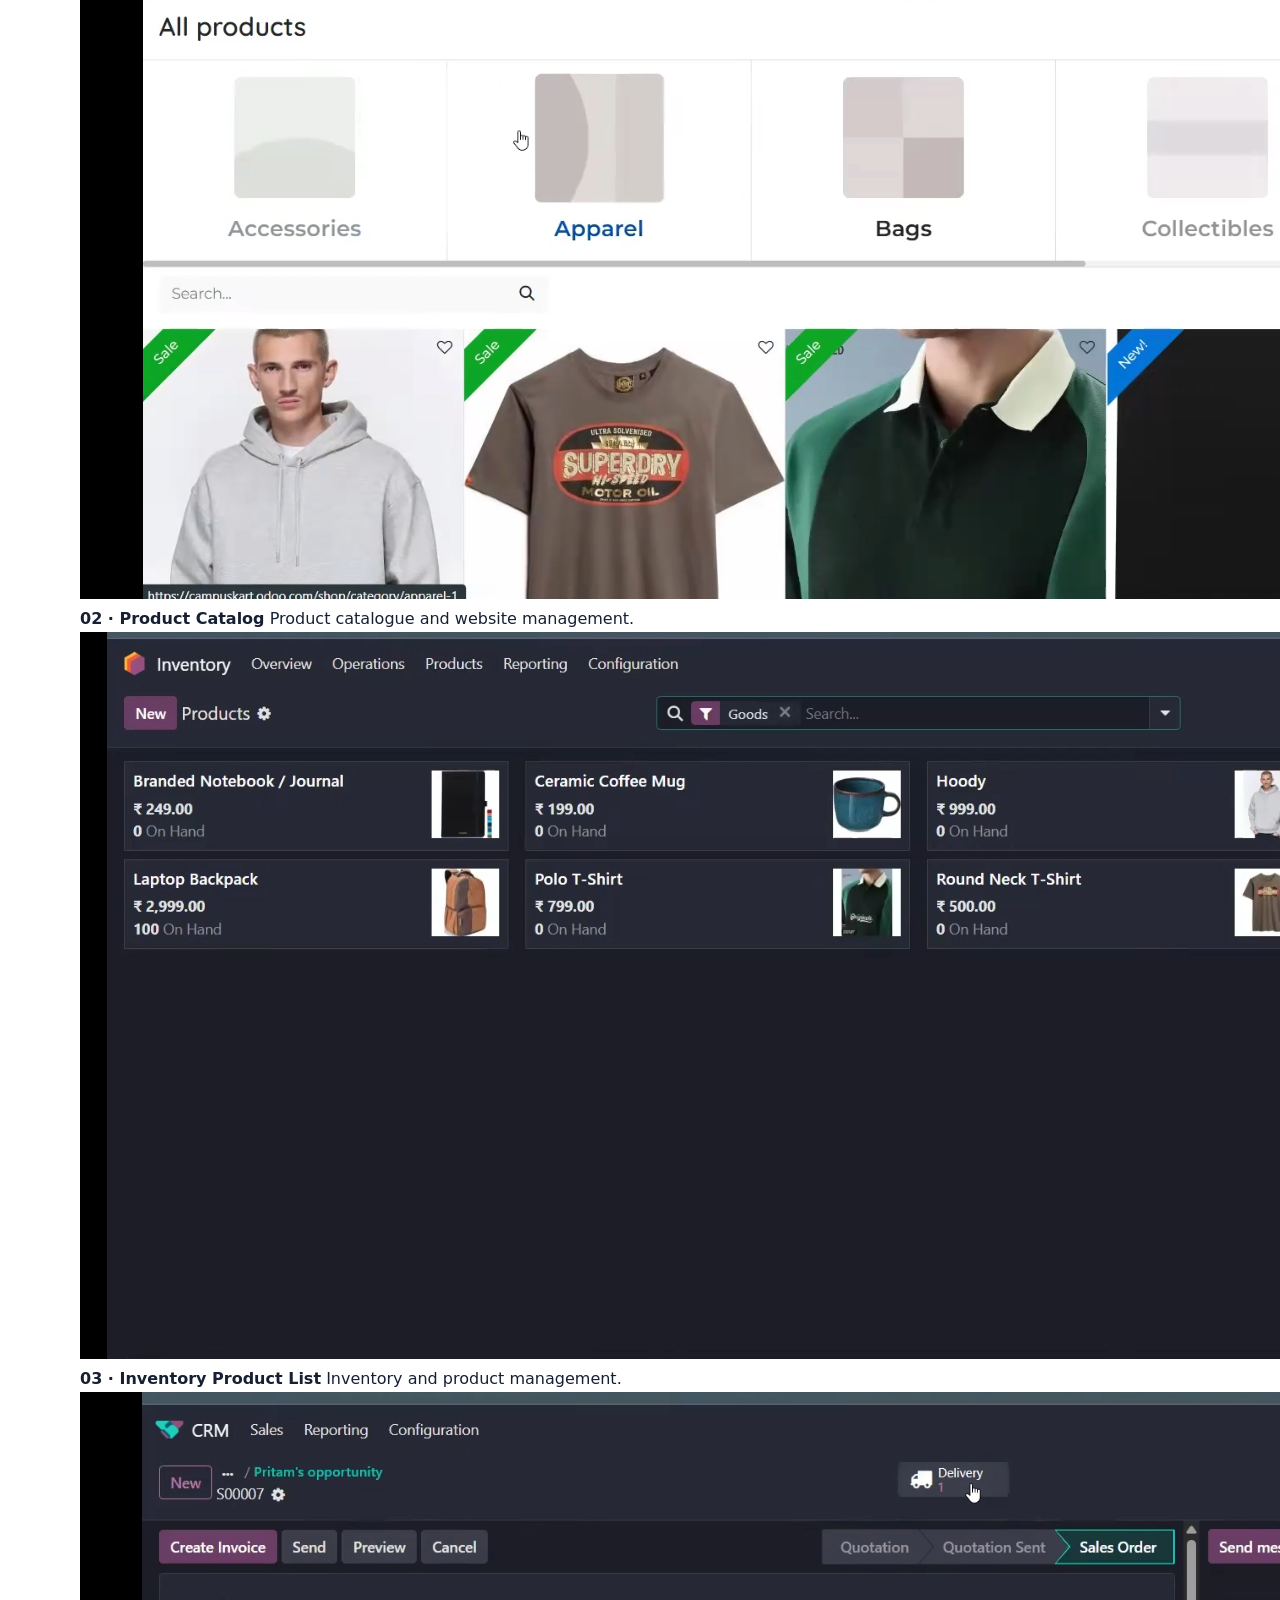
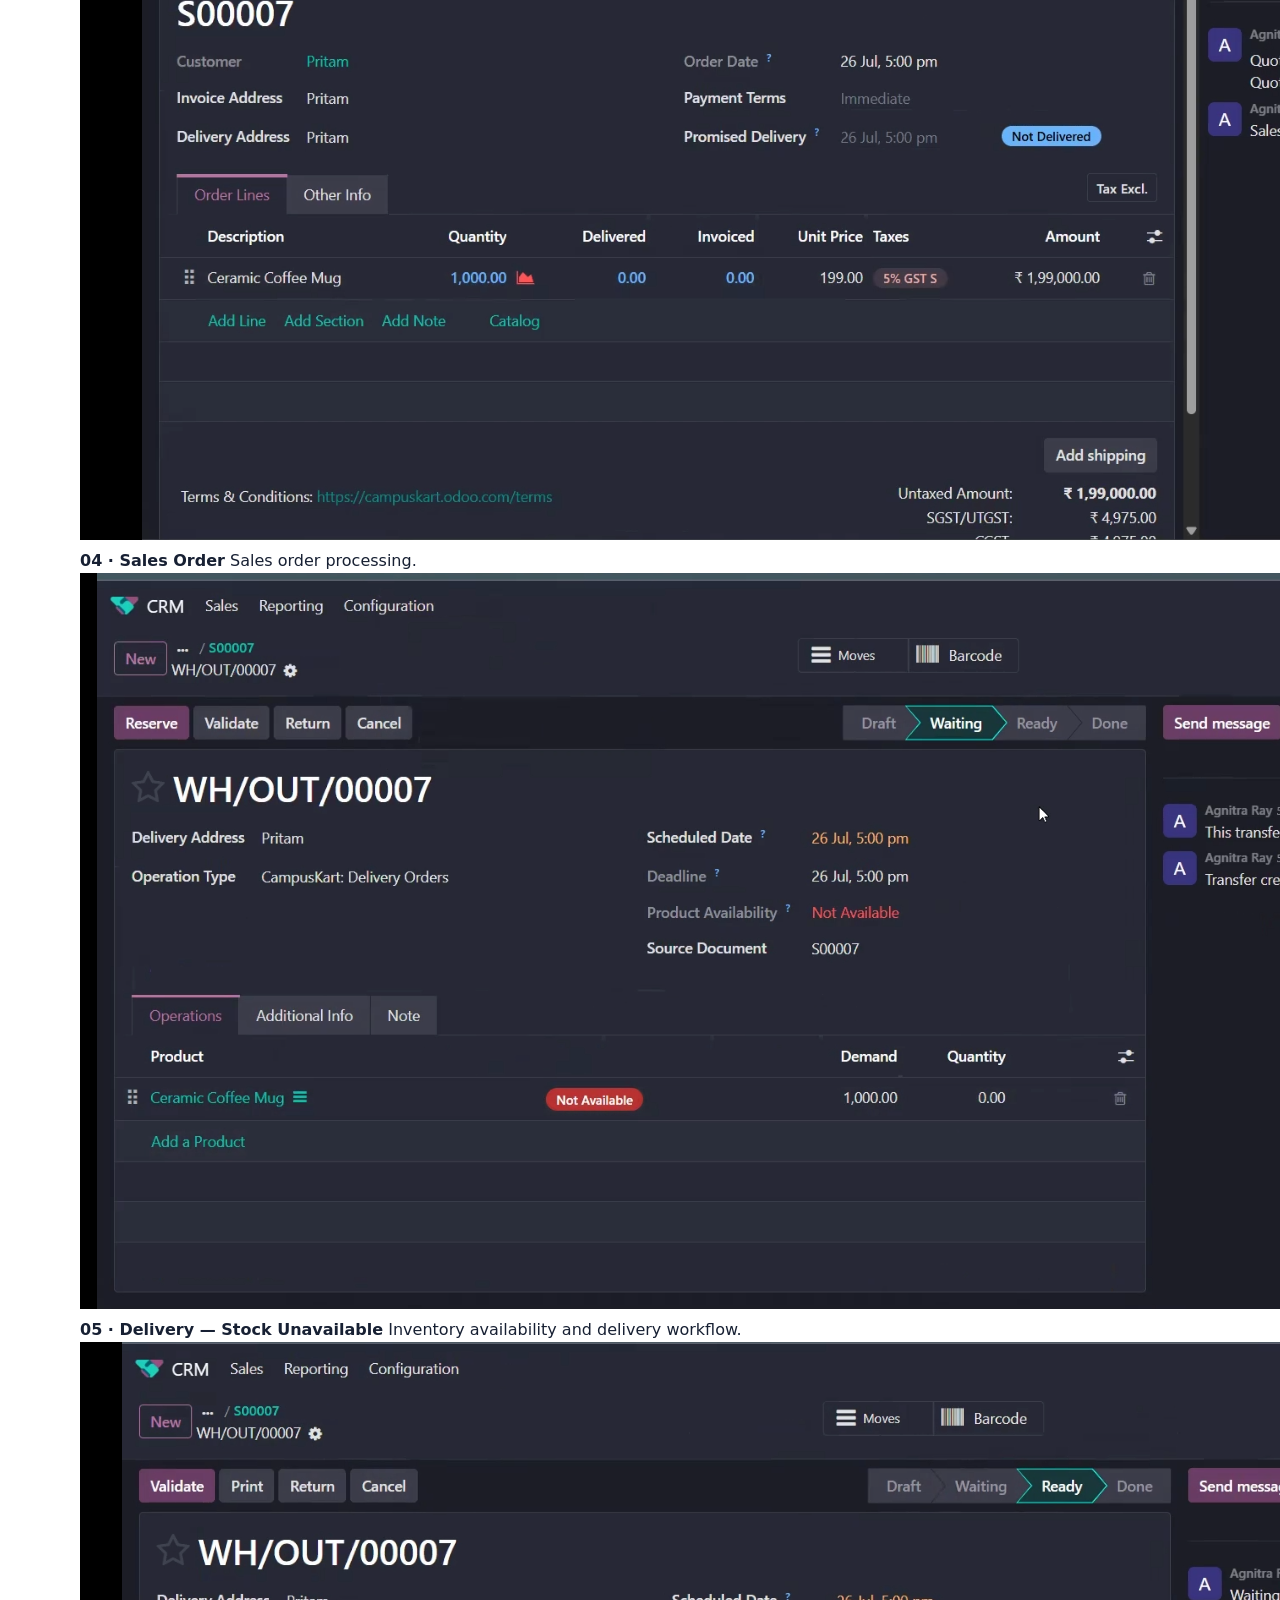
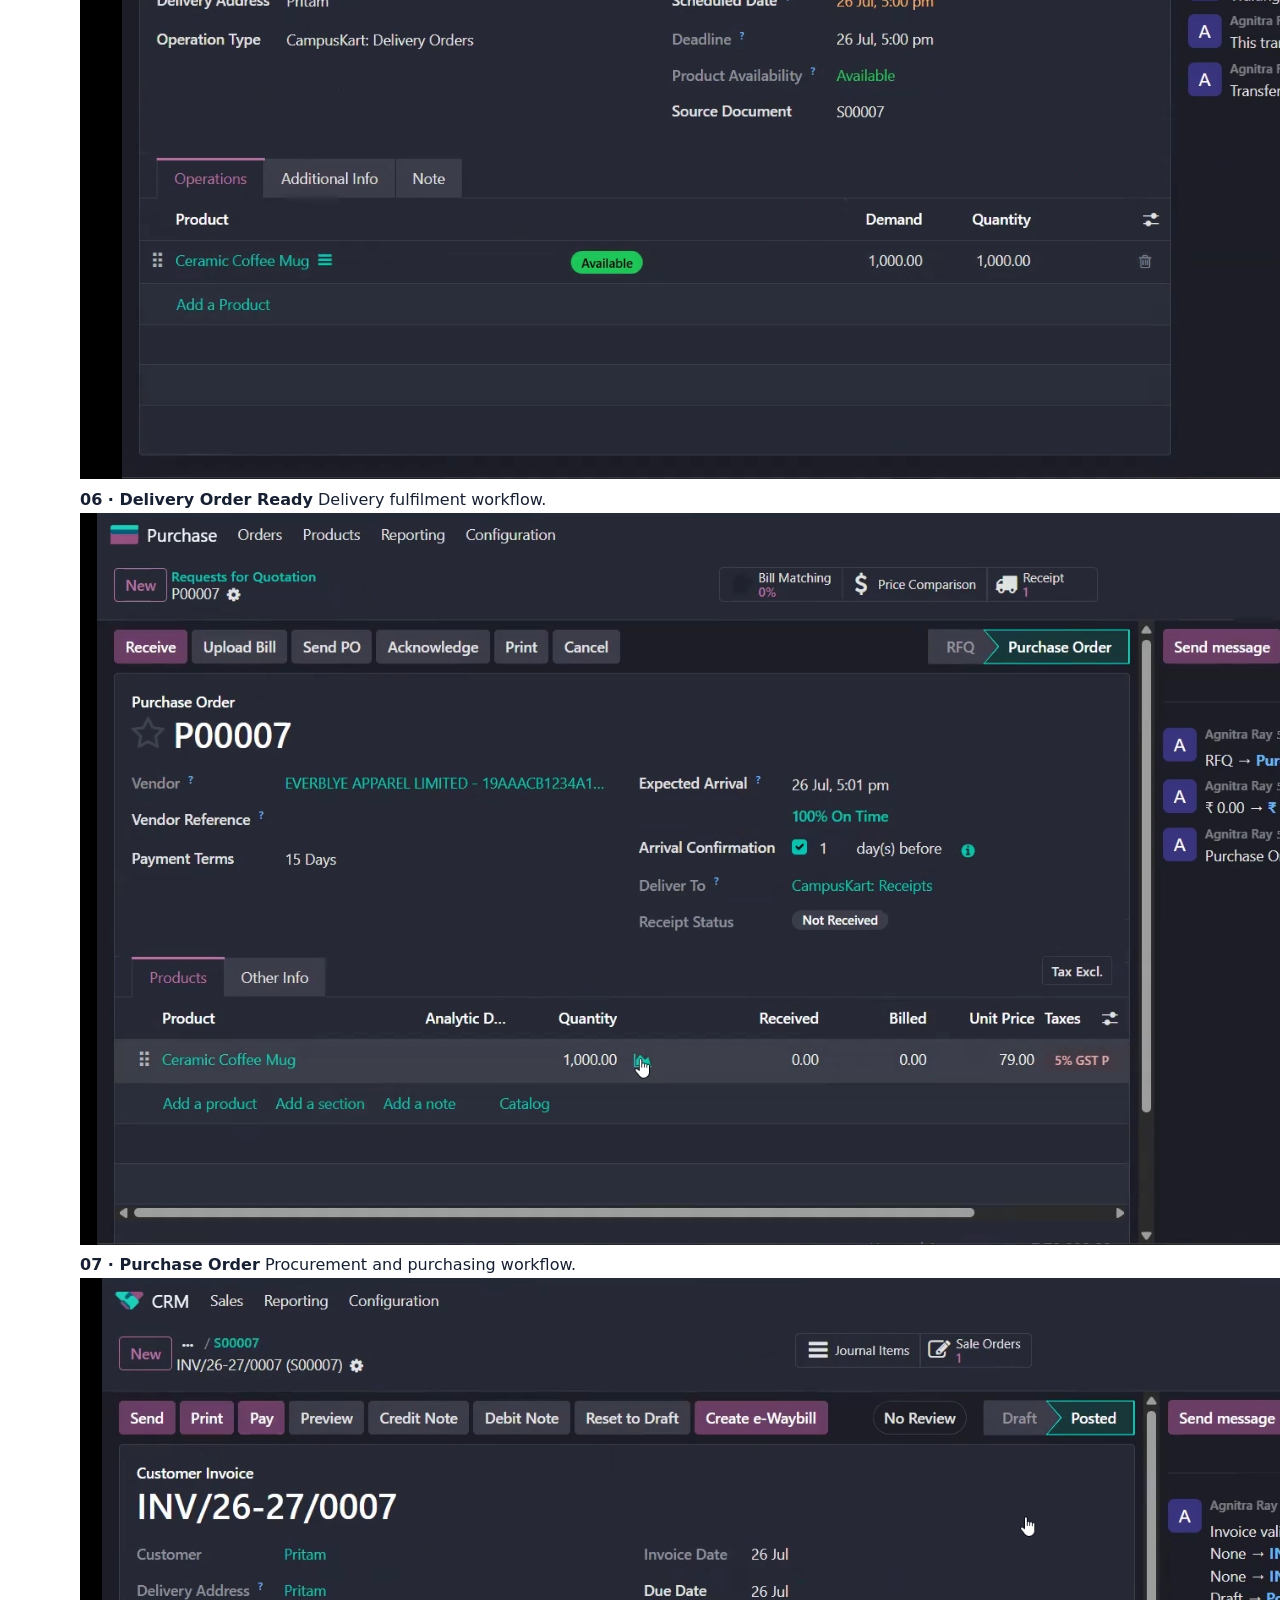
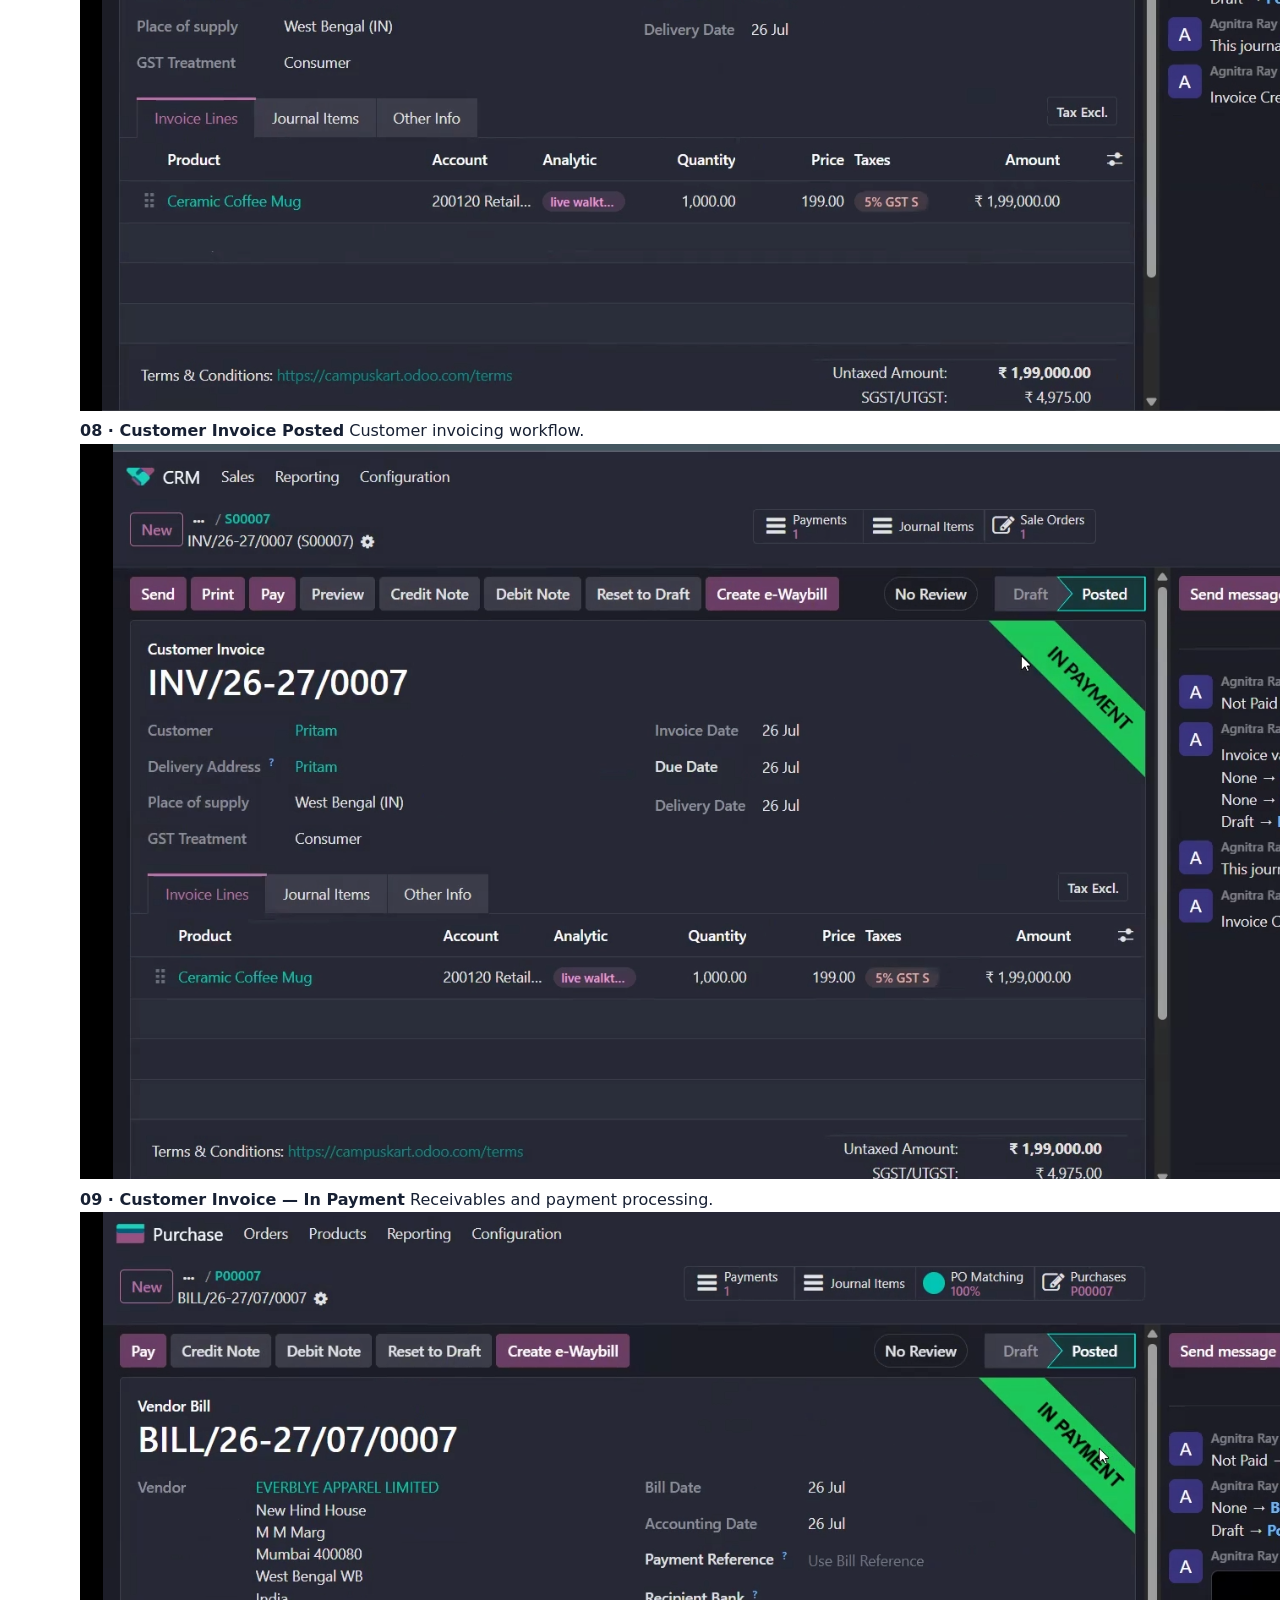
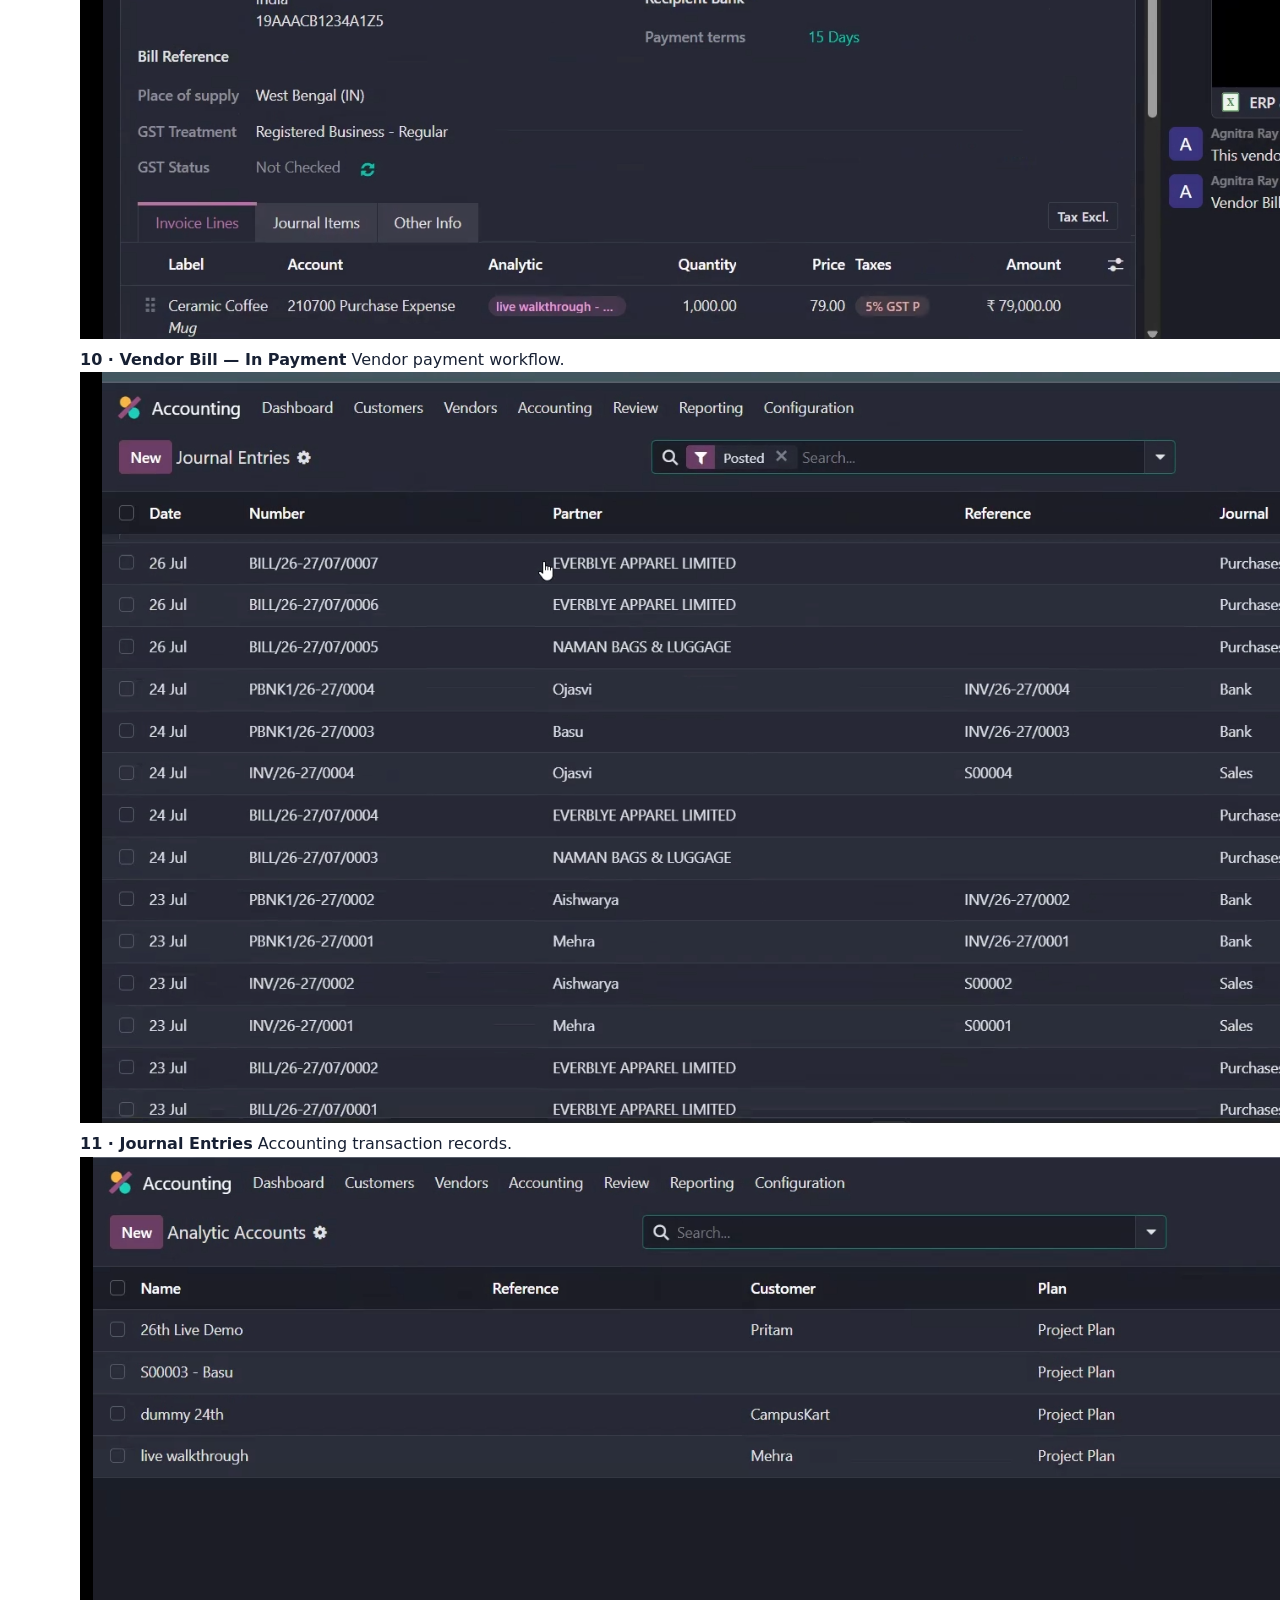
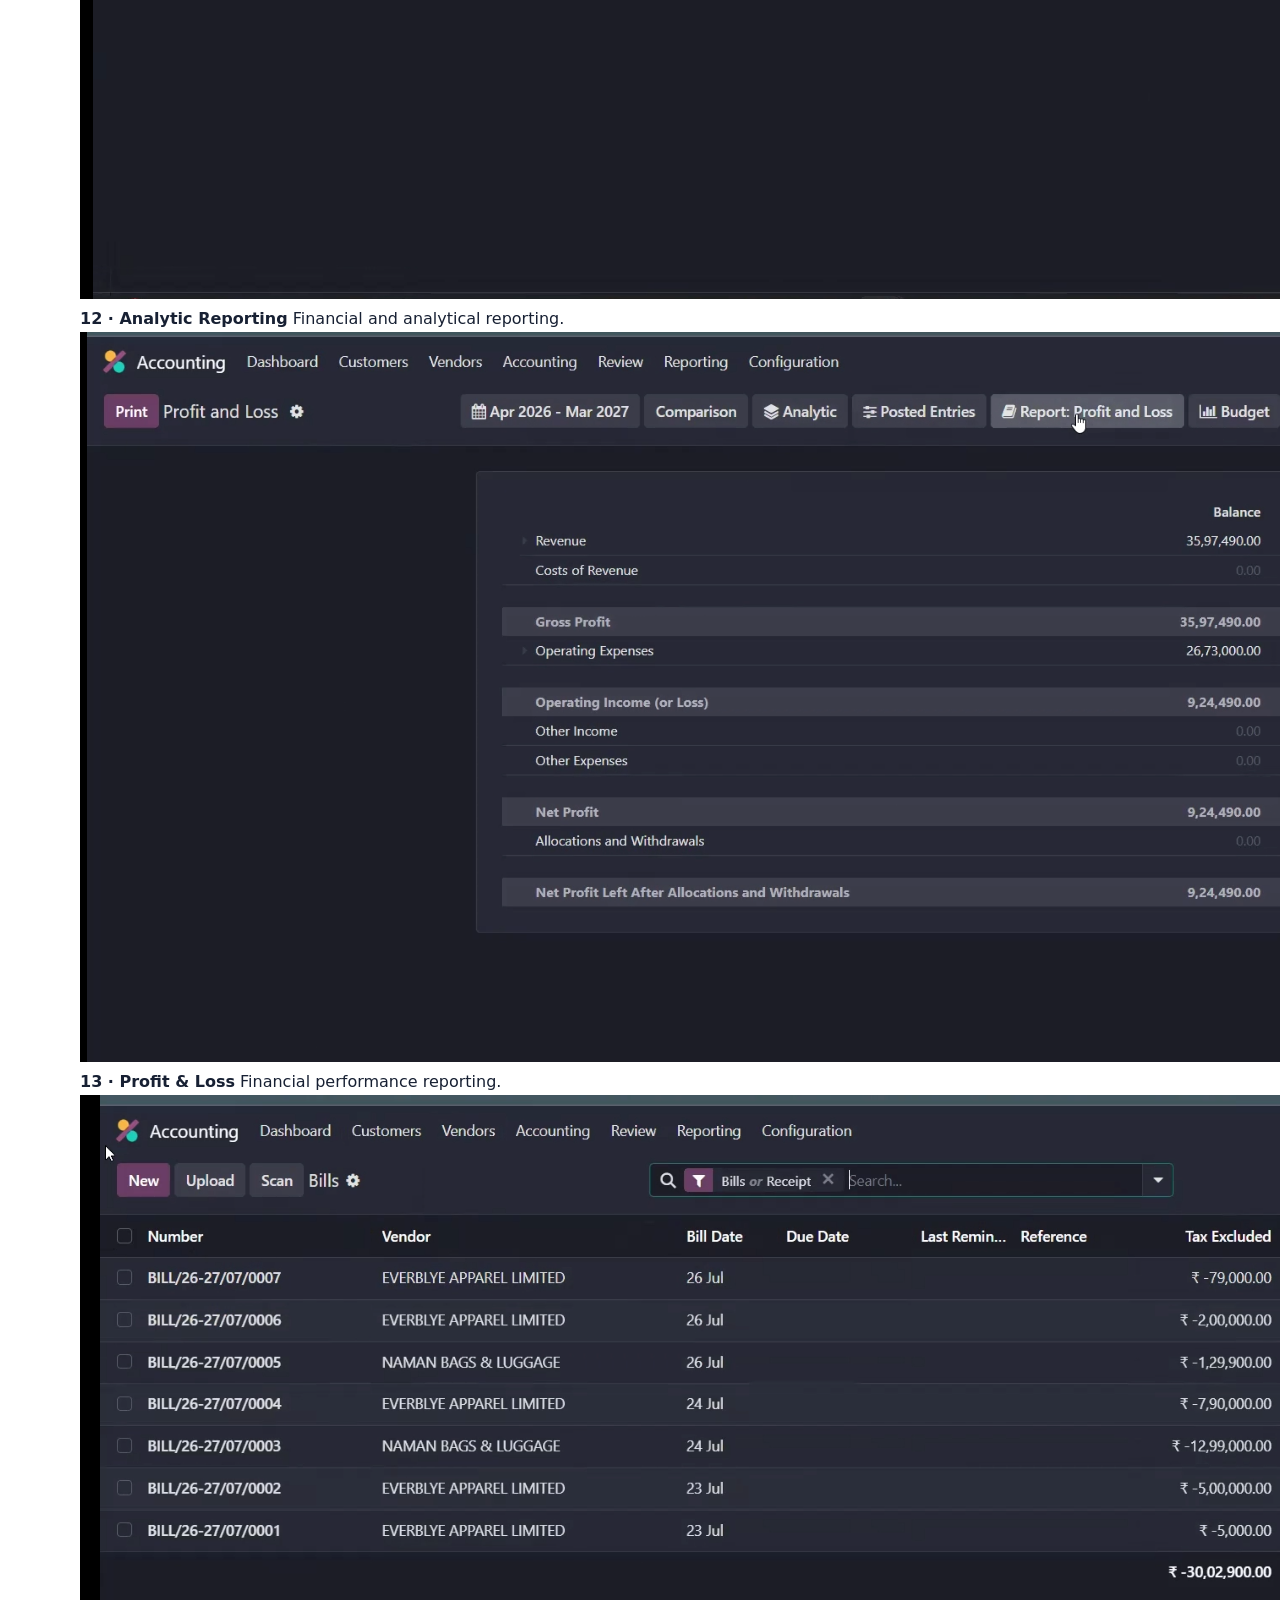
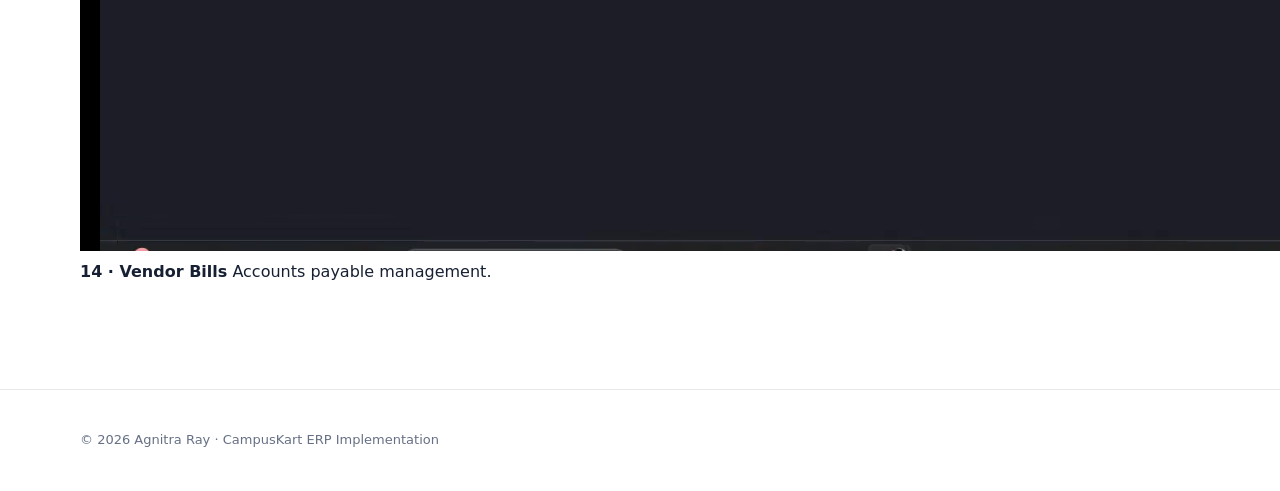
==== commit 940e34af: "Revise title and meta description for evidence page Updated the title and meta description for the C" ====
--- a/campuskart-evidence.html
+++ b/campuskart-evidence.html
@@ -1,603 +1,38 @@
 <!DOCTYPE html>
 <html lang="en">
-
 <head>
-
   <meta charset="UTF-8">
 
   <meta name="viewport"
         content="width=device-width, initial-scale=1.0">
 
-  <title>CampusKart | ERP Consulting & Odoo Implementation</title>
+  <title>CampusKart | Project Evidence</title>
 
   <meta name="description"
-        content="CampusKart ERP consulting and Odoo implementation case study by Agnitra Ray.">
-
-  <style>
-
-    :root {
-      --ink: #172033;
-      --muted: #667085;
-      --line: #e5e7eb;
-      --paper: #ffffff;
-      --soft: #f7f8fa;
-      --accent: #244a7c;
-      --accent-light: #eef4fb;
-      --max: 1120px;
-    }
-
-    * {
-      box-sizing: border-box;
-    }
-
-    html {
-      scroll-behavior: smooth;
-    }
-
-    body {
-      margin: 0;
-      font-family: Inter, ui-sans-serif, system-ui,
-        -apple-system, BlinkMacSystemFont,
-        "Segoe UI", sans-serif;
-
-      color: var(--ink);
-      background: var(--paper);
-      line-height: 1.65;
-    }
-
-    a {
-      color: inherit;
-      text-decoration: none;
-    }
-
-    .container {
-      width: min(
-        var(--max),
-        calc(100% - 48px)
-      );
-
-      margin: 0 auto;
-    }
-
-
-    /* =========================
-       NAVIGATION
-       ========================= */
-
-    .site-header {
-      position: sticky;
-      top: 0;
-      z-index: 10;
-
-      background: rgba(255,255,255,.96);
-
-      border-bottom: 1px solid var(--line);
-
-      backdrop-filter: blur(8px);
-    }
-
-    .nav {
-      height: 70px;
-
-      display: flex;
-
-      align-items: center;
-
-      justify-content: space-between;
-    }
-
-    .brand {
-      width: 38px;
-      height: 38px;
-
-      display: grid;
-
-      place-items: center;
-
-      border: 1px solid #ccd3dd;
-
-      border-radius: 8px;
-
-      font-weight: 800;
-
-      letter-spacing: -.04em;
-    }
-
-    .nav-links {
-      display: flex;
-
-      gap: 28px;
-
-      font-size: 14px;
-
-      color: #4b5563;
-    }
-
-    .nav-links a:hover {
-      color: var(--accent);
-    }
-
-
-    /* =========================
-       HERO
-       ========================= */
-
-    .hero {
-      padding: 90px 0 70px;
-
-      background: linear-gradient(
-        180deg,
-        #ffffff 0%,
-        #f8fafc 100%
-      );
-
-      border-bottom: 1px solid var(--line);
-    }
-
-    .eyebrow,
-    .section-label,
-    .project-type {
-      margin: 0;
-
-      font-size: 12px;
-
-      font-weight: 800;
-
-      letter-spacing: .14em;
-
-      color: var(--accent);
-    }
-
-    .hero h1 {
-      max-width: 850px;
-
-      margin: 18px 0 22px;
-
-      font-size: clamp(
-        42px,
-        6vw,
-        72px
-      );
-
-      line-height: 1.05;
-
-      letter-spacing: -.045em;
-    }
-
-    .hero h1 span {
-      color: var(--accent);
-    }
-
-    .hero-text {
-      max-width: 780px;
-
-      margin: 0;
-
-      color: var(--muted);
-
-      font-size: 18px;
-    }
-
-    .back-link {
-      display: inline-flex;
-
-      margin-top: 32px;
-
-      color: var(--accent);
-
-      font-size: 14px;
-
-      font-weight: 750;
-    }
-
-
-    /* =========================
-       SECTIONS
-       ========================= */
-
-    .section {
-      padding: 80px 0;
-    }
-
-    .section-heading {
-      max-width: 800px;
-
-      margin-bottom: 35px;
-    }
-
-    .section-heading h2 {
-      margin: 8px 0;
-
-      font-size: 38px;
-
-      line-height: 1.15;
-
-      letter-spacing: -.03em;
-    }
-
-    .section-heading p {
-      margin: 0;
-
-      color: var(--muted);
-    }
-
-
-    /* =========================
-       OVERVIEW
-       ========================= */
-
-    .overview {
-      display: grid;
-
-      grid-template-columns:
-        1.25fr .75fr;
-
-      gap: 28px;
-    }
-
-    .overview-card {
-      padding: 30px;
-
-      border: 1px solid var(--line);
-
-      border-radius: 12px;
-
-      background: #fff;
-    }
-
-    .overview-card h3 {
-      margin: 0 0 12px;
-
-      font-size: 20px;
-    }
-
-    .overview-card p {
-      margin: 0;
-
-      color: var(--muted);
-    }
-
-    .scope-list {
-      margin: 0;
-
-      padding: 0;
-
-      list-style: none;
-    }
-
-    .scope-list li {
-      padding: 12px 0;
-
-      border-bottom:
-        1px solid var(--line);
-
-      font-weight: 650;
-    }
-
-    .scope-list li:last-child {
-      border-bottom: 0;
-    }
-
-
-    /* =========================
-       DELIVERABLES
-       ========================= */
-
-    .deliverables {
-      display: grid;
-
-      grid-template-columns:
-        repeat(3, 1fr);
-
-      gap: 18px;
-    }
-
-    .deliverable {
-      padding: 25px;
-
-      border: 1px solid var(--line);
-
-      border-radius: 12px;
-
-      background: #fff;
-
-      transition:
-        transform .2s ease,
-        box-shadow .2s ease;
-    }
-
-    .deliverable:hover {
-      transform: translateY(-3px);
-
-      box-shadow:
-        0 12px 30px
-        rgba(23,32,51,.08);
-    }
-
-    .deliverable-icon {
-      font-size: 25px;
-
-      margin-bottom: 15px;
-    }
-
-    .deliverable h3 {
-      margin: 0 0 7px;
-
-      font-size: 18px;
-    }
-
-    .deliverable p {
-      margin: 0 0 18px;
-
-      color: var(--muted);
-
-      font-size: 14px;
-    }
-
-    .deliverable-link {
-      color: var(--accent);
-
-      font-size: 14px;
-
-      font-weight: 800;
-    }
-
-
-    /* =========================
-       BPMN
-       ========================= */
-
-    .bpmn-grid {
-      display: grid;
-
-      grid-template-columns:
-        repeat(3, 1fr);
-
-      gap: 20px;
-    }
-
-    .bpmn-card {
-      overflow: hidden;
-
-      border: 1px solid var(--line);
-
-      border-radius: 12px;
-
-      background: #fff;
-
-      transition:
-        transform .2s ease,
-        box-shadow .2s ease;
-    }
-
-    .bpmn-card:hover {
-      transform: translateY(-3px);
-
-      box-shadow:
-        0 12px 30px
-        rgba(23,32,51,.08);
-    }
-
-    .bpmn-card a {
-      display: block;
-    }
-
-    .bpmn-card img {
-      display: block;
-
-      width: 100%;
-
-      height: 250px;
-
-      object-fit: contain;
-
-      background: #fff;
-    }
-
-    .bpmn-caption {
-      padding: 16px;
-
-      border-top:
-        1px solid var(--line);
-    }
-
-    .bpmn-caption strong {
-      display: block;
-
-      margin-bottom: 3px;
-    }
-
-    .bpmn-caption span {
-      color: var(--muted);
-
-      font-size: 13px;
-    }
-
-
-    /* =========================
-       EVIDENCE
-       ========================= */
-
-    .evidence-grid {
-      display: grid;
-
-      grid-template-columns:
-        repeat(2, 1fr);
-
-      gap: 22px;
-    }
-
-    .evidence-item {
-      overflow: hidden;
-
-      border: 1px solid var(--line);
-
-      border-radius: 10px;
-
-      background: #fff;
-    }
-
-    .evidence-item a {
-      display: block;
-    }
-
-    .evidence-item img {
-      display: block;
-
-      width: 100%;
-
-      height: auto;
-
-      transition:
-        transform .25s ease;
-    }
-
-    .evidence-item img:hover {
-      transform: scale(1.015);
-    }
-
-    .evidence-caption {
-      padding: 14px 16px;
-
-      font-size: 13px;
-
-      font-weight: 700;
-
-      color: var(--muted);
-
-      border-top:
-        1px solid var(--line);
-    }
-
-
-    /* =========================
-       TAKEAWAYS
-       ========================= */
-
-    .takeaways {
-      display: grid;
-
-      grid-template-columns:
-        repeat(4, 1fr);
-
-      gap: 18px;
-    }
-
-    .takeaway {
-      padding: 25px;
-
-      border-top:
-        3px solid var(--accent);
-
-      background: var(--soft);
-    }
-
-    .takeaway strong {
-      display: block;
-
-      margin-bottom: 8px;
-    }
-
-    .takeaway span {
-      color: var(--muted);
-
-      font-size: 14px;
-    }
-
-
-    /* =========================
-       FOOTER
-       ========================= */
-
-    footer {
-      padding: 30px 0;
-
-      border-top:
-        1px solid var(--line);
-
-      color: var(--muted);
-
-      font-size: 13px;
-    }
-
-
-    /* =========================
-       MOBILE
-       ========================= */
-
-    @media (max-width: 850px) {
-
-      .container {
-        width:
-          min(
-            var(--max),
-            calc(100% - 30px)
-          );
-      }
-
-      .nav-links {
-        gap: 14px;
-      }
-
-      .overview,
-      .deliverables,
-      .bpmn-grid,
-      .evidence-grid,
-      .takeaways {
-        grid-template-columns: 1fr;
-      }
-
-      .hero {
-        padding:
-          65px 0 55px;
-      }
-
-    }
-
-  </style>
-
+        content="CampusKart ERP implementation project evidence, BPMN process models and supporting documentation by Agnitra Ray.">
+
+  <link rel="stylesheet" href="style.css">
 </head>
 
 
 <body>
 
-
 <!-- =========================
-     NAVIGATION
-     ========================= -->
+     HEADER
+========================= -->
 
 <header class="site-header">
 
   <div class="container nav">
 
-    <a
-      class="brand"
-      href="index.html">
-      AR
-    </a>
-
-    <nav class="nav-links">
-
-      <a href="#overview">
-        Overview
-      </a>
-
-      <a href="#deliverables">
-        Deliverables
-      </a>
-
-      <a href="#bpmn">
-        BPMN
-      </a>
-
-      <a href="#evidence">
-        Evidence
-      </a>
-
-      <a href="index.html">
-        Portfolio
-      </a>
-
+    <a class="brand" href="index.html">AR</a>
+
+    <nav>
+      <a href="#overview">Overview</a>
+      <a href="#deliverables">Deliverables</a>
+      <a href="#bpmn">BPMN</a>
+      <a href="#evidence">Evidence</a>
+      <a href="index.html">Portfolio</a>
     </nav>
 
   </div>
@@ -605,137 +40,51 @@
 </header>
 
 
-
 <main>
-
-
-<!-- =========================
-     HERO
-     ========================= -->
-
-<section class="hero">
-
-  <div class="container">
-
-    <p class="eyebrow">
-      ERP · BUSINESS PROCESS · ODOO
-    </p>
-
-    <h1>
-
-      CampusKart —
-
-      <span>
-        ERP Consulting & Implementation.
-      </span>
-
-    </h1>
-
-    <p class="hero-text">
-
-      An end-to-end ERP consulting and implementation
-      project involving business process analysis,
-      BPMN modelling, process re-engineering and Odoo
-      implementation across sales, inventory, procurement
-      and accounting workflows.
-
-    </p>
-
-    <a
-      href="index.html#projects"
-      class="back-link">
-
-      ← Back to Portfolio
-
-    </a>
-
-  </div>
-
-</section>
-
 
 
 <!-- =========================
      OVERVIEW
-     ========================= -->
-
-<section
-  id="overview"
-  class="section">
+========================= -->
+
+<section id="overview" class="section">
 
   <div class="container">
 
-    <div class="section-heading">
-
-      <p class="section-label">
-        PROJECT OVERVIEW
-      </p>
-
-      <h2>
-        From business process analysis
-        to ERP implementation.
-      </h2>
-
-      <p>
-
-        The project focused on understanding
-        business workflows, modelling processes,
-        identifying improvement opportunities and
-        implementing the resulting workflows in Odoo.
-
-      </p>
-
-    </div>
-
-
-    <div class="overview">
-
-
-      <div class="overview-card">
-
-        <h3>
-          Consulting Approach
-        </h3>
-
-        <p>
-
-          The project combines business process
-          analysis, BPMN modelling, process
-          re-engineering and ERP implementation
-          to translate business requirements into
-          an integrated operating workflow.
-
-        </p>
-
-      </div>
-
-
-      <div class="overview-card">
-
-        <h3>
-          Project Scope
-        </h3>
-
-        <ul class="scope-list">
-
-          <li>
-            01 · Business Process Analysis
-          </li>
-
-          <li>
-            02 · BPMN & Process Re-engineering
-          </li>
-
-          <li>
-            03 · Odoo ERP Implementation
-          </li>
-
-          <li>
-            04 · End-to-End Transaction Validation
-          </li>
-
-        </ul>
-
+    <p class="section-label">
+      ERP · BUSINESS PROCESS · ODOO
+    </p>
+
+    <h1>CampusKart</h1>
+
+    <p class="project-intro">
+      End-to-end ERP consulting and implementation project
+      involving business process analysis, BPMN modelling,
+      process re-engineering and Odoo implementation across
+      sales, inventory, procurement and accounting workflows.
+    </p>
+
+
+    <div class="project-highlights">
+
+      <div>
+        <strong>01</strong>
+        <span>Business Process Analysis</span>
+      </div>
+
+      <div>
+        <strong>02</strong>
+        <span>BPMN & Process Re-engineering</span>
+      </div>
+
+      <div>
+        <strong>03</strong>
+        <span>Odoo ERP Implementation</span>
+      </div>
+
+      <div>
+        <strong>04</strong>
+        <span>End-to-End Transaction Validation</span>
       </div>
 
     </div>
@@ -748,135 +97,101 @@
 
 <!-- =========================
      DELIVERABLES
-     ========================= -->
-
-<section
-  id="deliverables"
-  class="section"
-  style="background:#f7f8fa;">
+========================= -->
+
+<section id="deliverables" class="section alt">
 
   <div class="container">
 
-    <div class="section-heading">
-
-      <p class="section-label">
-        PROJECT DELIVERABLES
-      </p>
-
-      <h2>
-        Supporting work & documentation.
-      </h2>
-
-      <p>
-
-        The underlying project documentation
-        provides additional detail beyond the
-        implementation evidence.
-
-      </p>
-
-    </div>
-
-
-    <div class="deliverables">
+    <p class="section-label">
+      PROJECT MATERIAL
+    </p>
+
+    <h2>Deliverables</h2>
+
+    <p class="section-description">
+      Supporting documentation and project artefacts developed
+      during the CampusKart ERP implementation.
+    </p>
+
+
+    <div class="deliverables-grid">
 
 
       <!-- REPORT -->
 
-      <article class="deliverable">
+      <div class="deliverable-card">
 
         <div class="deliverable-icon">
           📄
         </div>
 
-        <h3>
-          Project Report
-        </h3>
+        <h3>Project Report</h3>
 
         <p>
-
-          Detailed documentation of the
-          CampusKart ERP project, including
-          the analysis, implementation and
-          project work.
-
+          Detailed documentation of the CampusKart ERP project,
+          including analysis, implementation and project work.
         </p>
 
         <a
-          class="deliverable-link"
           href="assets/campuskart/CampusKart_Project_Report.pdf"
-          target="_blank">
-
+          target="_blank"
+          class="text-link">
           View Project Report →
-
         </a>
 
-      </article>
+      </div>
 
 
 
       <!-- PRESENTATION -->
 
-      <article class="deliverable">
+      <div class="deliverable-card">
 
         <div class="deliverable-icon">
           📊
         </div>
 
-        <h3>
-          Project Presentation
-        </h3>
+        <h3>Project Presentation</h3>
 
         <p>
-
-          Presentation documenting the
-          project approach, implementation
-          and key project outcomes.
-
+          Presentation documenting the project approach,
+          implementation and key project outcomes.
         </p>
 
         <a
-          class="deliverable-link"
           href="assets/campuskart/CampusKart_Project_Presentation.pptx"
-          target="_blank">
-
+          target="_blank"
+          class="text-link">
           Open Presentation →
-
         </a>
 
-      </article>
+      </div>
 
 
 
       <!-- BPMN -->
 
-      <article class="deliverable">
+      <div class="deliverable-card">
 
         <div class="deliverable-icon">
           🔄
         </div>
 
-        <h3>
-          BPMN Models
-        </h3>
+        <h3>BPMN Models</h3>
 
         <p>
-
-          AS-IS and TO-BE process models
-          supporting process analysis and
-          ERP workflow design.
-
+          Process models supporting business process analysis,
+          re-engineering and ERP workflow design.
         </p>
 
         <a
-          class="deliverable-link"
-          href="#bpmn">
-
+          href="#bpmn"
+          class="text-link">
           View BPMN Models →
-
         </a>
 
-      </article>
+      </div>
 
 
     </div>
@@ -889,65 +204,59 @@
 
 <!-- =========================
      BPMN MODELS
-     ========================= -->
-
-<section
-  id="bpmn"
-  class="section">
+========================= -->
+
+<section id="bpmn" class="section">
 
   <div class="container">
 
-
-    <div class="section-heading">
-
-      <p class="section-label">
-        PROCESS DESIGN
-      </p>
-
-      <h2>
-        Business process modelling.
-      </h2>
-
-      <p>
-
-        AS-IS and TO-BE process models were
-        developed to analyse and redesign
-        key business workflows.
-
-        <br><br>
-
-        <strong>
-          Click any model to open it in full size.
-        </strong>
-
-      </p>
+    <p class="section-label">
+      PROCESS DESIGN
+    </p>
+
+    <h2>Business process modelling.</h2>
+
+    <p class="section-description">
+      BPMN modelling was used to represent and analyse the
+      business workflows before translating them into ERP
+      processes.
+    </p>
+
+
+    <div class="bpmn-notice">
+
+      <strong>BPMN Process Models</strong>
+
+      <span>
+        Click any model to open it in full size.
+      </span>
 
     </div>
 
 
-
     <div class="bpmn-grid">
 
 
-      <!-- M2O -->
-
-      <article class="bpmn-card">
-
-        <a
-          href="assets/campuskart/M2O_AS_IS_TO_BE.png"
-          target="_blank">
+      <!-- =========================
+           M2O
+      ========================= -->
+
+      <a
+        href="assets/campuskart/M2O_AS_IS_TO_BE.png"
+        target="_blank"
+        class="bpmn-card">
+
+        <div class="bpmn-image">
 
           <img
             src="assets/campuskart/M2O_AS_IS_TO_BE.png"
             alt="M2O AS-IS TO-BE BPMN model">
 
-        </a>
+        </div>
 
         <div class="bpmn-caption">
 
-          <strong>
-            M2O
-          </strong>
+          <strong>M2O</strong>
 
           <span>
             AS-IS → TO-BE Process Model
@@ -955,29 +264,30 @@
 
         </div>
 
-      </article>
-
-
-
-      <!-- O2C -->
-
-      <article class="bpmn-card">
-
-        <a
-          href="assets/campuskart/O2C_AS_IS_TO_BE.png"
-          target="_blank">
+      </a>
+
+
+
+      <!-- =========================
+           O2C
+      ========================= -->
+
+      <a
+        href="assets/campuskart/O2C_AS_IS_TO_BE.png"
+        target="_blank"
+        class="bpmn-card">
+
+        <div class="bpmn-image">
 
           <img
             src="assets/campuskart/O2C_AS_IS_TO_BE.png"
             alt="O2C AS-IS TO-BE BPMN model">
 
-        </a>
+        </div>
 
         <div class="bpmn-caption">
 
-          <strong>
-            O2C
-          </strong>
+          <strong>O2C</strong>
 
           <span>
             AS-IS → TO-BE Process Model
@@ -985,29 +295,30 @@
 
         </div>
 
-      </article>
-
-
-
-      <!-- P2P -->
-
-      <article class="bpmn-card">
-
-        <a
-          href="assets/campuskart/P2P_AS_IS_TO_BE.png"
-          target="_blank">
+      </a>
+
+
+
+      <!-- =========================
+           P2P
+      ========================= -->
+
+      <a
+        href="assets/campuskart/P2P_AS_IS_TO_BE.png"
+        target="_blank"
+        class="bpmn-card">
+
+        <div class="bpmn-image">
 
           <img
             src="assets/campuskart/P2P_AS_IS_TO_BE.png"
             alt="P2P AS-IS TO-BE BPMN model">
 
-        </a>
+        </div>
 
         <div class="bpmn-caption">
 
-          <strong>
-            P2P
-          </strong>
+          <strong>P2P</strong>
 
           <span>
             AS-IS → TO-BE Process Model
@@ -1015,7 +326,7 @@
 
         </div>
 
-      </article>
+      </a>
 
 
     </div>
@@ -1027,44 +338,24 @@
 
 
 <!-- =========================
-     ODOO EVIDENCE
-     ========================= -->
-
-<section
-  id="evidence"
-  class="section"
-  style="background:#f7f8fa;">
+     PROJECT EVIDENCE
+========================= -->
+
+<section id="evidence" class="section alt">
 
   <div class="container">
 
-
-    <div class="section-heading">
-
-      <p class="section-label">
-        ODOO IMPLEMENTATION EVIDENCE
-      </p>
-
-      <h2>
-        End-to-end workflow evidence.
-      </h2>
-
-      <p>
-
-        Screenshots from the configured Odoo
-        environment demonstrate the implemented
-        website, product, inventory, sales,
-        purchasing, delivery and accounting workflows.
-
-        <br><br>
-
-        <strong>
-          Click any screenshot to open it in full size.
-        </strong>
-
-      </p>
-
-    </div>
-
+    <p class="section-label">
+      ERP IMPLEMENTATION
+    </p>
+
+    <h2>Project evidence.</h2>
+
+    <p class="section-description">
+      Screenshots documenting the CampusKart implementation
+      across website management, inventory, sales, purchasing,
+      delivery and accounting workflows.
+    </p>
 
 
     <div class="evidence-grid">
@@ -1072,412 +363,237 @@
 
       <!-- 01 -->
 
-      <article class="evidence-item">
-
-        <a
-          href="assets/campuskart/01_Website_Homepage.png"
-          target="_blank">
-
-          <img
-            src="assets/campuskart/01_Website_Homepage.png"
-            alt="CampusKart Odoo website homepage">
-
-        </a>
-
-        <div class="evidence-caption">
-          01 · Website Homepage
-        </div>
-
-      </article>
+      <div class="evidence-card">
+
+        <img
+          src="assets/campuskart/01_Website_Homepage.png"
+          alt="CampusKart website homepage">
+
+        <div>
+          <strong>01 · Website Homepage</strong>
+          <span>Website configuration and storefront.</span>
+        </div>
+
+      </div>
 
 
 
       <!-- 02 -->
 
-      <article class="evidence-item">
-
-        <a
-          href="assets/campuskart/02_Website_Product_Catalog.png"
-          target="_blank">
-
-          <img
-            src="assets/campuskart/02_Website_Product_Catalog.png"
-            alt="CampusKart product catalog">
-
-        </a>
-
-        <div class="evidence-caption">
-          02 · Website Product Catalog
-        </div>
-
-      </article>
+      <div class="evidence-card">
+
+        <img
+          src="assets/campuskart/02_Website_Product_Catalog.png"
+          alt="CampusKart website product catalog">
+
+        <div>
+          <strong>02 · Product Catalog</strong>
+          <span>Product catalogue and website management.</span>
+        </div>
+
+      </div>
 
 
 
       <!-- 03 -->
 
-      <article class="evidence-item">
-
-        <a
-          href="assets/campuskart/03_Inventory_Product_List.png"
-          target="_blank">
-
-          <img
-            src="assets/campuskart/03_Inventory_Product_List.png"
-            alt="CampusKart inventory product list">
-
-        </a>
-
-        <div class="evidence-caption">
-          03 · Inventory Product List
-        </div>
-
-      </article>
+      <div class="evidence-card">
+
+        <img
+          src="assets/campuskart/03_Inventory_Product_List.png"
+          alt="CampusKart inventory product list">
+
+        <div>
+          <strong>03 · Inventory Product List</strong>
+          <span>Inventory and product management.</span>
+        </div>
+
+      </div>
 
 
 
       <!-- 04 -->
 
-      <article class="evidence-item">
-
-        <a
-          href="assets/campuskart/04_Sales_Order_S00007.png"
-          target="_blank">
-
-          <img
-            src="assets/campuskart/04_Sales_Order_S00007.png"
-            alt="CampusKart sales order">
-
-        </a>
-
-        <div class="evidence-caption">
-          04 · Sales Order S00007
-        </div>
-
-      </article>
+      <div class="evidence-card">
+
+        <img
+          src="assets/campuskart/04_Sales_Order_S00007.png"
+          alt="CampusKart sales order">
+
+        <div>
+          <strong>04 · Sales Order</strong>
+          <span>Sales order processing.</span>
+        </div>
+
+      </div>
 
 
 
       <!-- 05 -->
 
-      <article class="evidence-item">
-
-        <a
-          href="assets/campuskart/05_Delivery_Order_Stock_Unavailable.png"
-          target="_blank">
-
-          <img
-            src="assets/campuskart/05_Delivery_Order_Stock_Unavailable.png"
-            alt="CampusKart delivery order stock unavailable">
-
-        </a>
-
-        <div class="evidence-caption">
-          05 · Delivery Order — Stock Unavailable
-        </div>
-
-      </article>
+      <div class="evidence-card">
+
+        <img
+          src="assets/campuskart/05_Delivery_Order_Stock_Unavailable.png"
+          alt="CampusKart delivery order stock unavailable">
+
+        <div>
+          <strong>05 · Delivery — Stock Unavailable</strong>
+          <span>Inventory availability and delivery workflow.</span>
+        </div>
+
+      </div>
 
 
 
       <!-- 06 -->
 
-      <article class="evidence-item">
-
-        <a
-          href="assets/campuskart/06_Delivery_Order_Ready.png"
-          target="_blank">
-
-          <img
-            src="assets/campuskart/06_Delivery_Order_Ready.png"
-            alt="CampusKart delivery order ready">
-
-        </a>
-
-        <div class="evidence-caption">
-          06 · Delivery Order — Ready
-        </div>
-
-      </article>
+      <div class="evidence-card">
+
+        <img
+          src="assets/campuskart/06_Delivery_Order_Ready.png"
+          alt="CampusKart delivery order ready">
+
+        <div>
+          <strong>06 · Delivery Order Ready</strong>
+          <span>Delivery fulfilment workflow.</span>
+        </div>
+
+      </div>
 
 
 
       <!-- 07 -->
 
-      <article class="evidence-item">
-
-        <a
-          href="assets/campuskart/07_Purchase_Order_P00007.png"
-          target="_blank">
-
-          <img
-            src="assets/campuskart/07_Purchase_Order_P00007.png"
-            alt="CampusKart purchase order">
-
-        </a>
-
-        <div class="evidence-caption">
-          07 · Purchase Order P00007
-        </div>
-
-      </article>
+      <div class="evidence-card">
+
+        <img
+          src="assets/campuskart/07_Purchase_Order_P00007.png"
+          alt="CampusKart purchase order">
+
+        <div>
+          <strong>07 · Purchase Order</strong>
+          <span>Procurement and purchasing workflow.</span>
+        </div>
+
+      </div>
 
 
 
       <!-- 08 -->
 
-      <article class="evidence-item">
-
-        <a
-          href="assets/campuskart/08_Customer_Invoice_Posted.png"
-          target="_blank">
-
-          <img
-            src="assets/campuskart/08_Customer_Invoice_Posted.png"
-            alt="CampusKart customer invoice posted">
-
-        </a>
-
-        <div class="evidence-caption">
-          08 · Customer Invoice — Posted
-        </div>
-
-      </article>
+      <div class="evidence-card">
+
+        <img
+          src="assets/campuskart/08_Customer_Invoice_Posted.png"
+          alt="CampusKart customer invoice posted">
+
+        <div>
+          <strong>08 · Customer Invoice Posted</strong>
+          <span>Customer invoicing workflow.</span>
+        </div>
+
+      </div>
 
 
 
       <!-- 09 -->
 
-      <article class="evidence-item">
-
-        <a
-          href="assets/campuskart/09_Customer_Invoice_In_Payment.png"
-          target="_blank">
-
-          <img
-            src="assets/campuskart/09_Customer_Invoice_In_Payment.png"
-            alt="CampusKart customer invoice in payment">
-
-        </a>
-
-        <div class="evidence-caption">
-          09 · Customer Invoice — In Payment
-        </div>
-
-      </article>
+      <div class="evidence-card">
+
+        <img
+          src="assets/campuskart/09_Customer_Invoice_In_Payment.png"
+          alt="CampusKart customer invoice in payment">
+
+        <div>
+          <strong>09 · Customer Invoice — In Payment</strong>
+          <span>Receivables and payment processing.</span>
+        </div>
+
+      </div>
 
 
 
       <!-- 10 -->
 
-      <article class="evidence-item">
-
-        <a
-          href="assets/campuskart/10_Vendor_Bill_In_Payment.png"
-          target="_blank">
-
-          <img
-            src="assets/campuskart/10_Vendor_Bill_In_Payment.png"
-            alt="CampusKart vendor bill in payment">
-
-        </a>
-
-        <div class="evidence-caption">
-          10 · Vendor Bill — In Payment
-        </div>
-
-      </article>
+      <div class="evidence-card">
+
+        <img
+          src="assets/campuskart/10_Vendor_Bill_In_Payment.png"
+          alt="CampusKart vendor bill in payment">
+
+        <div>
+          <strong>10 · Vendor Bill — In Payment</strong>
+          <span>Vendor payment workflow.</span>
+        </div>
+
+      </div>
 
 
 
       <!-- 11 -->
 
-      <article class="evidence-item">
-
-        <a
-          href="assets/campuskart/11_Journal_Entries.png"
-          target="_blank">
-
-          <img
-            src="assets/campuskart/11_Journal_Entries.png"
-            alt="CampusKart journal entries">
-
-        </a>
-
-        <div class="evidence-caption">
-          11 · Journal Entries
-        </div>
-
-      </article>
+      <div class="evidence-card">
+
+        <img
+          src="assets/campuskart/11_Journal_Entries.png"
+          alt="CampusKart journal entries">
+
+        <div>
+          <strong>11 · Journal Entries</strong>
+          <span>Accounting transaction records.</span>
+        </div>
+
+      </div>
 
 
 
       <!-- 12 -->
 
-      <article class="evidence-item">
-
-        <a
-          href="assets/campuskart/12_Analytic_Reporting.png"
-          target="_blank">
-
-          <img
-            src="assets/campuskart/12_Analytic_Reporting.png"
-            alt="CampusKart analytic reporting">
-
-        </a>
-
-        <div class="evidence-caption">
-          12 · Analytic Reporting
-        </div>
-
-      </article>
+      <div class="evidence-card">
+
+        <img
+          src="assets/campuskart/12_Analytic_Reporting.png"
+          alt="CampusKart analytic reporting">
+
+        <div>
+          <strong>12 · Analytic Reporting</strong>
+          <span>Financial and analytical reporting.</span>
+        </div>
+
+      </div>
 
 
 
       <!-- 13 -->
 
-      <article class="evidence-item">
-
-        <a
-          href="assets/campuskart/13_Profit_and_Loss.png"
-          target="_blank">
-
-          <img
-            src="assets/campuskart/13_Profit_and_Loss.png"
-            alt="CampusKart profit and loss report">
-
-        </a>
-
-        <div class="evidence-caption">
-          13 · Profit & Loss
-        </div>
-
-      </article>
+      <div class="evidence-card">
+
+        <img
+          src="assets/campuskart/13_Profit_and_Loss.png"
+          alt="CampusKart profit and loss report">
+
+        <div>
+          <strong>13 · Profit & Loss</strong>
+          <span>Financial performance reporting.</span>
+        </div>
+
+      </div>
 
 
 
       <!-- 14 -->
 
-      <article class="evidence-item">
-
-        <a
-          href="assets/campuskart/14_Vendor_Bills_List.png"
-          target="_blank">
-
-          <img
-            src="assets/campuskart/14_Vendor_Bills_List.png"
-            alt="CampusKart vendor bills list">
-
-        </a>
-
-        <div class="evidence-caption">
-          14 · Vendor Bills List
-        </div>
-
-      </article>
-
-
-    </div>
-
-  </div>
-
-</section>
-
-
-
-<!-- =========================
-     TAKEAWAYS
-     ========================= -->
-
-<section class="section">
-
-  <div class="container">
-
-
-    <div class="section-heading">
-
-      <p class="section-label">
-        WHAT THIS PROJECT DEMONSTRATES
-      </p>
-
-      <h2>
-        Consulting skills backed by
-        implementation evidence.
-      </h2>
-
-    </div>
-
-
-
-    <div class="takeaways">
-
-
-      <div class="takeaway">
-
-        <strong>
-          Business Analysis
-        </strong>
-
-        <span>
-
-          Understanding business processes
-          and translating requirements into
-          structured workflows.
-
-        </span>
-
-      </div>
-
-
-
-      <div class="takeaway">
-
-        <strong>
-          Process Modelling
-        </strong>
-
-        <span>
-
-          Using BPMN to represent and analyse
-          business processes and support
-          process re-engineering.
-
-        </span>
-
-      </div>
-
-
-
-      <div class="takeaway">
-
-        <strong>
-          ERP Implementation
-        </strong>
-
-        <span>
-
-          Configuring and validating integrated
-          workflows within an Odoo ERP environment.
-
-        </span>
-
-      </div>
-
-
-
-      <div class="takeaway">
-
-        <strong>
-          Financial Integration
-        </strong>
-
-        <span>
-
-          Connecting operational transactions
-          with invoicing, vendor bills, journal
-          entries and reporting.
-
-        </span>
+      <div class="evidence-card">
+
+        <img
+          src="assets/campuskart/14_Vendor_Bills_List.png"
+          alt="CampusKart vendor bills list">
+
+        <div>
+          <strong>14 · Vendor Bills</strong>
+          <span>Accounts payable management.</span>
+        </div>
 
       </div>
 
@@ -1495,17 +611,14 @@
 
 <!-- =========================
      FOOTER
-     ========================= -->
-
-<footer>
+========================= -->
+
+<footer class="site-footer">
 
   <div class="container">
 
     <p>
-
-      © 2026 Agnitra Ray ·
-      CampusKart ERP Consulting & Implementation
-
+      © 2026 Agnitra Ray · CampusKart ERP Implementation
     </p>
 
   </div>
@@ -1514,5 +627,4 @@
 
 
 </body>
-
 </html>
--- a/style.css
+++ b/style.css
@@ -0,0 +1,485 @@
+:root {
+  --ink: #172033;
+  --muted: #667085;
+  --line: #e5e7eb;
+  --paper: #ffffff;
+  --soft: #f7f8fa;
+  --accent: #244a7c;
+  --accent-dark: #17365d;
+  --max: 1120px;
+}
+
+* {
+  box-sizing: border-box;
+}
+
+html {
+  scroll-behavior: smooth;
+}
+
+body {
+  margin: 0;
+  font-family: Inter, ui-sans-serif, system-ui, -apple-system,
+    BlinkMacSystemFont, "Segoe UI", sans-serif;
+  color: var(--ink);
+  background: var(--paper);
+  line-height: 1.6;
+}
+
+a {
+  color: inherit;
+  text-decoration: none;
+}
+
+.container {
+  width: min(var(--max), calc(100% - 56px));
+  margin: 0 auto;
+}
+
+
+/* =========================
+   HEADER
+========================= */
+
+.site-header {
+  position: sticky;
+  top: 0;
+  z-index: 20;
+  background: rgba(255, 255, 255, 0.94);
+  border-bottom: 1px solid var(--line);
+  backdrop-filter: blur(12px);
+}
+
+.nav {
+  height: 72px;
+  display: flex;
+  align-items: center;
+  justify-content: space-between;
+}
+
+.brand {
+  width: 42px;
+  height: 42px;
+  display: grid;
+  place-items: center;
+  border: 1px solid #ccd3dd;
+  border-radius: 9px;
+  font-weight: 800;
+  letter-spacing: -0.04em;
+}
+
+.nav nav {
+  display: flex;
+  gap: 34px;
+  font-size: 14px;
+  color: #4b5563;
+}
+
+.nav nav a {
+  transition: color 0.2s ease;
+}
+
+.nav nav a:hover {
+  color: var(--accent);
+}
+
+
+/* =========================
+   HERO
+========================= */
+
+.hero {
+  padding: 135px 0 125px;
+  background: linear-gradient(
+    180deg,
+    #ffffff 0%,
+    #f8fafc 100%
+  );
+  border-bottom: 1px solid var(--line);
+}
+
+.hero-content {
+  max-width: 950px;
+}
+
+.eyebrow {
+  margin: 0 0 20px;
+  font-size: 12px;
+  font-weight: 800;
+  letter-spacing: 0.16em;
+  color: var(--accent);
+}
+
+.hero h1 {
+  margin: 0;
+  max-width: 950px;
+  font-size: clamp(48px, 6vw, 76px);
+  line-height: 1.04;
+  letter-spacing: -0.055em;
+  font-weight: 750;
+}
+
+.hero h1 span {
+  color: var(--accent);
+}
+
+.hero-text {
+  max-width: 720px;
+  margin: 30px 0 36px;
+  font-size: 19px;
+  line-height: 1.7;
+  color: var(--muted);
+}
+
+.hero-buttons {
+  display: flex;
+  gap: 12px;
+}
+
+.btn {
+  display: inline-flex;
+  align-items: center;
+  justify-content: center;
+  padding: 12px 20px;
+  border-radius: 7px;
+  font-weight: 700;
+  font-size: 14px;
+  border: 1px solid var(--accent);
+  transition: all 0.2s ease;
+}
+
+.btn.primary {
+  color: #fff;
+  background: var(--accent);
+}
+
+.btn.primary:hover {
+  background: var(--accent-dark);
+}
+
+.btn.secondary {
+  color: var(--accent);
+  background: #fff;
+}
+
+.btn.secondary:hover {
+  background: #f5f7fa;
+}
+
+
+/* =========================
+   SECTIONS
+========================= */
+
+.section {
+  padding: 105px 0;
+}
+
+.section-label {
+  margin: 0 0 12px;
+  font-size: 12px;
+  font-weight: 800;
+  letter-spacing: 0.15em;
+  color: var(--accent);
+}
+
+.section h2 {
+  margin: 0 0 42px;
+  font-size: 44px;
+  line-height: 1.1;
+  letter-spacing: -0.035em;
+}
+
+
+/* =========================
+   PROJECT CARDS
+========================= */
+
+.project-card {
+  position: relative;
+  padding: 38px;
+  margin-bottom: 24px;
+  border: 1px solid var(--line);
+  border-radius: 14px;
+  background: #fff;
+  transition:
+    transform 0.2s ease,
+    box-shadow 0.2s ease,
+    border-color 0.2s ease;
+}
+
+.project-card:hover {
+  transform: translateY(-3px);
+  border-color: #d3dae3;
+  box-shadow: 0 18px 45px rgba(23, 32, 51, 0.08);
+}
+
+.project-type {
+  margin: 0 0 11px;
+  font-size: 12px;
+  font-weight: 800;
+  letter-spacing: 0.14em;
+  color: var(--accent);
+}
+
+.project-card h3 {
+  margin: 0 0 15px;
+  font-size: 30px;
+  line-height: 1.2;
+  letter-spacing: -0.025em;
+}
+
+.project-description {
+  max-width: 820px;
+  margin: 0;
+  color: var(--muted);
+  font-size: 16px;
+  line-height: 1.7;
+}
+
+
+/* =========================
+   CAMPUSKART HIGHLIGHTS
+========================= */
+
+.project-highlights {
+  display: grid;
+  grid-template-columns: repeat(2, 1fr);
+  gap: 10px;
+  margin: 30px 0;
+}
+
+.project-highlights div {
+  padding: 15px 17px;
+  background: var(--soft);
+  border-radius: 7px;
+}
+
+.project-highlights strong {
+  display: inline-block;
+  margin-right: 8px;
+  color: var(--accent);
+}
+
+
+/* =========================
+   EVIDENCE FOLDER
+========================= */
+
+.project-evidence-link {
+  margin-top: 26px;
+}
+
+.evidence-folder {
+  display: flex;
+  align-items: center;
+  gap: 20px;
+  max-width: 680px;
+  padding: 19px 21px;
+  border: 1px solid #d5e0ee;
+  border-radius: 10px;
+  background: #f7faff;
+  transition: all 0.2s ease;
+}
+
+.evidence-folder:hover {
+  border-color: #a9bfd9;
+  background: #f1f6fc;
+}
+
+.folder-icon {
+  width: 44px;
+  height: 33px;
+  position: relative;
+  flex-shrink: 0;
+  border-radius: 4px;
+  background: #4d83c7;
+}
+
+.folder-icon::before {
+  content: "";
+  position: absolute;
+  left: 4px;
+  top: -6px;
+  width: 19px;
+  height: 9px;
+  border-radius: 4px 4px 0 0;
+  background: #78a7dc;
+}
+
+.evidence-folder strong {
+  display: block;
+  font-size: 14px;
+}
+
+.evidence-folder span {
+  display: block;
+  margin-top: 2px;
+  color: var(--muted);
+  font-size: 14px;
+}
+
+.evidence-arrow {
+  margin-left: auto;
+  font-size: 20px;
+}
+
+
+/* =========================
+   TAGS
+========================= */
+
+.tags {
+  display: flex;
+  flex-wrap: wrap;
+  gap: 8px;
+  margin: 25px 0;
+}
+
+.tags span {
+  padding: 6px 11px;
+  border-radius: 5px;
+  background: #f0f3f7;
+  color: #465264;
+  font-size: 12px;
+  font-weight: 650;
+}
+
+.text-link {
+  display: inline-block;
+  color: var(--accent);
+  font-weight: 800;
+  font-size: 14px;
+}
+
+.text-link:hover {
+  text-decoration: underline;
+}
+
+
+/* =========================
+   SKILLS
+========================= */
+
+.skills-section {
+  background: var(--soft);
+  border-top: 1px solid var(--line);
+  border-bottom: 1px solid var(--line);
+}
+
+.skills-grid {
+  display: grid;
+  grid-template-columns: repeat(2, 1fr);
+  gap: 18px;
+}
+
+.skill {
+  padding: 29px;
+  background: #fff;
+  border: 1px solid var(--line);
+  border-radius: 10px;
+}
+
+.skill h3 {
+  margin: 0 0 8px;
+  font-size: 18px;
+}
+
+.skill p {
+  margin: 0;
+  color: var(--muted);
+  font-size: 14px;
+  line-height: 1.7;
+}
+
+
+/* =========================
+   ABOUT
+========================= */
+
+.about-section {
+  padding-bottom: 115px;
+}
+
+.about-text {
+  max-width: 780px;
+  margin: 0 0 20px;
+  color: var(--muted);
+  font-size: 17px;
+  line-height: 1.75;
+}
+
+
+/* =========================
+   FOOTER
+========================= */
+
+footer {
+  border-top: 1px solid var(--line);
+  padding: 27px 0;
+  color: var(--muted);
+  font-size: 13px;
+}
+
+
+/* =========================
+   MOBILE
+========================= */
+
+@media (max-width: 760px) {
+
+  .container {
+    width: min(var(--max), calc(100% - 32px));
+  }
+
+  .nav {
+    height: 64px;
+  }
+
+  .nav nav {
+    gap: 17px;
+    font-size: 13px;
+  }
+
+  .hero {
+    padding: 85px 0 80px;
+  }
+
+  .hero h1 {
+    font-size: 46px;
+  }
+
+  .hero-text {
+    font-size: 17px;
+  }
+
+  .hero-buttons {
+    flex-direction: column;
+    align-items: flex-start;
+  }
+
+  .section {
+    padding: 75px 0;
+  }
+
+  .section h2 {
+    font-size: 38px;
+  }
+
+  .project-card {
+    padding: 26px;
+  }
+
+  .project-card h3 {
+    font-size: 26px;
+  }
+
+  .project-highlights,
+  .skills-grid {
+    grid-template-columns: 1fr;
+  }
+
+  .evidence-folder {
+    max-width: 100%;
+  }
+}
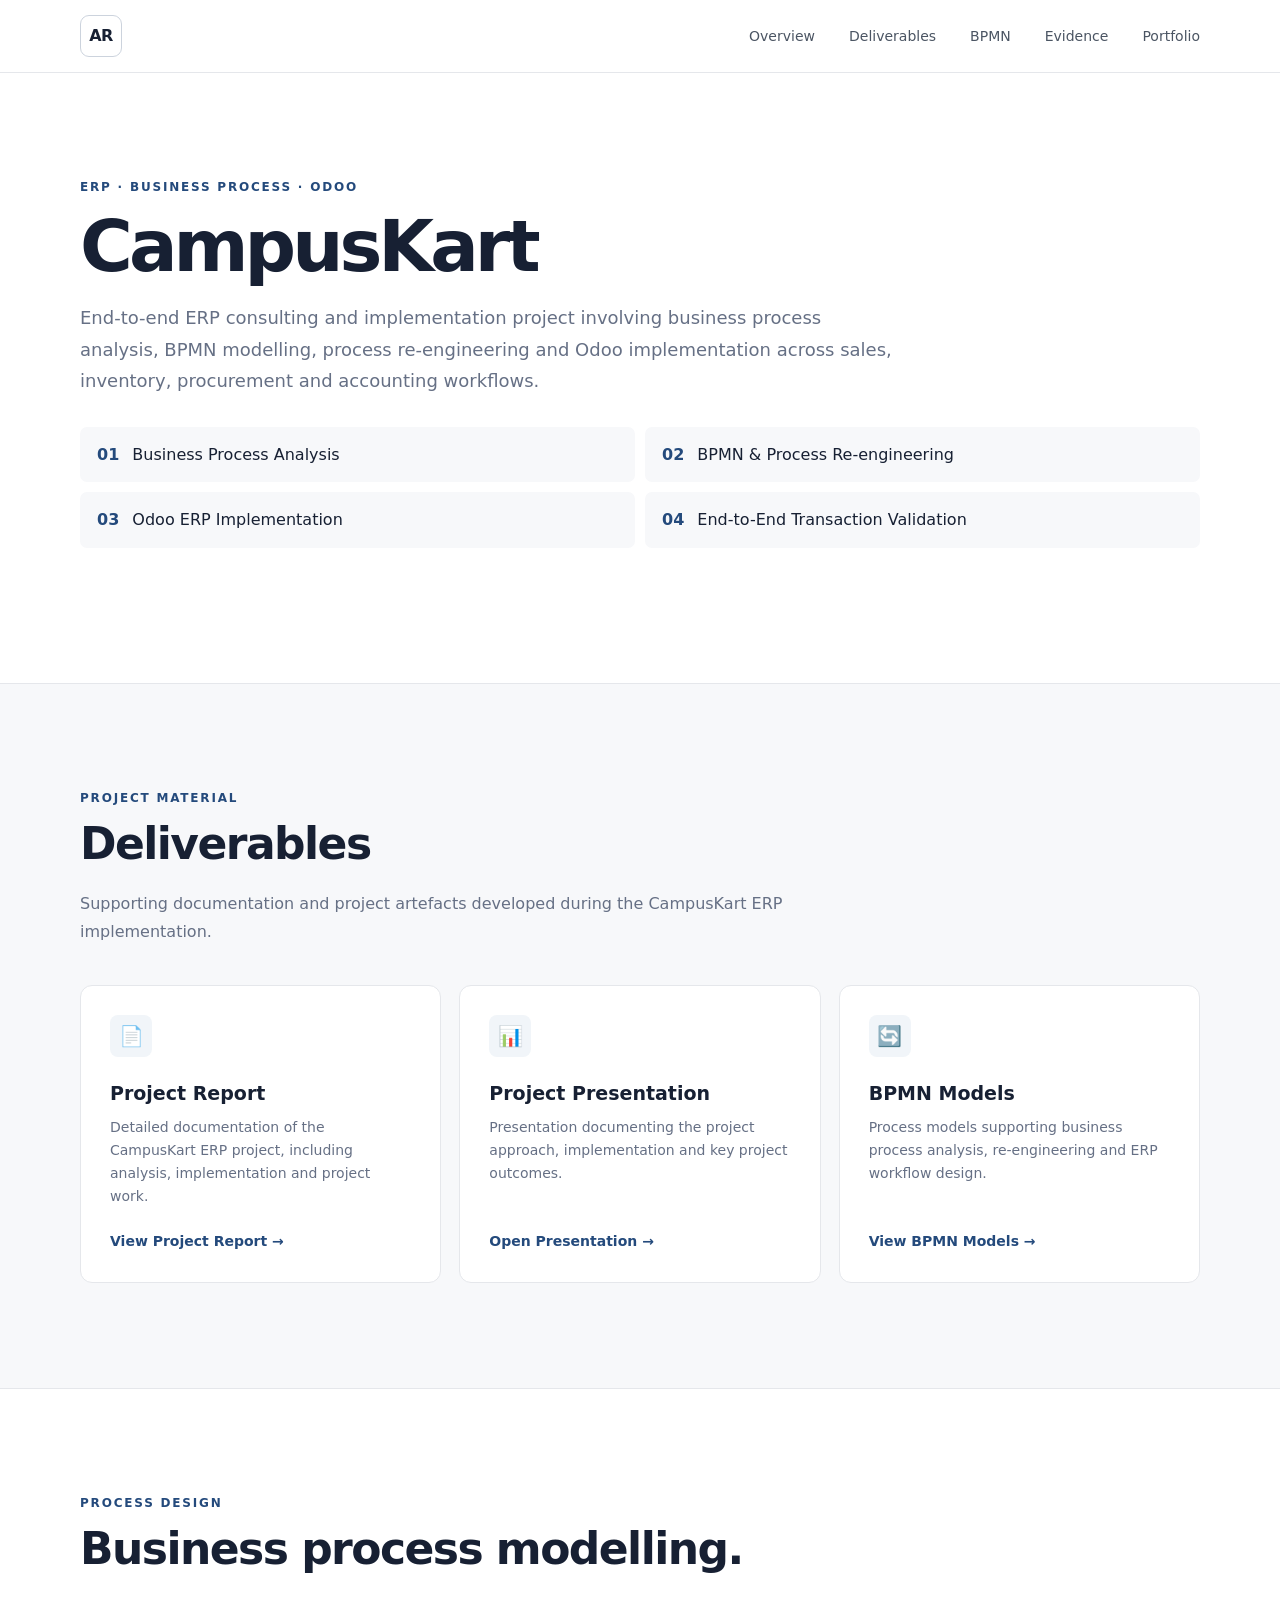
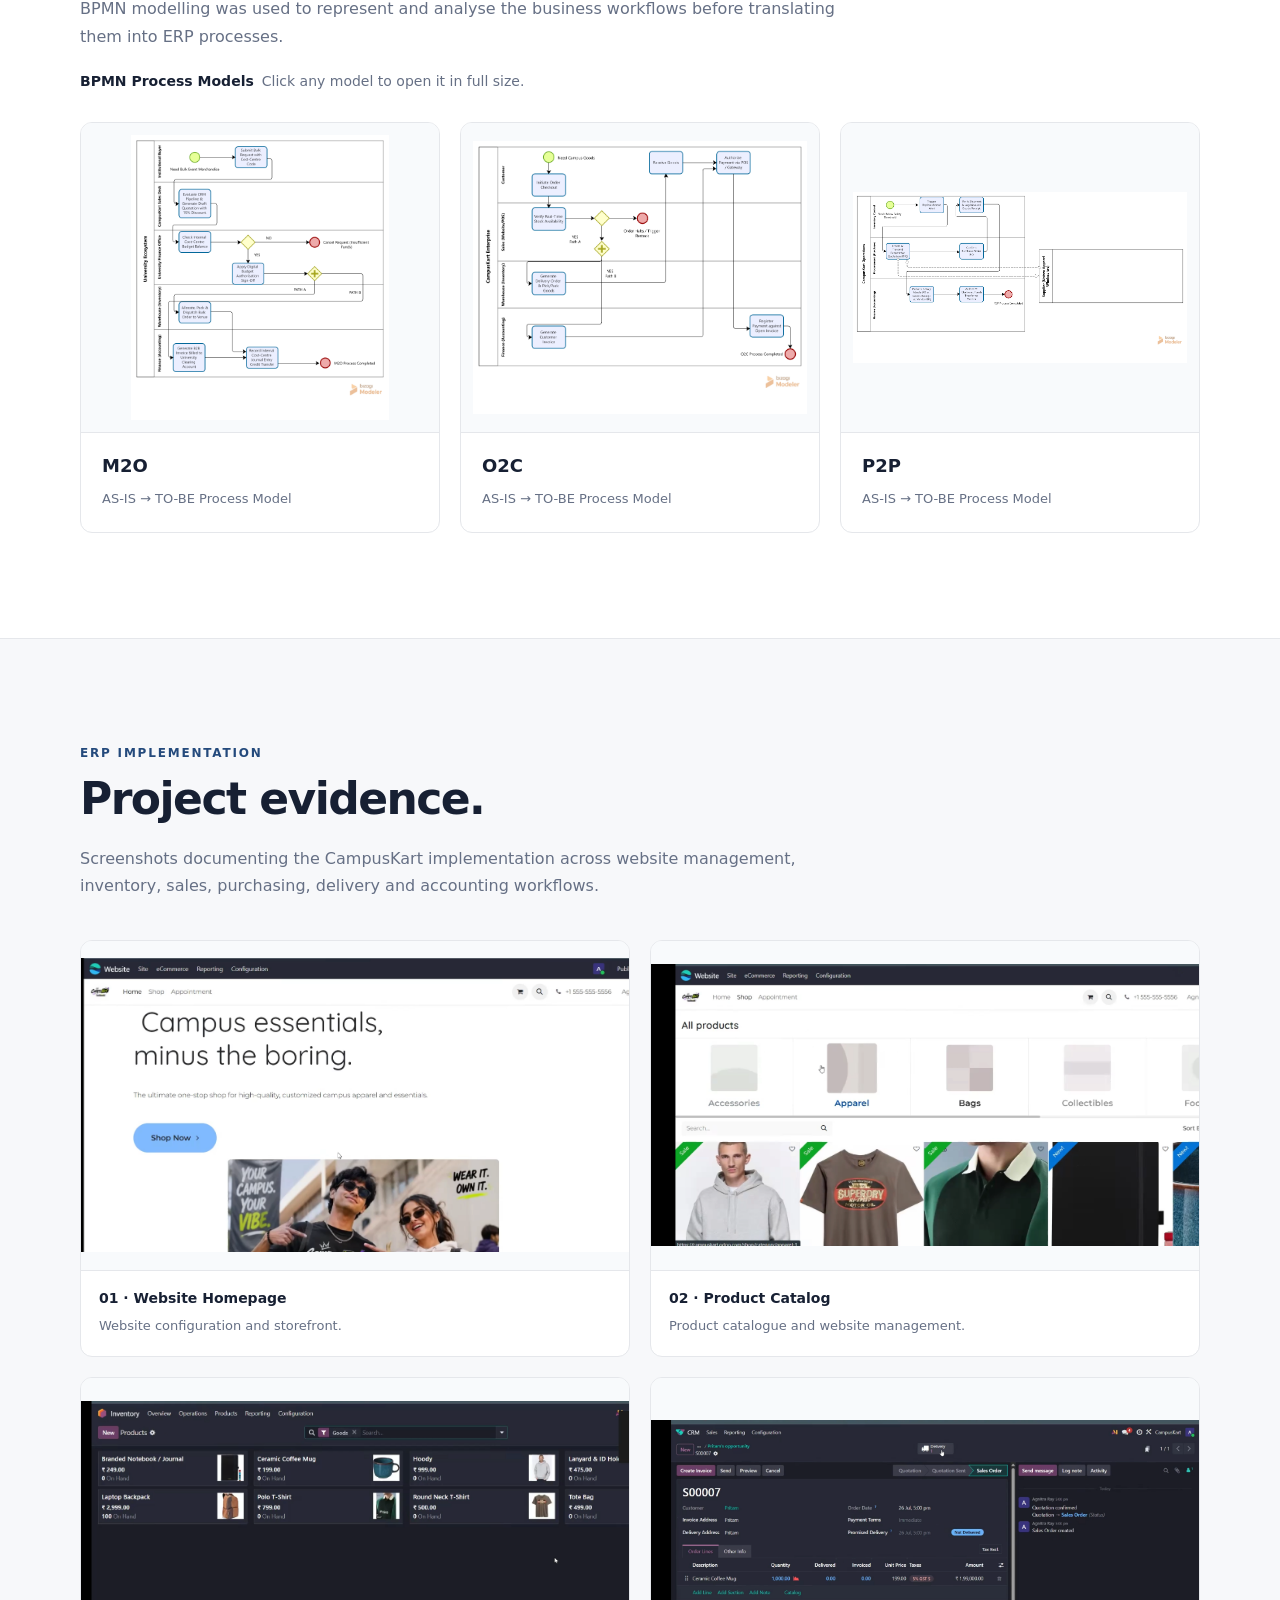
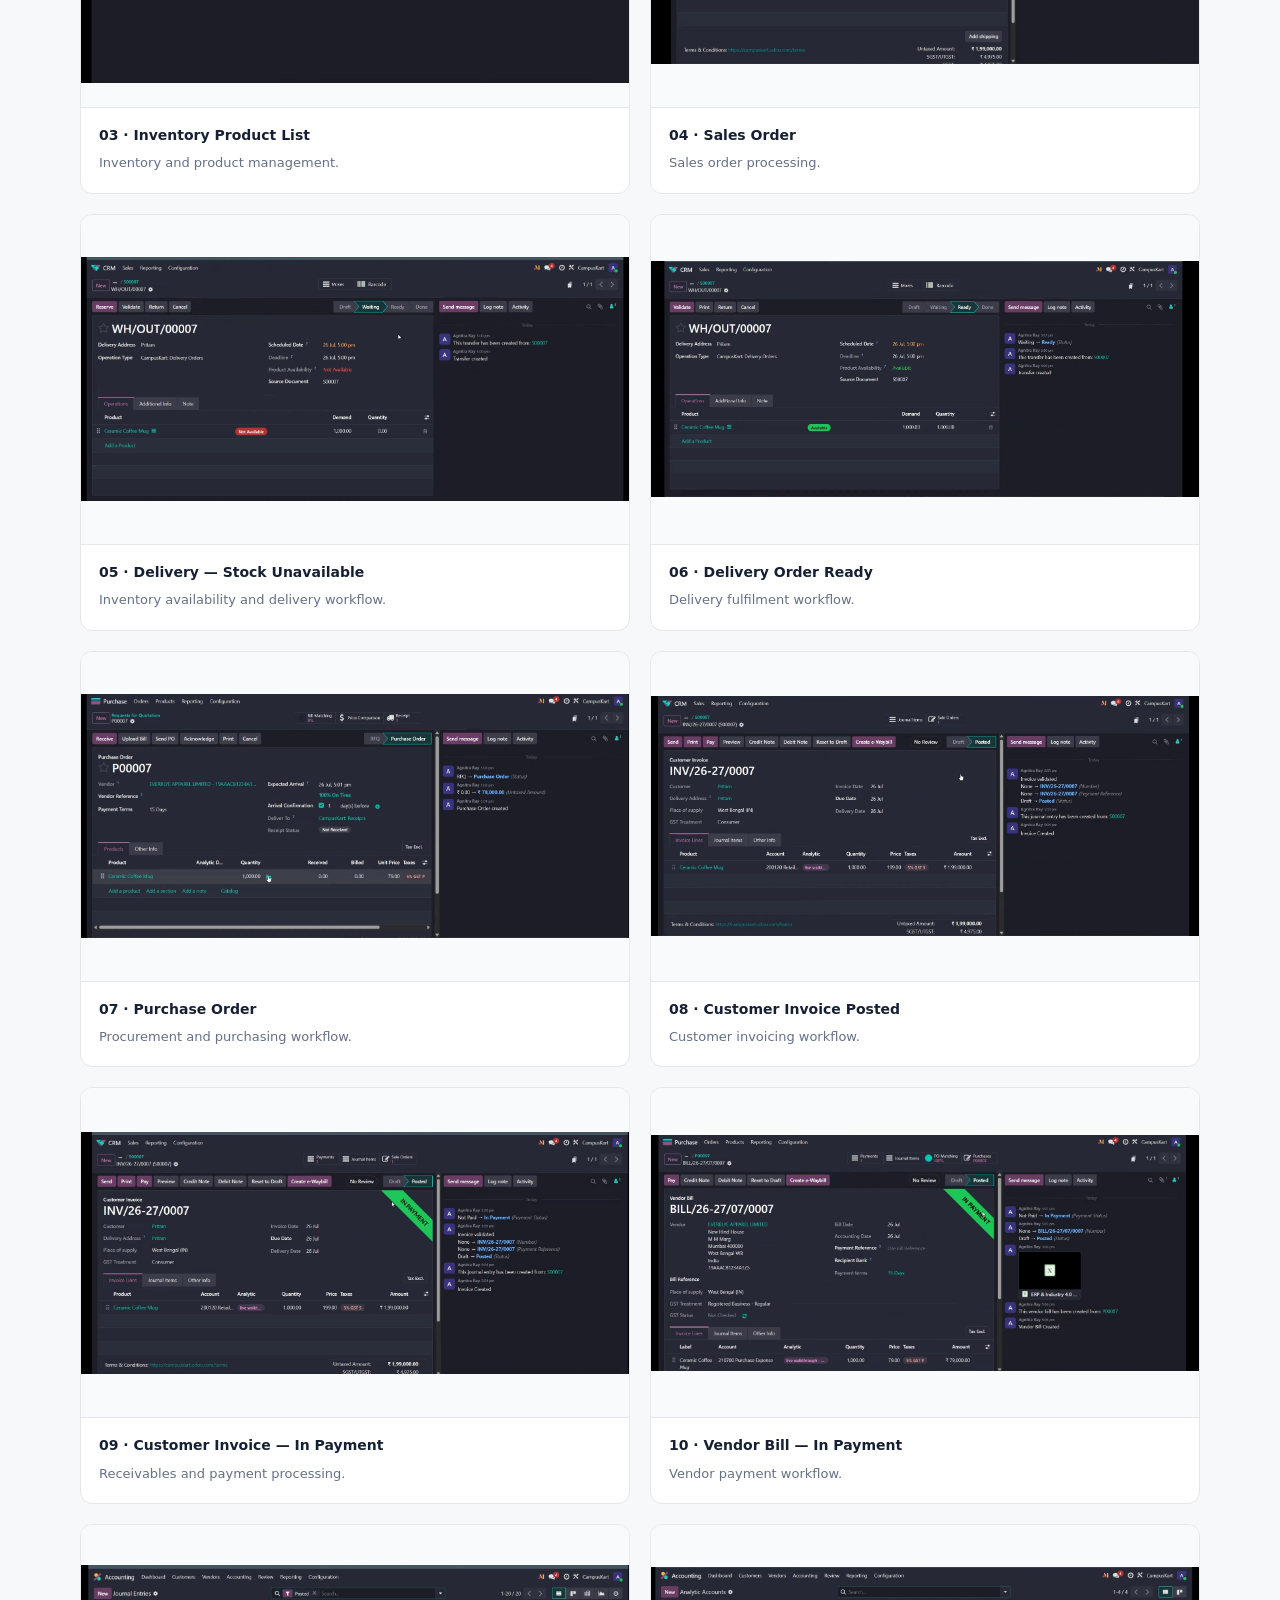
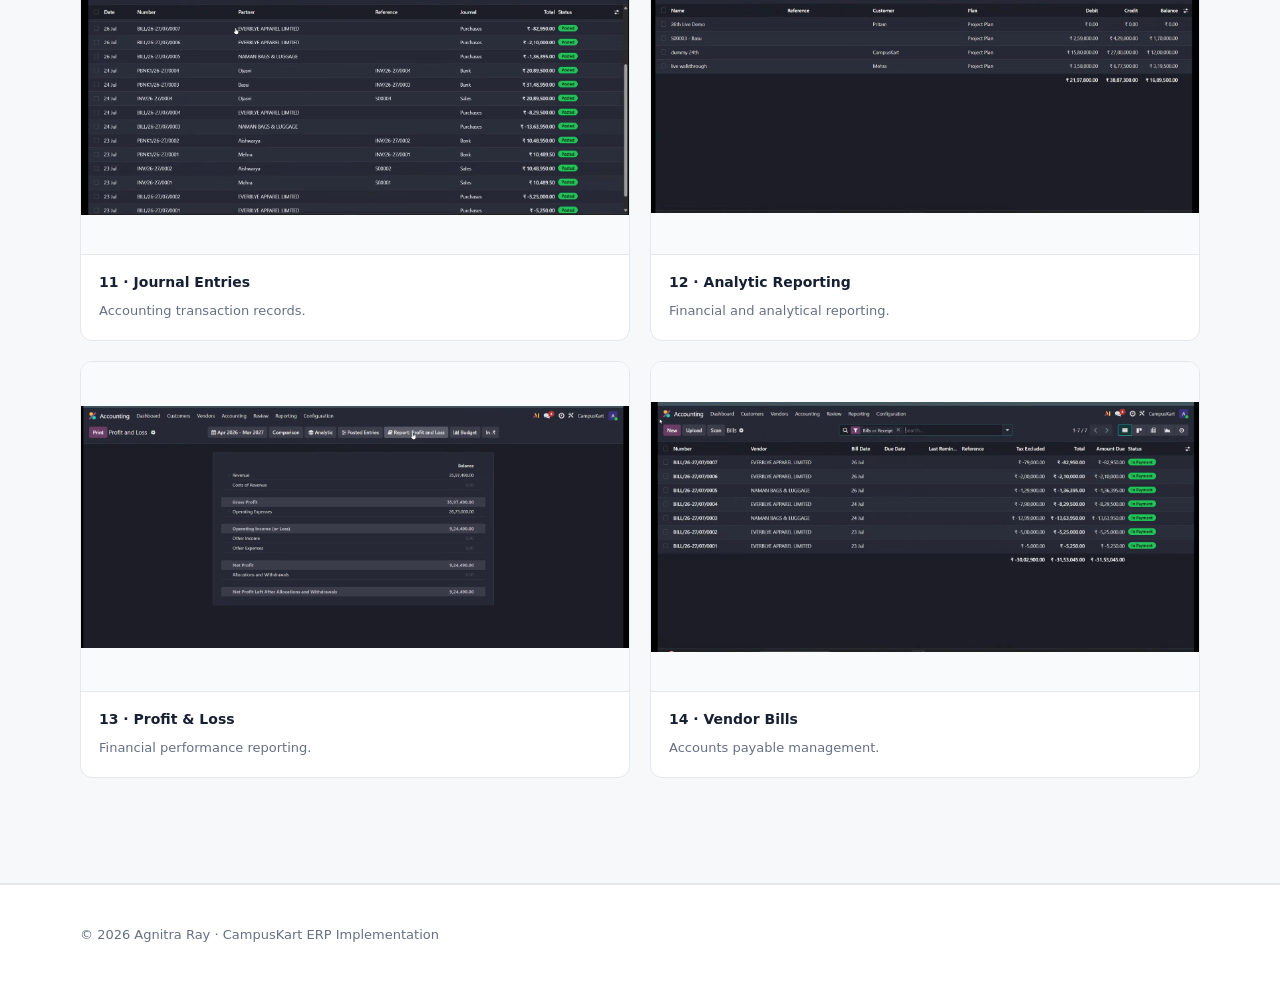
==== commit 356826c8: "Update campuskart-evidence.html" ====
--- a/campuskart-evidence.html
+++ b/campuskart-evidence.html
@@ -1,38 +1,62 @@
 <!DOCTYPE html>
 <html lang="en">
+
 <head>
+
   <meta charset="UTF-8">
 
-  <meta name="viewport"
-        content="width=device-width, initial-scale=1.0">
+  <meta
+    name="viewport"
+    content="width=device-width, initial-scale=1.0">
 
   <title>CampusKart | Project Evidence</title>
 
-  <meta name="description"
-        content="CampusKart ERP implementation project evidence, BPMN process models and supporting documentation by Agnitra Ray.">
+  <meta
+    name="description"
+    content="CampusKart ERP implementation project evidence, BPMN process models and supporting documentation by Agnitra Ray.">
 
   <link rel="stylesheet" href="style.css">
+
 </head>
 
 
 <body>
 
-<!-- =========================
+
+<!-- =========================================================
      HEADER
-========================= -->
+========================================================= -->
 
 <header class="site-header">
 
   <div class="container nav">
 
-    <a class="brand" href="index.html">AR</a>
+    <a class="brand" href="index.html">
+      AR
+    </a>
 
     <nav>
-      <a href="#overview">Overview</a>
-      <a href="#deliverables">Deliverables</a>
-      <a href="#bpmn">BPMN</a>
-      <a href="#evidence">Evidence</a>
-      <a href="index.html">Portfolio</a>
+
+      <a href="#overview">
+        Overview
+      </a>
+
+      <a href="#deliverables">
+        Deliverables
+      </a>
+
+      <a href="#bpmn">
+        BPMN
+      </a>
+
+      <a href="#evidence">
+        Evidence
+      </a>
+
+      <a href="index.html">
+        Portfolio
+      </a>
+
     </nav>
 
   </div>
@@ -40,12 +64,13 @@
 </header>
 
 
+
 <main>
 
 
-<!-- =========================
+<!-- =========================================================
      OVERVIEW
-========================= -->
+========================================================= -->
 
 <section id="overview" class="section">
 
@@ -55,13 +80,17 @@
       ERP · BUSINESS PROCESS · ODOO
     </p>
 
-    <h1>CampusKart</h1>
+    <h1>
+      CampusKart
+    </h1>
 
     <p class="project-intro">
+
       End-to-end ERP consulting and implementation project
       involving business process analysis, BPMN modelling,
       process re-engineering and Odoo implementation across
       sales, inventory, procurement and accounting workflows.
+
     </p>
 
 
@@ -69,22 +98,30 @@
 
       <div>
         <strong>01</strong>
-        <span>Business Process Analysis</span>
+        <span>
+          Business Process Analysis
+        </span>
       </div>
 
       <div>
         <strong>02</strong>
-        <span>BPMN & Process Re-engineering</span>
+        <span>
+          BPMN & Process Re-engineering
+        </span>
       </div>
 
       <div>
         <strong>03</strong>
-        <span>Odoo ERP Implementation</span>
+        <span>
+          Odoo ERP Implementation
+        </span>
       </div>
 
       <div>
         <strong>04</strong>
-        <span>End-to-End Transaction Validation</span>
+        <span>
+          End-to-End Transaction Validation
+        </span>
       </div>
 
     </div>
@@ -95,9 +132,9 @@
 
 
 
-<!-- =========================
+<!-- =========================================================
      DELIVERABLES
-========================= -->
+========================================================= -->
 
 <section id="deliverables" class="section alt">
 
@@ -107,11 +144,15 @@
       PROJECT MATERIAL
     </p>
 
-    <h2>Deliverables</h2>
+    <h2>
+      Deliverables
+    </h2>
 
     <p class="section-description">
-      Supporting documentation and project artefacts developed
-      during the CampusKart ERP implementation.
+
+      Supporting documentation and project artefacts
+      developed during the CampusKart ERP implementation.
+
     </p>
 
 
@@ -126,18 +167,25 @@
           📄
         </div>
 
-        <h3>Project Report</h3>
+        <h3>
+          Project Report
+        </h3>
 
         <p>
-          Detailed documentation of the CampusKart ERP project,
-          including analysis, implementation and project work.
+
+          Detailed documentation of the CampusKart ERP
+          project, including analysis, implementation
+          and project work.
+
         </p>
 
         <a
           href="assets/campuskart/CampusKart_Project_Report.pdf"
           target="_blank"
           class="text-link">
+
           View Project Report →
+
         </a>
 
       </div>
@@ -152,18 +200,24 @@
           📊
         </div>
 
-        <h3>Project Presentation</h3>
+        <h3>
+          Project Presentation
+        </h3>
 
         <p>
+
           Presentation documenting the project approach,
           implementation and key project outcomes.
+
         </p>
 
         <a
           href="assets/campuskart/CampusKart_Project_Presentation.pptx"
           target="_blank"
           class="text-link">
+
           Open Presentation →
+
         </a>
 
       </div>
@@ -178,17 +232,23 @@
           🔄
         </div>
 
-        <h3>BPMN Models</h3>
+        <h3>
+          BPMN Models
+        </h3>
 
         <p>
-          Process models supporting business process analysis,
-          re-engineering and ERP workflow design.
+
+          Process models supporting business process
+          analysis, re-engineering and ERP workflow design.
+
         </p>
 
         <a
           href="#bpmn"
           class="text-link">
+
           View BPMN Models →
+
         </a>
 
       </div>
@@ -202,9 +262,9 @@
 
 
 
-<!-- =========================
+<!-- =========================================================
      BPMN MODELS
-========================= -->
+========================================================= -->
 
 <section id="bpmn" class="section">
 
@@ -214,18 +274,24 @@
       PROCESS DESIGN
     </p>
 
-    <h2>Business process modelling.</h2>
+    <h2>
+      Business process modelling.
+    </h2>
 
     <p class="section-description">
-      BPMN modelling was used to represent and analyse the
-      business workflows before translating them into ERP
-      processes.
+
+      BPMN modelling was used to represent and analyse
+      the business workflows before translating them
+      into ERP processes.
+
     </p>
 
 
     <div class="bpmn-notice">
 
-      <strong>BPMN Process Models</strong>
+      <strong>
+        BPMN Process Models
+      </strong>
 
       <span>
         Click any model to open it in full size.
@@ -234,29 +300,32 @@
     </div>
 
 
+
     <div class="bpmn-grid">
 
 
-      <!-- =========================
+      <!-- =================================================
            M2O
-      ========================= -->
+      ================================================== -->
 
       <a
-        href="assets/campuskart/M2O_AS_IS_TO_BE.png"
+        href="assets/campuskart/M2O_AS_%20IS_TO_BE.png"
         target="_blank"
         class="bpmn-card">
 
         <div class="bpmn-image">
 
           <img
-            src="assets/campuskart/M2O_AS_IS_TO_BE.png"
+            src="assets/campuskart/M2O_AS_%20IS_TO_BE.png"
             alt="M2O AS-IS TO-BE BPMN model">
 
         </div>
 
         <div class="bpmn-caption">
 
-          <strong>M2O</strong>
+          <strong>
+            M2O
+          </strong>
 
           <span>
             AS-IS → TO-BE Process Model
@@ -268,26 +337,28 @@
 
 
 
-      <!-- =========================
+      <!-- =================================================
            O2C
-      ========================= -->
+      ================================================== -->
 
       <a
-        href="assets/campuskart/O2C_AS_IS_TO_BE.png"
+        href="assets/campuskart/O2C_AS_%20IS_TO_BE.png"
         target="_blank"
         class="bpmn-card">
 
         <div class="bpmn-image">
 
           <img
-            src="assets/campuskart/O2C_AS_IS_TO_BE.png"
+            src="assets/campuskart/O2C_AS_%20IS_TO_BE.png"
             alt="O2C AS-IS TO-BE BPMN model">
 
         </div>
 
         <div class="bpmn-caption">
 
-          <strong>O2C</strong>
+          <strong>
+            O2C
+          </strong>
 
           <span>
             AS-IS → TO-BE Process Model
@@ -299,26 +370,28 @@
 
 
 
-      <!-- =========================
+      <!-- =================================================
            P2P
-      ========================= -->
+      ================================================== -->
 
       <a
-        href="assets/campuskart/P2P_AS_IS_TO_BE.png"
+        href="assets/campuskart/P2P_AS_%20IS_TO_BE.png"
         target="_blank"
         class="bpmn-card">
 
         <div class="bpmn-image">
 
           <img
-            src="assets/campuskart/P2P_AS_IS_TO_BE.png"
+            src="assets/campuskart/P2P_AS_%20IS_TO_BE.png"
             alt="P2P AS-IS TO-BE BPMN model">
 
         </div>
 
         <div class="bpmn-caption">
 
-          <strong>P2P</strong>
+          <strong>
+            P2P
+          </strong>
 
           <span>
             AS-IS → TO-BE Process Model
@@ -337,9 +410,9 @@
 
 
 
-<!-- =========================
+<!-- =========================================================
      PROJECT EVIDENCE
-========================= -->
+========================================================= -->
 
 <section id="evidence" class="section alt">
 
@@ -349,12 +422,16 @@
       ERP IMPLEMENTATION
     </p>
 
-    <h2>Project evidence.</h2>
+    <h2>
+      Project evidence.
+    </h2>
 
     <p class="section-description">
+
       Screenshots documenting the CampusKart implementation
       across website management, inventory, sales, purchasing,
       delivery and accounting workflows.
+
     </p>
 
 
@@ -370,8 +447,15 @@
           alt="CampusKart website homepage">
 
         <div>
-          <strong>01 · Website Homepage</strong>
-          <span>Website configuration and storefront.</span>
+
+          <strong>
+            01 · Website Homepage
+          </strong>
+
+          <span>
+            Website configuration and storefront.
+          </span>
+
         </div>
 
       </div>
@@ -387,8 +471,15 @@
           alt="CampusKart website product catalog">
 
         <div>
-          <strong>02 · Product Catalog</strong>
-          <span>Product catalogue and website management.</span>
+
+          <strong>
+            02 · Product Catalog
+          </strong>
+
+          <span>
+            Product catalogue and website management.
+          </span>
+
         </div>
 
       </div>
@@ -404,8 +495,15 @@
           alt="CampusKart inventory product list">
 
         <div>
-          <strong>03 · Inventory Product List</strong>
-          <span>Inventory and product management.</span>
+
+          <strong>
+            03 · Inventory Product List
+          </strong>
+
+          <span>
+            Inventory and product management.
+          </span>
+
         </div>
 
       </div>
@@ -421,8 +519,15 @@
           alt="CampusKart sales order">
 
         <div>
-          <strong>04 · Sales Order</strong>
-          <span>Sales order processing.</span>
+
+          <strong>
+            04 · Sales Order
+          </strong>
+
+          <span>
+            Sales order processing.
+          </span>
+
         </div>
 
       </div>
@@ -438,8 +543,15 @@
           alt="CampusKart delivery order stock unavailable">
 
         <div>
-          <strong>05 · Delivery — Stock Unavailable</strong>
-          <span>Inventory availability and delivery workflow.</span>
+
+          <strong>
+            05 · Delivery — Stock Unavailable
+          </strong>
+
+          <span>
+            Inventory availability and delivery workflow.
+          </span>
+
         </div>
 
       </div>
@@ -455,8 +567,15 @@
           alt="CampusKart delivery order ready">
 
         <div>
-          <strong>06 · Delivery Order Ready</strong>
-          <span>Delivery fulfilment workflow.</span>
+
+          <strong>
+            06 · Delivery Order Ready
+          </strong>
+
+          <span>
+            Delivery fulfilment workflow.
+          </span>
+
         </div>
 
       </div>
@@ -472,8 +591,15 @@
           alt="CampusKart purchase order">
 
         <div>
-          <strong>07 · Purchase Order</strong>
-          <span>Procurement and purchasing workflow.</span>
+
+          <strong>
+            07 · Purchase Order
+          </strong>
+
+          <span>
+            Procurement and purchasing workflow.
+          </span>
+
         </div>
 
       </div>
@@ -489,8 +615,15 @@
           alt="CampusKart customer invoice posted">
 
         <div>
-          <strong>08 · Customer Invoice Posted</strong>
-          <span>Customer invoicing workflow.</span>
+
+          <strong>
+            08 · Customer Invoice Posted
+          </strong>
+
+          <span>
+            Customer invoicing workflow.
+          </span>
+
         </div>
 
       </div>
@@ -506,8 +639,15 @@
           alt="CampusKart customer invoice in payment">
 
         <div>
-          <strong>09 · Customer Invoice — In Payment</strong>
-          <span>Receivables and payment processing.</span>
+
+          <strong>
+            09 · Customer Invoice — In Payment
+          </strong>
+
+          <span>
+            Receivables and payment processing.
+          </span>
+
         </div>
 
       </div>
@@ -523,8 +663,15 @@
           alt="CampusKart vendor bill in payment">
 
         <div>
-          <strong>10 · Vendor Bill — In Payment</strong>
-          <span>Vendor payment workflow.</span>
+
+          <strong>
+            10 · Vendor Bill — In Payment
+          </strong>
+
+          <span>
+            Vendor payment workflow.
+          </span>
+
         </div>
 
       </div>
@@ -540,8 +687,15 @@
           alt="CampusKart journal entries">
 
         <div>
-          <strong>11 · Journal Entries</strong>
-          <span>Accounting transaction records.</span>
+
+          <strong>
+            11 · Journal Entries
+          </strong>
+
+          <span>
+            Accounting transaction records.
+          </span>
+
         </div>
 
       </div>
@@ -557,8 +711,15 @@
           alt="CampusKart analytic reporting">
 
         <div>
-          <strong>12 · Analytic Reporting</strong>
-          <span>Financial and analytical reporting.</span>
+
+          <strong>
+            12 · Analytic Reporting
+          </strong>
+
+          <span>
+            Financial and analytical reporting.
+          </span>
+
         </div>
 
       </div>
@@ -574,8 +735,15 @@
           alt="CampusKart profit and loss report">
 
         <div>
-          <strong>13 · Profit & Loss</strong>
-          <span>Financial performance reporting.</span>
+
+          <strong>
+            13 · Profit & Loss
+          </strong>
+
+          <span>
+            Financial performance reporting.
+          </span>
+
         </div>
 
       </div>
@@ -591,8 +759,15 @@
           alt="CampusKart vendor bills list">
 
         <div>
-          <strong>14 · Vendor Bills</strong>
-          <span>Accounts payable management.</span>
+
+          <strong>
+            14 · Vendor Bills
+          </strong>
+
+          <span>
+            Accounts payable management.
+          </span>
+
         </div>
 
       </div>
@@ -609,9 +784,9 @@
 
 
 
-<!-- =========================
+<!-- =========================================================
      FOOTER
-========================= -->
+========================================================= -->
 
 <footer class="site-footer">
 
@@ -627,4 +802,5 @@
 
 
 </body>
+
 </html>
--- a/style.css
+++ b/style.css
@@ -31,15 +31,20 @@
   text-decoration: none;
 }
 
+img {
+  max-width: 100%;
+  display: block;
+}
+
 .container {
   width: min(var(--max), calc(100% - 56px));
   margin: 0 auto;
 }
 
 
-/* =========================
+/* =========================================================
    HEADER
-========================= */
+========================================================= */
 
 .site-header {
   position: sticky;
@@ -84,9 +89,9 @@
 }
 
 
-/* =========================
+/* =========================================================
    HERO
-========================= */
+========================================================= */
 
 .hero {
   padding: 135px 0 125px;
@@ -167,9 +172,9 @@
 }
 
 
-/* =========================
+/* =========================================================
    SECTIONS
-========================= */
+========================================================= */
 
 .section {
   padding: 105px 0;
@@ -190,10 +195,24 @@
   letter-spacing: -0.035em;
 }
 
-
-/* =========================
+.section-description {
+  max-width: 760px;
+  margin: -20px 0 40px;
+  color: var(--muted);
+  font-size: 16px;
+  line-height: 1.7;
+}
+
+.alt {
+  background: var(--soft);
+  border-top: 1px solid var(--line);
+  border-bottom: 1px solid var(--line);
+}
+
+
+/* =========================================================
    PROJECT CARDS
-========================= */
+========================================================= */
 
 .project-card {
   position: relative;
@@ -238,9 +257,9 @@
 }
 
 
-/* =========================
+/* =========================================================
    CAMPUSKART HIGHLIGHTS
-========================= */
+========================================================= */
 
 .project-highlights {
   display: grid;
@@ -262,9 +281,9 @@
 }
 
 
-/* =========================
+/* =========================================================
    EVIDENCE FOLDER
-========================= */
+========================================================= */
 
 .project-evidence-link {
   margin-top: 26px;
@@ -325,9 +344,9 @@
 }
 
 
-/* =========================
+/* =========================================================
    TAGS
-========================= */
+========================================================= */
 
 .tags {
   display: flex;
@@ -357,9 +376,9 @@
 }
 
 
-/* =========================
+/* =========================================================
    SKILLS
-========================= */
+========================================================= */
 
 .skills-section {
   background: var(--soft);
@@ -393,9 +412,9 @@
 }
 
 
-/* =========================
+/* =========================================================
    ABOUT
-========================= */
+========================================================= */
 
 .about-section {
   padding-bottom: 115px;
@@ -410,11 +429,220 @@
 }
 
 
-/* =========================
-   FOOTER
-========================= */
-
-footer {
+/* =========================================================
+   CAMPUSKART EVIDENCE PAGE
+========================================================= */
+
+
+/* ---------- Overview ---------- */
+
+.project-intro {
+  max-width: 820px;
+  margin: 0;
+  color: var(--muted);
+  font-size: 18px;
+  line-height: 1.75;
+}
+
+#overview h1 {
+  margin: 0 0 18px;
+  font-size: clamp(48px, 6vw, 72px);
+  line-height: 1.04;
+  letter-spacing: -0.055em;
+}
+
+
+/* ---------- Deliverables ---------- */
+
+.deliverables-grid {
+  display: grid;
+  grid-template-columns: repeat(3, 1fr);
+  gap: 18px;
+}
+
+.deliverable-card {
+  min-height: 225px;
+  padding: 29px;
+  display: flex;
+  flex-direction: column;
+  align-items: flex-start;
+  border: 1px solid var(--line);
+  border-radius: 12px;
+  background: #fff;
+  transition:
+    transform 0.2s ease,
+    box-shadow 0.2s ease,
+    border-color 0.2s ease;
+}
+
+.deliverable-card:hover {
+  transform: translateY(-3px);
+  border-color: #d3dae3;
+  box-shadow: 0 15px 35px rgba(23, 32, 51, 0.07);
+}
+
+.deliverable-icon {
+  width: 42px;
+  height: 42px;
+  display: grid;
+  place-items: center;
+  margin-bottom: 21px;
+  border-radius: 8px;
+  background: #f1f5f9;
+  font-size: 20px;
+}
+
+.deliverable-card h3 {
+  margin: 0 0 8px;
+  font-size: 19px;
+}
+
+.deliverable-card p {
+  margin: 0 0 22px;
+  color: var(--muted);
+  font-size: 14px;
+  line-height: 1.65;
+}
+
+.deliverable-card .text-link {
+  margin-top: auto;
+}
+
+
+/* ---------- BPMN ---------- */
+
+.bpmn-notice {
+  display: flex;
+  align-items: center;
+  gap: 8px;
+  margin: -20px 0 30px;
+  color: var(--muted);
+  font-size: 14px;
+}
+
+.bpmn-notice strong {
+  color: var(--ink);
+}
+
+.bpmn-grid {
+  display: grid;
+  grid-template-columns: repeat(3, 1fr);
+  gap: 20px;
+}
+
+.bpmn-card {
+  display: block;
+  overflow: hidden;
+  border: 1px solid var(--line);
+  border-radius: 12px;
+  background: #fff;
+  transition:
+    transform 0.2s ease,
+    box-shadow 0.2s ease,
+    border-color 0.2s ease;
+}
+
+.bpmn-card:hover {
+  transform: translateY(-4px);
+  border-color: #c8d3df;
+  box-shadow: 0 18px 42px rgba(23, 32, 51, 0.09);
+}
+
+.bpmn-image {
+  width: 100%;
+  height: 310px;
+  display: flex;
+  align-items: center;
+  justify-content: center;
+  padding: 12px;
+  background: #f8fafc;
+  border-bottom: 1px solid var(--line);
+  overflow: hidden;
+}
+
+.bpmn-image img {
+  width: 100%;
+  height: 100%;
+  object-fit: contain;
+}
+
+.bpmn-caption {
+  padding: 19px 21px 21px;
+}
+
+.bpmn-caption strong {
+  display: block;
+  margin-bottom: 4px;
+  font-size: 18px;
+}
+
+.bpmn-caption span {
+  color: var(--muted);
+  font-size: 13px;
+}
+
+
+/* ---------- Evidence screenshots ---------- */
+
+.evidence-grid {
+  display: grid;
+  grid-template-columns: repeat(2, 1fr);
+  gap: 20px;
+}
+
+.evidence-card {
+  overflow: hidden;
+  border: 1px solid var(--line);
+  border-radius: 12px;
+  background: #fff;
+  transition:
+    transform 0.2s ease,
+    box-shadow 0.2s ease,
+    border-color 0.2s ease;
+}
+
+.evidence-card:hover {
+  transform: translateY(-3px);
+  border-color: #d3dae3;
+  box-shadow: 0 15px 35px rgba(23, 32, 51, 0.08);
+}
+
+.evidence-card a {
+  display: block;
+}
+
+.evidence-card img {
+  width: 100%;
+  height: 330px;
+  object-fit: contain;
+  background: #f8fafc;
+  border-bottom: 1px solid var(--line);
+  transition: transform 0.25s ease;
+}
+
+.evidence-card:hover img {
+  transform: scale(1.01);
+}
+
+.evidence-card > div {
+  padding: 16px 18px 18px;
+}
+
+.evidence-card strong {
+  display: block;
+  margin-bottom: 3px;
+  font-size: 14px;
+}
+
+.evidence-card span {
+  color: var(--muted);
+  font-size: 13px;
+}
+
+
+/* ---------- Footer ---------- */
+
+.site-footer {
   border-top: 1px solid var(--line);
   padding: 27px 0;
   color: var(--muted);
@@ -422,9 +650,22 @@
 }
 
 
-/* =========================
+/* =========================================================
    MOBILE
-========================= */
+========================================================= */
+
+@media (max-width: 900px) {
+
+  .deliverables-grid,
+  .bpmn-grid {
+    grid-template-columns: 1fr;
+  }
+
+  .bpmn-image {
+    height: 360px;
+  }
+}
+
 
 @media (max-width: 760px) {
 
@@ -475,11 +716,34 @@
   }
 
   .project-highlights,
-  .skills-grid {
+  .skills-grid,
+  .evidence-grid {
     grid-template-columns: 1fr;
   }
 
   .evidence-folder {
     max-width: 100%;
   }
-}
+
+  #overview h1 {
+    font-size: 46px;
+  }
+
+  .project-intro {
+    font-size: 16px;
+  }
+
+  .bpmn-section {
+    padding: 75px 0;
+  }
+
+  .bpmn-image {
+    height: auto;
+    min-height: 280px;
+  }
+
+  .evidence-card img {
+    height: auto;
+    min-height: 220px;
+  }
+}
